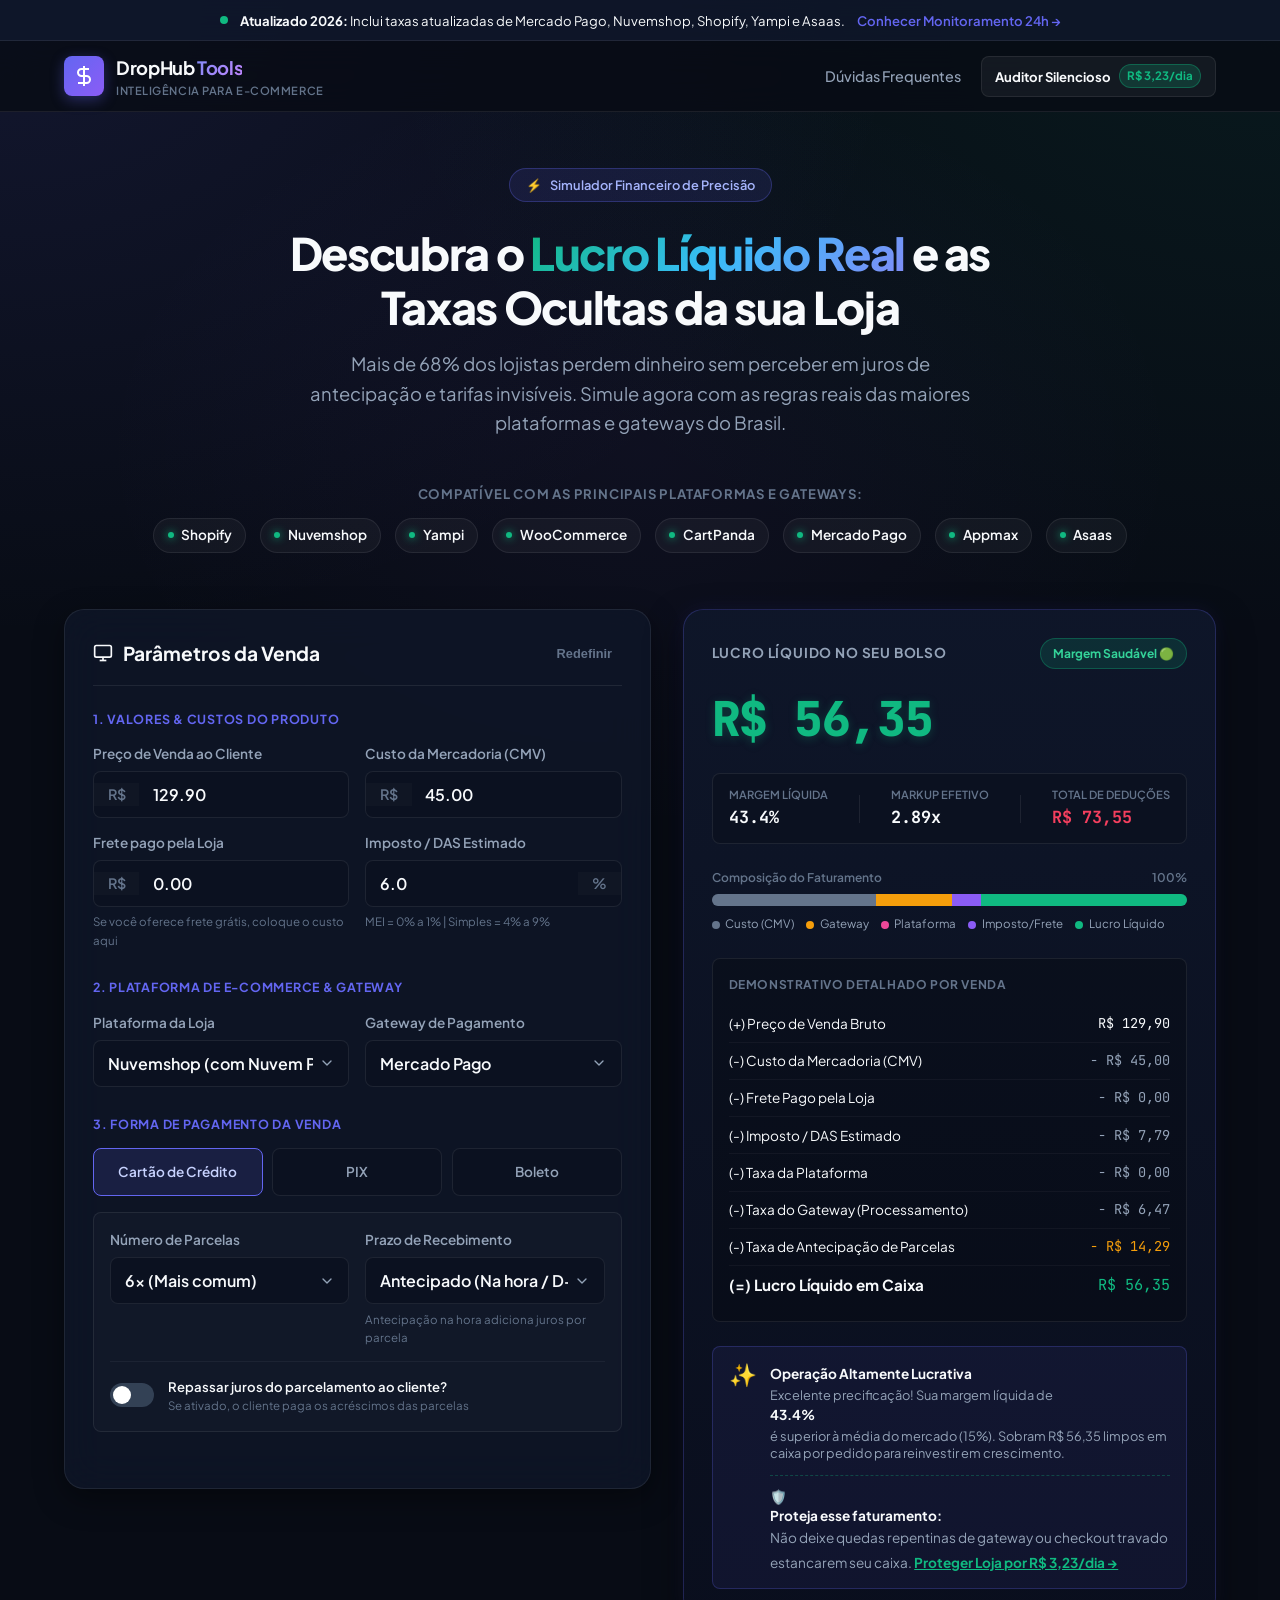
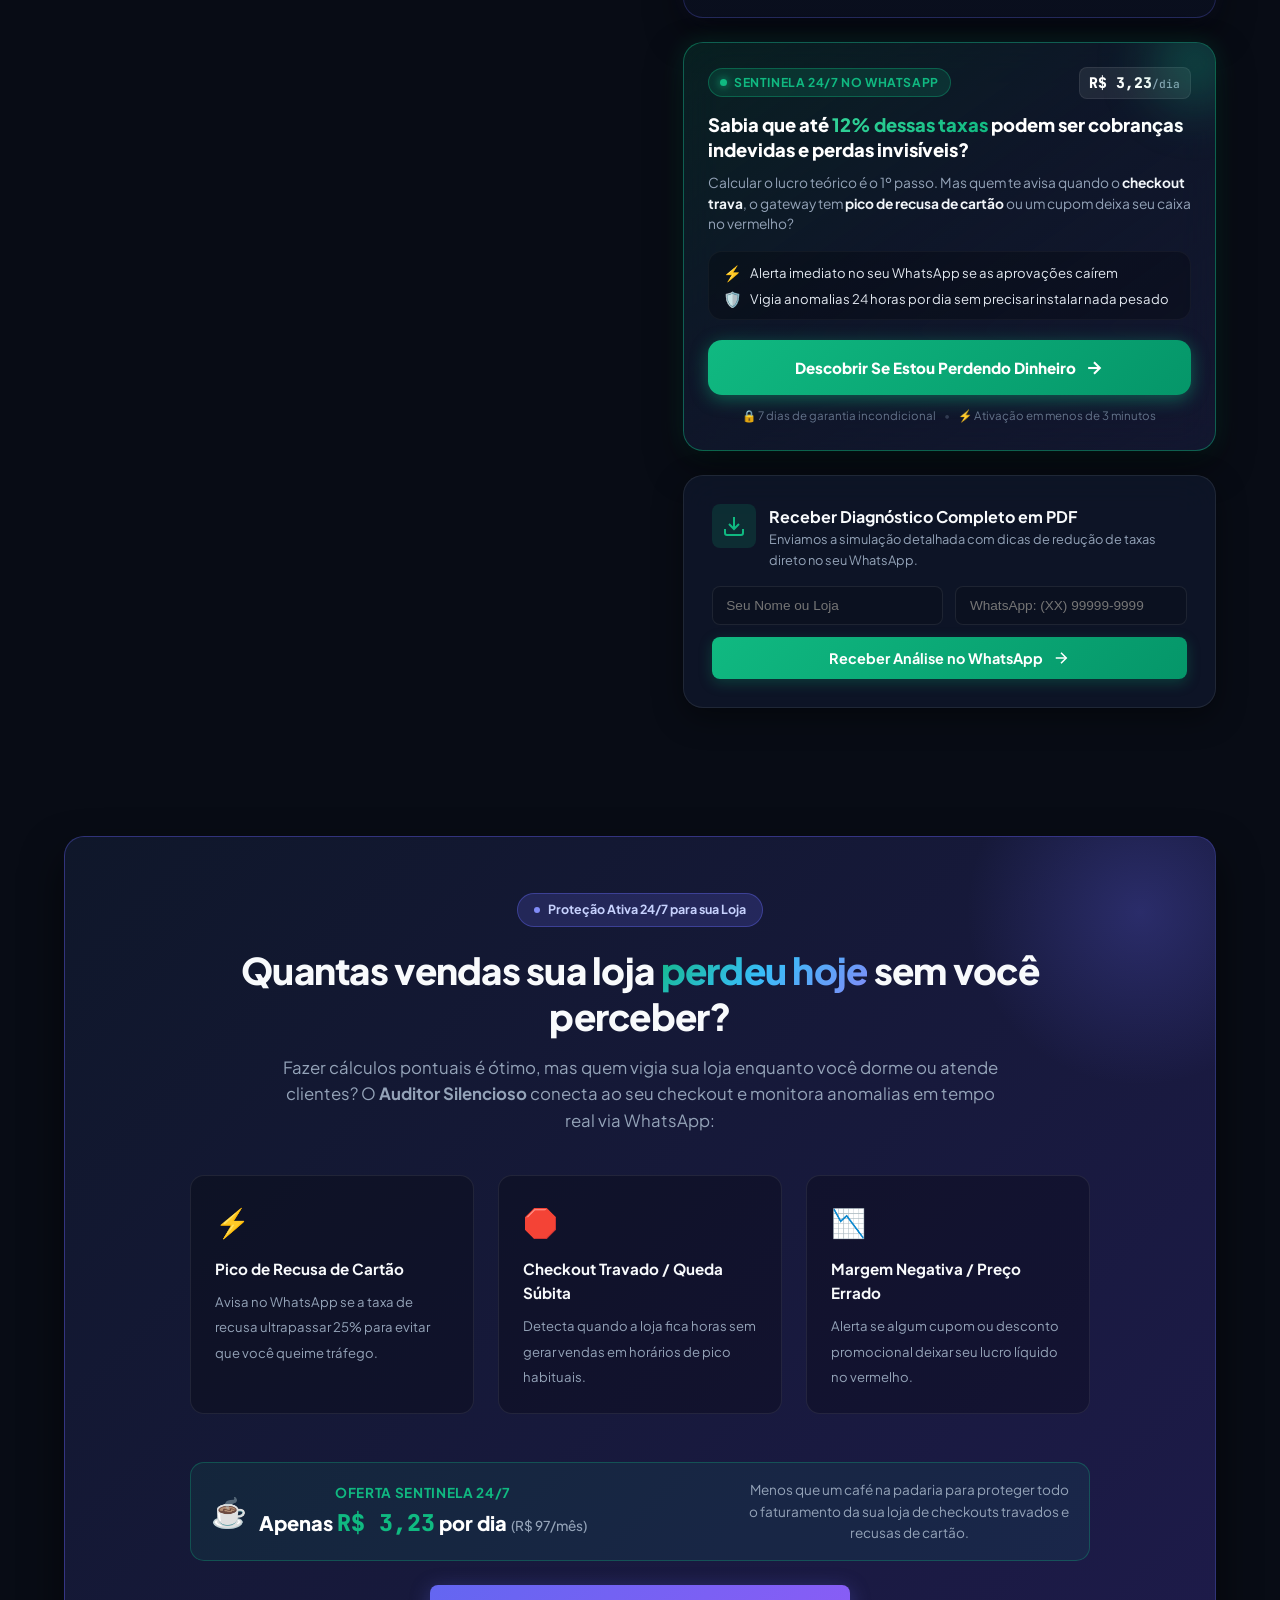
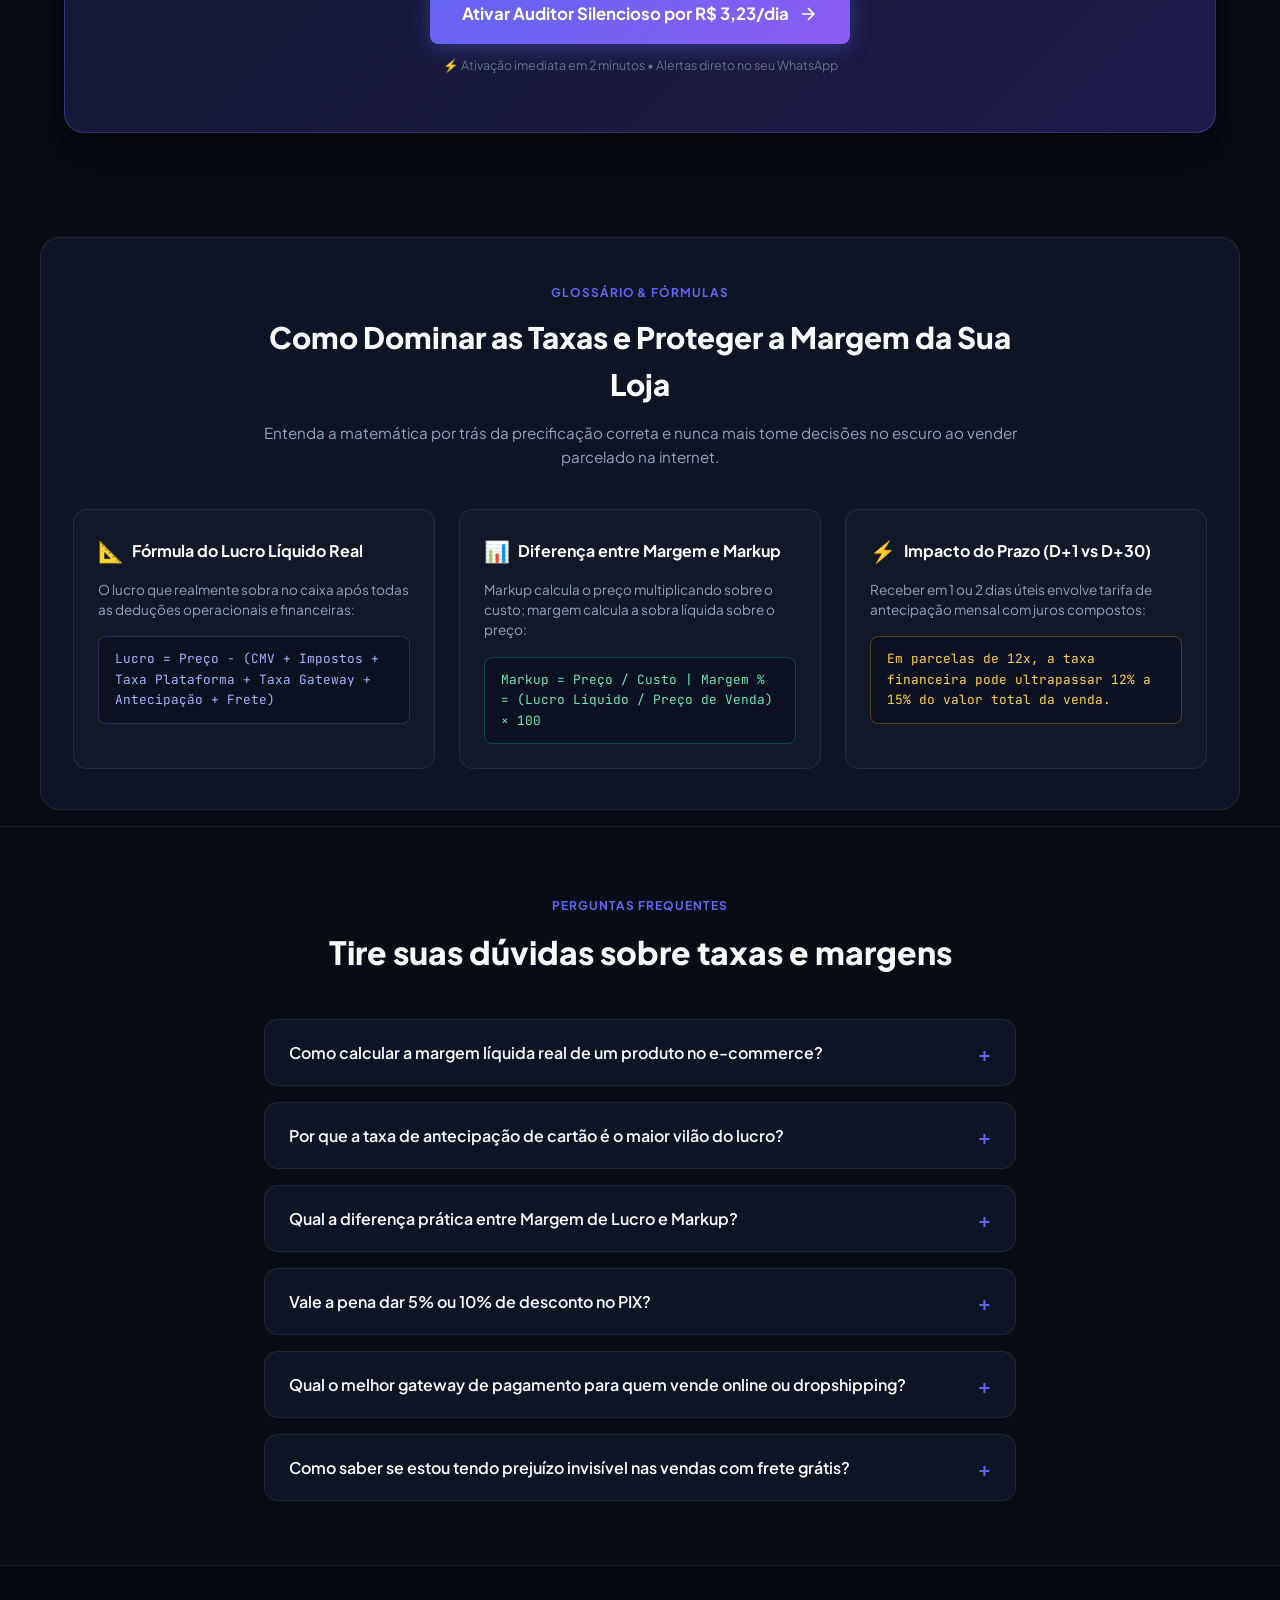
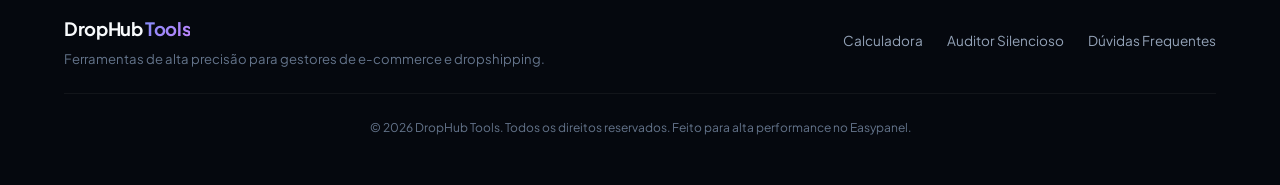
==== index.html @ 80610947 "feat: adicionar banner de alta conversao do Auditor Silencioso no topo do resultado" ====
<!DOCTYPE html>
<html lang="pt-BR">
<head>
  <meta charset="UTF-8">
  <meta name="viewport" content="width=device-width, initial-scale=1.0">
  <title>Calculadora de Taxas e Lucro Real para E-commerce [2026] | Simule Margem e Gateways</title>
  
  <!-- Google tag (gtag.js) - Google Analytics 4 -->
  <script async src="https://www.googletagmanager.com/gtag/js?id=G-RHNFNPCZ0M"></script>
  <script>
    window.dataLayer = window.dataLayer || [];
    function gtag(){dataLayer.push(arguments);}
    gtag('js', new Date());

    gtag('config', 'G-RHNFNPCZ0M');
  </script>

  <!-- Google Search Console Verification -->
  <meta name="google-site-verification" content="As9i-SUUAczBejpxFo6v6ZCIyw4HGQlBgKbOpw79XMA" />
  
  <!-- SEO Meta Tags -->
  <meta name="description" content="Simule taxas de gateways (Mercado Pago, Appmax, Asaas) e plataformas (Nuvemshop, Shopify, Yampi). Calcule o lucro líquido real e antecipação sem cadastro. 100% gratuito!">
  <meta name="keywords" content="calculadora taxa mercado pago, simulador margem ecommerce, taxa nuvemshop, taxa shopify, calcular lucro dropshipping, taxas de antecipacao cartao, markup ecommerce">
  <meta name="robots" content="index, follow">
  <link rel="canonical" href="https://calculadoradoecommerce.com.br/">

  <!-- Open Graph / Redes Sociais / WhatsApp -->
  <meta property="og:type" content="website">
  <meta property="og:url" content="https://calculadoradoecommerce.com.br/">
  <meta property="og:title" content="Calculadora de Taxas e Lucro Líquido Real para E-commerce [2026]">
  <meta property="og:description" content="Você sabe quanto realmente sobra no seu bolso por venda? Simule taxas ocultas, antecipação e descubra sua margem real agora.">
  <meta property="og:image" content="https://images.unsplash.com/photo-1551288049-bebda4e38f71?auto=format&fit=crop&w=1200&h=630&q=80">

  <!-- Twitter Cards -->
  <meta name="twitter:card" content="summary_large_image">
  <meta name="twitter:title" content="Calculadora de Taxas & Lucro Real para Lojas Virtuais [2026]">
  <meta name="twitter:description" content="Simule taxas de gateways, antecipação de cartão e margem líquida com precisão em segundos. Grátis!">

  <!-- Google Fonts -->
  <link rel="preconnect" href="https://fonts.googleapis.com">
  <link rel="preconnect" href="https://fonts.gstatic.com" crossorigin>
  <link href="https://fonts.googleapis.com/css2?family=JetBrains+Mono:wght@400;500;600;700&family=Plus+Jakarta+Sans:wght@300;400;500;600;700;800&display=swap" rel="stylesheet">
  
  <!-- CSS com Cache-Busting -->
  <link rel="stylesheet" href="style.css?v=20260930">

  <!-- Schema.org Markup para Google Rich Snippets e FAQ -->
  <script type="application/ld+json">
  {
    "@context": "https://schema.org",
    "@graph": [
      {
        "@type": "SoftwareApplication",
        "name": "Simulador de Lucro Líquido & Taxas de E-commerce",
        "operatingSystem": "All",
        "applicationCategory": "BusinessApplication",
        "offers": {
          "@type": "Offer",
          "price": "0",
          "priceCurrency": "BRL"
        },
        "aggregateRating": {
          "@type": "AggregateRating",
          "ratingValue": "4.9",
          "ratingCount": "142",
          "bestRating": "5",
          "worstRating": "1"
        },
        "description": "Calculadora gratuita de margem líquida, taxas de gateways de pagamento e antecipação para lojas virtuais e dropshipping."
      },
      {
        "@type": "FAQPage",
        "mainEntity": [
          {
            "@type": "Question",
            "name": "Como calcular a margem de lucro líquida de um produto?",
            "acceptedAnswer": {
              "@type": "Answer",
              "text": "A margem líquida é calculada subtraindo do preço de venda todos os custos operacionais (custo da mercadoria, frete pago pela loja, impostos, taxa da plataforma e taxa de processamento/antecipação do cartão), dividindo esse lucro pelo preço de venda e multiplicando por 100."
            }
          },
          {
            "@type": "Question",
            "name": "Por que a taxa de antecipação de cartão é o maior vilão do lucro?",
            "acceptedAnswer": {
              "@type": "Answer",
              "text": "Quando você vende parcelado em 3x, 6x ou 12x, o dinheiro normalmente cairia mês a mês. Para receber em 1 ou 2 dias, os gateways cobram uma taxa de antecipação que pode consumir de 2% a 15% do valor total da venda, diminuindo drasticamente a margem de quem não repassa esse custo."
            }
          },
          {
            "@type": "Question",
            "name": "Qual a diferença entre margem de lucro e markup?",
            "acceptedAnswer": {
              "@type": "Answer",
              "text": "A margem de lucro representa a porcentagem do preço final de venda que fica como lucro líquido. O markup é o multiplicador ou porcentagem aplicada sobre o custo do produto para atingir o preço de venda desejado."
            }
          },
          {
            "@type": "Question",
            "name": "Vale a pena dar 5% ou 10% de desconto no PIX?",
            "acceptedAnswer": {
              "@type": "Answer",
              "text": "Sim! Como a taxa do PIX na maioria dos gateways é fixa (cerca de R$ 0,99 a 0,99%) e você não paga taxa de antecipação, muitas vezes dar 5% de desconto no PIX dá mais lucro líquido no bolso do que vender parcelado em 6x sem juros no cartão."
            }
          },
          {
            "@type": "Question",
            "name": "Qual o melhor gateway de pagamento para quem vende online ou dropshipping?",
            "acceptedAnswer": {
              "@type": "Answer",
              "text": "Depende do modelo de negócio: Mercado Pago e Asaas oferecem excelente liquidez e taxas de PIX atrativas, enquanto Appmax é reconhecida por alta taxa de aprovação no cartão e antifraude nativo. O simulador permite comparar a retenção de cada um sobre o seu ticket médio."
            }
          },
          {
            "@type": "Question",
            "name": "Como saber se estou tendo prejuízo invisível nas vendas com frete grátis?",
            "acceptedAnswer": {
              "@type": "Answer",
              "text": "O frete grátis deve ser considerado custo direto. Se o preço do item é R$ 120 e o frete custa R$ 25, somado a taxas e impostos, a margem real pode ser negativa ou insuficiente para cobrir o tráfego pago."
            }
          }
        ]
      }
    ]
  }
  </script>
</head>
<body>

  <!-- Top Announcement Bar -->
  <aside class="announcement-bar">
    <div class="container announcement-content">
      <span class="badge-pulse"></span>
      <span><strong>Atualizado 2026:</strong> Inclui taxas atualizadas de Mercado Pago, Nuvemshop, Shopify, Yampi e Asaas.</span>
      <a href="auditor.html" class="announcement-link">Conhecer Monitoramento 24h &rarr;</a>
    </div>
  </aside>

  <!-- Header -->
  <header class="main-header">
    <div class="container header-content">
      <div class="brand">
        <div class="brand-icon">
          <svg width="24" height="24" viewBox="0 0 24 24" fill="none" stroke="currentColor" stroke-width="2">
            <path d="M12 2v20M17 5H9.5a3.5 3.5 0 0 0 0 7h5a3.5 3.5 0 0 1 0 7H6"/>
          </svg>
        </div>
        <div class="brand-text">
          <span class="brand-title">DropHub <span class="highlight">Tools</span></span>
          <span class="brand-sub">Inteligência para E-commerce</span>
        </div>
      </div>

      <nav class="header-nav">
        <a href="#faq" class="nav-link">Dúvidas Frequentes</a>
        <a href="auditor.html#checkout-area" class="btn btn-secondary-sm" style="display:inline-flex; align-items:center; gap:0.5rem;">
          <span>Auditor Silencioso</span>
          <span style="font-size:0.72rem; background:rgba(16, 185, 129, 0.2); color:#10B981; padding:2px 7px; border-radius:999px; font-weight:700; border:1px solid rgba(16, 185, 129, 0.35);">R$ 3,23/dia</span>
        </a>
        <button id="btn-config-webhook" class="btn-icon" title="Configurar Webhook do n8n" aria-label="Configurações" style="display: none;">
          <svg width="18" height="18" viewBox="0 0 24 24" fill="none" stroke="currentColor" stroke-width="2">
            <circle cx="12" cy="12" r="3"></circle>
            <path d="M19.4 15a1.65 1.65 0 0 0 .33 1.82l.06.06a2 2 0 0 1 0 2.83 2 2 0 0 1-2.83 0l-.06-.06a1.65 1.65 0 0 0-1.82-.33 1.65 1.65 0 0 0-1 1.51V21a2 2 0 0 1-2 2 2 2 0 0 1-2-2v-.09A1.65 1.65 0 0 0 9 19.4a1.65 1.65 0 0 0-1.82.33l-.06.06a2 2 0 0 1-2.83 0 2 2 0 0 1 0-2.83l.06-.06a1.65 1.65 0 0 0 .33-1.82 1.65 1.65 0 0 0-1.51-1H3a2 2 0 0 1-2-2 2 2 0 0 1 2-2h.09A1.65 1.65 0 0 0 4.6 9a1.65 1.65 0 0 0-.33-1.82l-.06-.06a2 2 0 0 1 0-2.83 2 2 0 0 1 2.83 0l.06.06a1.65 1.65 0 0 0 1.82.33H9a1.65 1.65 0 0 0 1-1.51V3a2 2 0 0 1 2-2 2 2 0 0 1 2 2v.09a1.65 1.65 0 0 0 1 1.51 1.65 1.65 0 0 0 1.82-.33l.06-.06a2 2 0 0 1 2.83 0 2 2 0 0 1 0 2.83l-.06.06a1.65 1.65 0 0 0-.33 1.82V9a1.65 1.65 0 0 0 1.51 1H21a2 2 0 0 1 2 2 2 2 0 0 1-2 2h-.09a1.65 1.65 0 0 0-1.51 1z"></path>
          </svg>
        </button>
      </nav>
    </div>
  </header>

  <!-- Hero Section -->
  <main>
    <section class="hero-section">
      <div class="container hero-container">
        <div class="hero-tag">
          <span class="tag-icon">⚡</span>
          <span>Simulador Financeiro de Precisão</span>
        </div>
        <h1 class="hero-title">
          Descubra o <span class="gradient-text">Lucro Líquido Real</span> e as Taxas Ocultas da sua Loja
        </h1>
        <p class="hero-description">
          Mais de 68% dos lojistas perdem dinheiro sem perceber em juros de antecipação e tarifas invisíveis. 
          Simule agora com as regras reais das maiores plataformas e gateways do Brasil.
        </p>
      </div>
    </section>

    <!-- Trust Strip / Ecossistema Compatível -->
    <section class="trust-strip">
      <div class="container trust-container">
        <span class="trust-label">Compatível com as principais plataformas e gateways:</span>
        <div class="trust-badges">
          <span class="trust-badge"><span class="badge-dot-green"></span> Shopify</span>
          <span class="trust-badge"><span class="badge-dot-green"></span> Nuvemshop</span>
          <span class="trust-badge"><span class="badge-dot-green"></span> Yampi</span>
          <span class="trust-badge"><span class="badge-dot-green"></span> WooCommerce</span>
          <span class="trust-badge"><span class="badge-dot-green"></span> CartPanda</span>
          <span class="trust-badge"><span class="badge-dot-green"></span> Mercado Pago</span>
          <span class="trust-badge"><span class="badge-dot-green"></span> Appmax</span>
          <span class="trust-badge"><span class="badge-dot-green"></span> Asaas</span>
        </div>
      </div>
    </section>

    <!-- Main Calculator App Section -->
    <section class="calculator-section" id="simulador">
      <div class="container app-grid">

        <!-- Form Column (Left) -->
        <div class="card form-card">
          <div class="card-header">
            <h2 class="card-title">
              <svg width="20" height="20" viewBox="0 0 24 24" fill="none" stroke="currentColor" stroke-width="2">
                <rect x="2" y="3" width="20" height="14" rx="2" ry="2"></rect>
                <line x1="8" y1="21" x2="16" y2="21"></line>
                <line x1="12" y1="17" x2="12" y2="21"></line>
              </svg>
              Parâmetros da Venda
            </h2>
            <button id="btn-reset-form" class="btn-ghost-sm" title="Restaurar padrão">Redefinir</button>
          </div>

          <form id="calc-form" onsubmit="return false;">
            
            <!-- Grupo 1: Valores do Produto -->
            <div class="form-group-section">
              <span class="group-title">1. Valores & Custos do Produto</span>
              
              <div class="input-grid-2">
                <div class="input-field">
                  <label for="price">Preço de Venda ao Cliente</label>
                  <div class="input-prefix-wrapper">
                    <span class="prefix">R$</span>
                    <input type="number" id="price" value="129.90" step="0.01" min="1" required>
                  </div>
                </div>

                <div class="input-field">
                  <label for="cost">Custo da Mercadoria (CMV)</label>
                  <div class="input-prefix-wrapper">
                    <span class="prefix">R$</span>
                    <input type="number" id="cost" value="45.00" step="0.01" min="0" required>
                  </div>
                </div>
              </div>

              <div class="input-grid-2">
                <div class="input-field">
                  <label for="shipping">Frete pago pela Loja</label>
                  <div class="input-prefix-wrapper">
                    <span class="prefix">R$</span>
                    <input type="number" id="shipping" value="0.00" step="0.01" min="0">
                  </div>
                  <small class="field-hint">Se você oferece frete grátis, coloque o custo aqui</small>
                </div>

                <div class="input-field">
                  <label for="taxRate">Imposto / DAS Estimado</label>
                  <div class="input-suffix-wrapper">
                    <input type="number" id="taxRate" value="6.0" step="0.1" min="0" max="40">
                    <span class="suffix">%</span>
                  </div>
                  <small class="field-hint">MEI = 0% a 1% | Simples = 4% a 9%</small>
                </div>
              </div>
            </div>

            <!-- Grupo 2: Plataforma & Gateway -->
            <div class="form-group-section">
              <span class="group-title">2. Plataforma de E-commerce & Gateway</span>

              <div class="input-grid-2">
                <div class="input-field">
                  <label for="platform">Plataforma da Loja</label>
                  <select id="platform">
                    <option value="nuvemshop_nuvempago" selected>Nuvemshop (com Nuvem Pago - 0%)</option>
                    <option value="nuvemshop_outros">Nuvemshop (outro gateway - 2.0%)</option>
                    <option value="shopify_basic">Shopify Basic (2.0% taxa ext.)</option>
                    <option value="shopify_plan">Shopify Padrão (1.0% taxa ext.)</option>
                    <option value="yampi">Yampi (2.5% no plano básico)</option>
                    <option value="woocommerce">WooCommerce / Loja Própria (0.0%)</option>
                    <option value="cartpanda">CartPanda (2.0%)</option>
                  </select>
                </div>

                <div class="input-field">
                  <label for="gateway">Gateway de Pagamento</label>
                  <select id="gateway">
                    <option value="mercadopago" selected>Mercado Pago</option>
                    <option value="appmax">Appmax</option>
                    <option value="asaas">Asaas</option>
                    <option value="pagarme">Pagar.me / Stone</option>
                    <option value="pagbank">PagBank (PagSeguro)</option>
                    <option value="stripe">Stripe Brasil</option>
                  </select>
                </div>
              </div>
            </div>

            <!-- Grupo 3: Meio de Pagamento e Parcelas -->
            <div class="form-group-section">
              <span class="group-title">3. Forma de Pagamento da Venda</span>

              <div class="payment-method-selector">
                <label class="radio-card active" data-method="credit">
                  <input type="radio" name="paymentMethod" value="credit" checked>
                  <span class="radio-label">Cartão de Crédito</span>
                </label>
                <label class="radio-card" data-method="pix">
                  <input type="radio" name="paymentMethod" value="pix">
                  <span class="radio-label">PIX</span>
                </label>
                <label class="radio-card" data-method="boleto">
                  <input type="radio" name="paymentMethod" value="boleto">
                  <span class="radio-label">Boleto</span>
                </label>
              </div>

              <!-- Opções específicas de Cartão -->
              <div id="credit-options-container" class="conditional-options">
                <div class="input-grid-2">
                  <div class="input-field">
                    <label for="installments">Número de Parcelas</label>
                    <select id="installments">
                      <option value="1">1x (À vista no cartão)</option>
                      <option value="2">2x</option>
                      <option value="3">3x</option>
                      <option value="4">4x</option>
                      <option value="5">5x</option>
                      <option value="6" selected>6x (Mais comum)</option>
                      <option value="10">10x</option>
                      <option value="12">12x</option>
                    </select>
                  </div>

                  <div class="input-field">
                    <label for="anticipation">Prazo de Recebimento</label>
                    <select id="anticipation">
                      <option value="instant" selected>Antecipado (Na hora / D+1 / D+2)</option>
                      <option value="flow">No Fluxo (Receber mês a mês D+30)</option>
                    </select>
                    <small class="field-hint">Antecipação na hora adiciona juros por parcela</small>
                  </div>
                </div>

                <div class="toggle-field">
                  <label class="switch">
                    <input type="checkbox" id="passFees">
                    <span class="slider round"></span>
                  </label>
                  <div class="toggle-text">
                    <span class="toggle-title">Repassar juros do parcelamento ao cliente?</span>
                    <span class="toggle-sub">Se ativado, o cliente paga os acréscimos das parcelas</span>
                  </div>
                </div>
              </div>

            </div>

          </form>
        </div>

        <!-- Result Column (Right) -->
        <div class="result-column">
          
          <!-- Card de Lucro Principal -->
          <div class="card result-card" id="result-box">
            <div class="result-header">
              <span class="result-label">Lucro Líquido no seu Bolso</span>
              <span class="badge-status badge-healthy" id="badge-status">Margem Saudável</span>
            </div>

            <div class="result-highlight">
              <div class="big-profit" id="val-net-profit">R$ 0,00</div>
              <div class="profit-submetrics">
                <div class="submetric">
                  <span class="sub-label">Margem Líquida</span>
                  <span class="sub-value" id="val-net-margin">0.0%</span>
                </div>
                <div class="submetric-divider"></div>
                <div class="submetric">
                  <span class="sub-label">Markup Efetivo</span>
                  <span class="sub-value" id="val-markup">0.0x</span>
                </div>
                <div class="submetric-divider"></div>
                <div class="submetric">
                  <span class="sub-label">Total de Deduções</span>
                  <span class="sub-value text-danger" id="val-total-fees">R$ 0,00</span>
                </div>
              </div>
            </div>

            <!-- Visual Breakdown Bar -->
            <div class="breakdown-wrapper">
              <div class="breakdown-labels">
                <span>Composição do Faturamento</span>
                <span id="breakdown-total-label">100%</span>
              </div>
              <div class="breakdown-bar">
                <div class="bar-segment seg-cost" id="bar-cost" style="width: 35%;" title="Custo do Produto"></div>
                <div class="bar-segment seg-gateway" id="bar-gateway" style="width: 15%;" title="Taxas Gateway e Antecipação"></div>
                <div class="bar-segment seg-platform" id="bar-platform" style="width: 5%;" title="Taxa Plataforma"></div>
                <div class="bar-segment seg-tax" id="bar-tax" style="width: 6%;" title="Imposto e Frete"></div>
                <div class="bar-segment seg-profit" id="bar-profit" style="width: 39%;" title="Lucro Líquido"></div>
              </div>
              <div class="breakdown-legend">
                <span class="legend-item"><i class="dot dot-cost"></i> Custo (CMV)</span>
                <span class="legend-item"><i class="dot dot-gateway"></i> Gateway</span>
                <span class="legend-item"><i class="dot dot-platform"></i> Plataforma</span>
                <span class="legend-item"><i class="dot dot-tax"></i> Imposto/Frete</span>
                <span class="legend-item"><i class="dot dot-profit"></i> Lucro Líquido</span>
              </div>
            </div>

            <!-- DRE Detalhado do Pedido -->
            <div class="dre-table-container">
              <span class="dre-title">Demonstrativo Detalhado por Venda</span>
              <table class="dre-table">
                <tbody>
                  <tr>
                    <td>(+) Preço de Venda Bruto</td>
                    <td class="text-right" id="dre-price">R$ 0,00</td>
                  </tr>
                  <tr>
                    <td>(-) Custo da Mercadoria (CMV)</td>
                    <td class="text-right text-muted" id="dre-cost">- R$ 0,00</td>
                  </tr>
                  <tr id="dre-row-shipping">
                    <td>(-) Frete Pago pela Loja</td>
                    <td class="text-right text-muted" id="dre-shipping">- R$ 0,00</td>
                  </tr>
                  <tr>
                    <td>(-) Imposto / DAS Estimado</td>
                    <td class="text-right text-muted" id="dre-tax">- R$ 0,00</td>
                  </tr>
                  <tr>
                    <td>(-) Taxa da Plataforma</td>
                    <td class="text-right text-muted" id="dre-platform">- R$ 0,00</td>
                  </tr>
                  <tr>
                    <td>(-) Taxa do Gateway (Processamento)</td>
                    <td class="text-right text-muted" id="dre-gateway-mdr">- R$ 0,00</td>
                  </tr>
                  <tr id="dre-row-anticipation">
                    <td>(-) Taxa de Antecipação de Parcelas</td>
                    <td class="text-right text-warning" id="dre-anticipation">- R$ 0,00</td>
                  </tr>
                  <tr class="dre-row-total">
                    <td><strong>(=) Lucro Líquido em Caixa</strong></td>
                    <td class="text-right text-success" id="dre-final-profit"><strong>R$ 0,00</strong></td>
                  </tr>
                </tbody>
              </table>
            </div>

            <!-- Alerta & Diagnóstico com IA/Algoritmo -->
            <div class="diagnostic-box" id="diagnostic-box">
              <div class="diag-icon" id="diag-icon">💡</div>
              <div class="diag-text">
                <strong id="diag-title">Diagnóstico Financeiro</strong>
                <p id="diag-desc">Carregando análise...</p>
              </div>
            </div>

          </div>

          <!-- Banner de Alta Conversão: Auditor Silencioso -->
          <div class="card auditor-banner-card" id="banner-auditor-silencioso">
            <div class="auditor-banner-glow"></div>
            
            <div class="auditor-banner-top">
              <span class="auditor-badge-pill">
                <span class="pulse-dot"></span>
                Sentinela 24/7 no WhatsApp
              </span>
              <span class="auditor-price-tag">
                R$ 3,23<small>/dia</small>
              </span>
            </div>

            <h3 class="auditor-banner-title">
              Sabia que até <span class="gradient-emerald">12% dessas taxas</span> podem ser cobranças indevidas e perdas invisíveis?
            </h3>

            <p class="auditor-banner-text">
              Calcular o lucro teórico é o 1º passo. Mas quem te avisa quando o <strong>checkout trava</strong>, o gateway tem <strong>pico de recusa de cartão</strong> ou um cupom deixa seu caixa no vermelho?
            </p>

            <div class="auditor-banner-perks">
              <div class="perk-item">
                <span class="perk-icon">⚡</span>
                <span>Alerta imediato no seu WhatsApp se as aprovações caírem</span>
              </div>
              <div class="perk-item">
                <span class="perk-icon">🛡️</span>
                <span>Vigia anomalias 24 horas por dia sem precisar instalar nada pesado</span>
              </div>
            </div>

            <a href="auditor.html#checkout-area" class="btn-auditor-banner" id="cta-banner-auditor">
              <span>Descobrir Se Estou Perdendo Dinheiro</span>
              <svg width="20" height="20" viewBox="0 0 24 24" fill="none" stroke="currentColor" stroke-width="2.5">
                <line x1="5" y1="12" x2="19" y2="12"></line>
                <polyline points="12 5 19 12 12 19"></polyline>
              </svg>
            </a>

            <div class="auditor-banner-trust">
              <span>🔒 7 dias de garantia incondicional</span>
              <span class="sep">•</span>
              <span>⚡ Ativação em menos de 3 minutos</span>
            </div>
          </div>

          <!-- Card de Conversão & Envio do Relatório no WhatsApp (Ponte para o n8n) -->
          <div class="card lead-card">
            <div class="lead-header">
              <div class="lead-icon">
                <svg width="24" height="24" viewBox="0 0 24 24" fill="none" stroke="currentColor" stroke-width="2">
                  <path d="M21 15v4a2 2 0 0 1-2 2H5a2 2 0 0 1-2-2v-4"></path>
                  <polyline points="7 10 12 15 17 10"></polyline>
                  <line x1="12" y1="15" x2="12" y2="3"></line>
                </svg>
              </div>
              <div>
                <h3 class="lead-title">Receber Diagnóstico Completo em PDF</h3>
                <p class="lead-subtitle">Enviamos a simulação detalhada com dicas de redução de taxas direto no seu WhatsApp.</p>
              </div>
            </div>

            <form id="lead-form" class="lead-form">
              <div class="lead-inputs">
                <input type="text" id="lead-name" placeholder="Seu Nome ou Loja" required>
                <input type="tel" id="lead-whatsapp" placeholder="WhatsApp: (XX) 99999-9999" required>
              </div>
              <button type="submit" class="btn btn-primary" id="btn-submit-lead">
                <span>Receber Análise no WhatsApp</span>
                <svg width="18" height="18" viewBox="0 0 24 24" fill="none" stroke="currentColor" stroke-width="2">
                  <line x1="5" y1="12" x2="19" y2="12"></line>
                  <polyline points="12 5 19 12 12 19"></polyline>
                </svg>
              </button>
            </form>
            <div id="lead-feedback" class="lead-feedback hidden"></div>
          </div>

        </div>

      </div>
    </section>

    <!-- Seção de Transição: Apresentação do Auditor Silencioso (Ideia 3) -->
    <section class="auditor-section" id="auditor-section">
      <div class="container">
        <div class="auditor-card">
          <div class="auditor-glow"></div>
          <div class="auditor-content">
            <div class="auditor-badge">
              <span class="badge-dot"></span>
              <span>Proteção Ativa 24/7 para sua Loja</span>
            </div>
            <h2 class="auditor-title">
              Quantas vendas sua loja <span class="gradient-text">perdeu hoje</span> sem você perceber?
            </h2>
            <p class="auditor-text">
              Fazer cálculos pontuais é ótimo, mas quem vigia sua loja enquanto você dorme ou atende clientes? 
              O <strong>Auditor Silencioso</strong> conecta ao seu checkout e monitora anomalias em tempo real via WhatsApp:
            </p>

            <div class="auditor-features-grid">
              <div class="auditor-feature">
                <div class="feat-icon">⚡</div>
                <div class="feat-text">
                  <strong>Pico de Recusa de Cartão</strong>
                  <span>Avisa no WhatsApp se a taxa de recusa ultrapassar 25% para evitar que você queime tráfego.</span>
                </div>
              </div>

              <div class="auditor-feature">
                <div class="feat-icon">🛑</div>
                <div class="feat-text">
                  <strong>Checkout Travado / Queda Súbita</strong>
                  <span>Detecta quando a loja fica horas sem gerar vendas em horários de pico habituais.</span>
                </div>
              </div>

              <div class="auditor-feature">
                <div class="feat-icon">📉</div>
                <div class="feat-text">
                  <strong>Margem Negativa / Preço Errado</strong>
                  <span>Alerta se algum cupom ou desconto promocional deixar seu lucro líquido no vermelho.</span>
                </div>
              </div>
            </div>

            <!-- Destaque de Preço Imperdível -->
            <div style="margin: 1.5rem 0; padding: 1rem 1.25rem; background: rgba(16, 185, 129, 0.08); border: 1px solid rgba(16, 185, 129, 0.3); border-radius: var(--radius-md); display: flex; flex-wrap: wrap; align-items: center; justify-content: space-between; gap: 1rem;">
              <div style="display: flex; align-items: center; gap: 0.75rem;">
                <span style="font-size: 1.8rem;">☕</span>
                <div>
                  <div style="font-size: 0.85rem; color: #10B981; font-weight: 700; text-transform: uppercase; letter-spacing: 0.05em;">Oferta Sentinela 24/7</div>
                  <div style="font-size: 1.25rem; font-weight: 800; color: #FFFFFF;">
                    Apenas <span style="color: #10B981; font-family: var(--font-mono); font-size: 1.45rem;">R$ 3,23</span> por dia
                    <span style="font-size: 0.85rem; font-weight: 500; color: var(--text-muted);">(R$ 97/mês)</span>
                  </div>
                </div>
              </div>
              <div style="font-size: 0.85rem; color: var(--text-muted); max-width: 320px;">
                Menos que um café na padaria para proteger todo o faturamento da sua loja de checkouts travados e recusas de cartão.
              </div>
            </div>

            <div class="auditor-cta-box">
              <a href="auditor.html#checkout-area" class="btn btn-glow">
                <span>Ativar Auditor Silencioso por R$ 3,23/dia</span>
                <svg width="20" height="20" viewBox="0 0 24 24" fill="none" stroke="currentColor" stroke-width="2">
                  <path d="M5 12h14M12 5l7 7-7 7"/>
                </svg>
              </a>
              <span class="auditor-note">⚡ Ativação imediata em 2 minutos • Alertas direto no seu WhatsApp</span>
            </div>

          </div>
        </div>
      </div>
    </section>

    <!-- Guia Rápido de Fórmulas & Gestão Financeira para E-commerce (SEO Conteúdo Rico) -->
    <section class="container" style="padding: 2.5rem 0 1rem;" id="guia-financeiro">
      <div style="background: var(--bg-card); border: 1px solid var(--border-subtle); border-radius: var(--radius-lg); padding: 2.5rem 2rem;">
        <div style="text-align: center; max-width: 760px; margin: 0 auto 2.5rem;">
          <span class="section-badge">Glossário & Fórmulas</span>
          <h2 style="font-size: 1.85rem; font-weight: 800; color: var(--text-main); margin-bottom: 0.75rem;">
            Como Dominar as Taxas e Proteger a Margem da Sua Loja
          </h2>
          <p style="color: var(--text-muted); font-size: 0.95rem; line-height: 1.6;">
            Entenda a matemática por trás da precificação correta e nunca mais tome decisões no escuro ao vender parcelado na internet.
          </p>
        </div>

        <div style="display: grid; grid-template-columns: repeat(auto-fit, minmax(280px, 1fr)); gap: 1.5rem;">
          
          <div style="background: rgba(255, 255, 255, 0.02); border: 1px solid var(--border-subtle); border-radius: var(--radius-md); padding: 1.5rem;">
            <div style="display: flex; align-items: center; gap: 0.5rem; margin-bottom: 0.75rem;">
              <span style="font-size: 1.3rem;">📐</span>
              <strong style="font-size: 1rem; color: #FFFFFF;">Fórmula do Lucro Líquido Real</strong>
            </div>
            <p style="font-size: 0.85rem; color: var(--text-muted); line-height: 1.5; margin-bottom: 1rem;">
              O lucro que realmente sobra no caixa após todas as deduções operacionais e financeiras:
            </p>
            <div style="background: #0B1120; border: 1px solid rgba(99, 102, 241, 0.3); border-radius: var(--radius-sm); padding: 0.75rem 1rem; font-family: var(--font-mono); font-size: 0.8rem; color: #A5B4FC;">
              Lucro = Preço - (CMV + Impostos + Taxa Plataforma + Taxa Gateway + Antecipação + Frete)
            </div>
          </div>

          <div style="background: rgba(255, 255, 255, 0.02); border: 1px solid var(--border-subtle); border-radius: var(--radius-md); padding: 1.5rem;">
            <div style="display: flex; align-items: center; gap: 0.5rem; margin-bottom: 0.75rem;">
              <span style="font-size: 1.3rem;">📊</span>
              <strong style="font-size: 1rem; color: #FFFFFF;">Diferença entre Margem e Markup</strong>
            </div>
            <p style="font-size: 0.85rem; color: var(--text-muted); line-height: 1.5; margin-bottom: 1rem;">
              Markup calcula o preço multiplicando sobre o custo; margem calcula a sobra líquida sobre o preço:
            </p>
            <div style="background: #0B1120; border: 1px solid rgba(16, 185, 129, 0.3); border-radius: var(--radius-sm); padding: 0.75rem 1rem; font-family: var(--font-mono); font-size: 0.8rem; color: #6EE7B7;">
              Markup = Preço / Custo | Margem % = (Lucro Líquido / Preço de Venda) × 100
            </div>
          </div>

          <div style="background: rgba(255, 255, 255, 0.02); border: 1px solid var(--border-subtle); border-radius: var(--radius-md); padding: 1.5rem;">
            <div style="display: flex; align-items: center; gap: 0.5rem; margin-bottom: 0.75rem;">
              <span style="font-size: 1.3rem;">⚡</span>
              <strong style="font-size: 1rem; color: #FFFFFF;">Impacto do Prazo (D+1 vs D+30)</strong>
            </div>
            <p style="font-size: 0.85rem; color: var(--text-muted); line-height: 1.5; margin-bottom: 1rem;">
              Receber em 1 ou 2 dias úteis envolve tarifa de antecipação mensal com juros compostos:
            </p>
            <div style="background: #0B1120; border: 1px solid rgba(245, 158, 11, 0.3); border-radius: var(--radius-sm); padding: 0.75rem 1rem; font-family: var(--font-mono); font-size: 0.8rem; color: #FCD34D;">
              Em parcelas de 12x, a taxa financeira pode ultrapassar 12% a 15% do valor total da venda.
            </div>
          </div>

        </div>
      </div>
    </section>

    <!-- FAQ Section (SEO Otimizado) -->
    <section class="faq-section" id="faq">
      <div class="container faq-container">
        <div class="section-badge">Perguntas Frequentes</div>
        <h2 class="section-title">Tire suas dúvidas sobre taxas e margens</h2>

        <div class="accordion">
          
          <div class="accordion-item">
            <button class="accordion-header">
              <span>Como calcular a margem líquida real de um produto no e-commerce?</span>
              <span class="acc-icon">+</span>
            </button>
            <div class="accordion-body">
              <p>A margem líquida real é calculada pegando o <strong>Preço de Venda</strong> e subtraindo <strong>todos os custos operacionais diretos</strong>: CMV (custo da mercadoria), frete subsidiado, alíquota de impostos (DAS/Simples), taxa da plataforma (ex: 2% da Nuvemshop ou Shopify) e todas as taxas do gateway (tarifa fixa + taxa MDR + taxa de antecipação do parcelamento). Divida o resultado pelo preço de venda e multiplique por 100 para ter a porcentagem exata.</p>
            </div>
          </div>

          <div class="accordion-item">
            <button class="accordion-header">
              <span>Por que a taxa de antecipação de cartão é o maior vilão do lucro?</span>
              <span class="acc-icon">+</span>
            </button>
            <div class="accordion-body">
              <p>Ao vender em 6x ou 12x com recebimento imediato (D+1 ou D+2), a maioria dos gateways aplica juros que variam de 2% a 15% sobre o valor total. Se você trabalha com margem bruta de 25% e o gateway consome 12% em taxas e antecipação, praticamente <strong>metade do seu lucro real desaparece</strong> na taxa financeira.</p>
            </div>
          </div>

          <div class="accordion-item">
            <button class="accordion-header">
              <span>Qual a diferença prática entre Margem de Lucro e Markup?</span>
              <span class="acc-icon">+</span>
            </button>
            <div class="accordion-body">
              <p><strong>Margem</strong> é a fatia do preço final que sobra para você (nunca pode passar de 100%). Já o <strong>Markup</strong> é o multiplicador aplicado sobre o custo para formar o preço de venda. Exemplo: um produto que custa R$ 50 vendido por R$ 100 tem um markup de 100% (2.0x), mas uma margem bruta de 50%.</p>
            </div>
          </div>

          <div class="accordion-item">
            <button class="accordion-header">
              <span>Vale a pena dar 5% ou 10% de desconto no PIX?</span>
              <span class="acc-icon">+</span>
            </button>
            <div class="accordion-body">
              <p>Sim! Como a taxa do PIX na maioria dos gateways é fixa (cerca de R$ 0,99 a 0,99%) e você não paga taxa de antecipação, muitas vezes dar 5% de desconto no PIX dá <strong>mais lucro líquido no bolso</strong> do que vender parcelado em 6x sem juros no cartão.</p>
            </div>
          </div>

          <div class="accordion-item">
            <button class="accordion-header">
              <span>Qual o melhor gateway de pagamento para quem vende online ou dropshipping?</span>
              <span class="acc-icon">+</span>
            </button>
            <div class="accordion-body">
              <p>Depende do seu modelo de negócio e prazo de recebimento. Gateways como <strong>Mercado Pago</strong> e <strong>Asaas</strong> são excelentes para taxas de PIX e liquidez rápida, enquanto soluções como <strong>Appmax</strong> possuem taxas competitivas para cartão de crédito com alto índice de aprovação e antifraude nativo. O ideal é usar nosso simulador acima para comparar quanto cada um retém sobre o seu ticket médio.</p>
            </div>
          </div>

          <div class="accordion-item">
            <button class="accordion-header">
              <span>Como saber se estou tendo prejuízo invisível nas vendas com frete grátis?</span>
              <span class="acc-icon">+</span>
            </button>
            <div class="accordion-body">
              <p>O frete grátis oferecido ao cliente precisa ser somado diretamente ao Custo de Mercadoria Vendida (CMV). Se você vende um item por R$ 120 com frete de R$ 25 pago pela loja, e ainda sofre taxas de gateway (R$ 15), impostos (R$ 8) e custo do produto (R$ 60), sobram apenas R$ 12 de lucro (10% de margem). Nossa calculadora permite simular o custo exato do frete pago pela loja para evitar essa armadilha.</p>
            </div>
          </div>

        </div>
      </div>
    </section>

  </main>

  <!-- Footer -->
  <footer class="main-footer">
    <div class="container footer-content">
      <div class="footer-brand">
        <span class="brand-title">DropHub <span class="highlight">Tools</span></span>
        <p class="footer-desc">Ferramentas de alta precisão para gestores de e-commerce e dropshipping.</p>
      </div>
      <div class="footer-links">
        <a href="#simulador">Calculadora</a>
        <a href="#auditor-section">Auditor Silencioso</a>
        <a href="#faq">Dúvidas Frequentes</a>
      </div>
      <div class="footer-copy">
        <p>© 2026 DropHub Tools. Todos os direitos reservados. Feito para alta performance no Easypanel.</p>
      </div>
    </div>
  </footer>

  <!-- Modal de Configuração do Webhook do n8n -->
  <div class="modal-overlay" id="modal-config">
    <div class="modal-card">
      <div class="modal-header">
        <h3>Configuração do Webhook do n8n</h3>
        <button class="btn-close-modal" id="btn-close-modal">&times;</button>
      </div>
      <div class="modal-body">
        <p class="modal-tip">Insira a URL do Webhook do seu n8n. Quando um lojista solicitar o relatório no WhatsApp, os dados do lead e da simulação serão enviados diretamente para essa URL.</p>
        <div class="input-field">
          <label for="webhook-url-input">URL do Webhook do n8n (POST)</label>
          <input type="url" id="webhook-url-input" placeholder="https://drophub-n8n.seu-host/webhook/lead-calculadora">
        </div>
      </div>
      <div class="modal-footer">
        <button class="btn btn-secondary-sm" id="btn-cancel-modal">Cancelar</button>
        <button class="btn btn-primary-sm" id="btn-save-webhook">Salvar Configuração</button>
      </div>
    </div>
  </div>

  <!-- Toast Notification -->
  <div class="toast" id="toast"></div>

  <!-- Scripts com Cache-Busting -->
  <script src="app.js?v=20260925b"></script>
</body>
</html>
---- style.css ----
/* ==========================================================================
   Design System: DropHub Tools - Calculadora de Taxas & Lucro Real
   Theme: Modern Dark Mode, Glassmorphism, High-Precision Financial Dashboard
   ========================================================================== */

:root {
  --font-sans: 'Plus Jakarta Sans', -apple-system, BlinkMacSystemFont, 'Segoe UI', Roboto, sans-serif;
  --font-mono: 'JetBrains Mono', monospace;

  /* Color Palette */
  --bg-body: #080C15;
  --bg-card: rgba(15, 23, 42, 0.75);
  --bg-card-hover: rgba(30, 41, 59, 0.85);
  --bg-input: #0B1120;
  --bg-glass: rgba(255, 255, 255, 0.03);

  --border-subtle: rgba(255, 255, 255, 0.08);
  --border-glow: rgba(99, 102, 241, 0.3);
  --border-focus: #6366F1;

  --text-main: #F8FAFC;
  --text-muted: #94A3B8;
  --text-dim: #64748B;

  /* Accent & Functional Colors */
  --primary: #6366F1;
  --primary-hover: #4F46E5;
  --primary-glow: rgba(99, 102, 241, 0.35);

  --success: #10B981;
  --success-glow: rgba(16, 185, 129, 0.25);
  --warning: #F59E0B;
  --danger: #F43F5E;
  --danger-glow: rgba(244, 63, 94, 0.25);

  /* Breakdown Segments */
  --color-cmv: #64748B;
  --color-gateway: #F59E0B;
  --color-platform: #EC4899;
  --color-tax: #8B5CF6;
  --color-profit: #10B981;

  /* Layout & Spacing */
  --radius-sm: 8px;
  --radius-md: 14px;
  --radius-lg: 20px;
  --radius-full: 9999px;
  --transition: all 0.2s cubic-bezier(0.4, 0, 0.2, 1);
}

/* Reset & Base */
*, *::before, *::after {
  box-sizing: border-box;
  margin: 0;
  padding: 0;
}

html {
  scroll-behavior: smooth;
  color-scheme: dark;
}

body {
  font-family: var(--font-sans);
  background-color: var(--bg-body);
  color: var(--text-main);
  line-height: 1.6;
  background-image: 
    radial-gradient(at 0% 0%, rgba(99, 102, 241, 0.12) 0px, transparent 50%),
    radial-gradient(at 100% 0%, rgba(16, 185, 129, 0.08) 0px, transparent 50%),
    radial-gradient(at 50% 50%, rgba(139, 92, 246, 0.05) 0px, transparent 60%);
  background-attachment: fixed;
  min-height: 100vh;
  -webkit-font-smoothing: antialiased;
}

.container {
  max-width: 1200px;
  margin: 0 auto;
  padding: 0 1.5rem;
}

/* Announcement Bar */
.announcement-bar {
  background: rgba(15, 23, 42, 0.9);
  border-bottom: 1px solid var(--border-subtle);
  padding: 0.6rem 0;
  font-size: 0.82rem;
  backdrop-filter: blur(10px);
}

.announcement-content {
  display: flex;
  align-items: center;
  justify-content: center;
  gap: 0.75rem;
  flex-wrap: wrap;
  text-align: center;
}

.badge-pulse {
  width: 8px;
  height: 8px;
  background-color: var(--success);
  border-radius: 50%;
  box-shadow: 0 0 0 0 rgba(16, 185, 129, 0.7);
  animation: pulse 2s infinite;
}

@keyframes pulse {
  0% { transform: scale(0.95); box-shadow: 0 0 0 0 rgba(16, 185, 129, 0.7); }
  70% { transform: scale(1); box-shadow: 0 0 0 6px rgba(16, 185, 129, 0); }
  100% { transform: scale(0.95); box-shadow: 0 0 0 0 rgba(16, 185, 129, 0); }
}

.announcement-link {
  color: var(--primary);
  text-decoration: none;
  font-weight: 600;
  transition: var(--transition);
}

.announcement-link:hover {
  text-decoration: underline;
  color: #818CF8;
}

/* Main Header */
.main-header {
  border-bottom: 1px solid var(--border-subtle);
  background: rgba(8, 12, 21, 0.8);
  backdrop-filter: blur(16px);
  position: sticky;
  top: 0;
  z-index: 100;
}

.header-content {
  display: flex;
  align-items: center;
  justify-content: space-between;
  height: 70px;
}

.brand {
  display: flex;
  align-items: center;
  gap: 0.75rem;
  text-decoration: none;
}

.brand-icon {
  width: 40px;
  height: 40px;
  background: linear-gradient(135deg, var(--primary), #8B5CF6);
  border-radius: var(--radius-sm);
  display: flex;
  align-items: center;
  justify-content: center;
  color: white;
  box-shadow: 0 4px 14px var(--primary-glow);
}

.brand-title {
  font-size: 1.15rem;
  font-weight: 700;
  color: var(--text-main);
  letter-spacing: -0.02em;
}

.highlight {
  background: linear-gradient(135deg, #818CF8, #C084FC);
  -webkit-background-clip: text;
  -webkit-text-fill-color: transparent;
}

.brand-sub {
  display: block;
  font-size: 0.7rem;
  color: var(--text-dim);
  text-transform: uppercase;
  letter-spacing: 0.05em;
  font-weight: 600;
}

.header-nav {
  display: flex;
  align-items: center;
  gap: 1.25rem;
}

.nav-link {
  color: var(--text-muted);
  text-decoration: none;
  font-size: 0.9rem;
  font-weight: 500;
  transition: var(--transition);
}

.nav-link:hover {
  color: var(--text-main);
}

.btn-icon {
  background: var(--bg-glass);
  border: 1px solid var(--border-subtle);
  color: var(--text-muted);
  width: 38px;
  height: 38px;
  border-radius: var(--radius-sm);
  display: flex;
  align-items: center;
  justify-content: center;
  cursor: pointer;
  transition: var(--transition);
}

.btn-icon:hover {
  color: var(--text-main);
  border-color: var(--primary);
  background: rgba(99, 102, 241, 0.1);
}

/* Hero Section */
.hero-section {
  padding: 3.5rem 0 2rem;
  text-align: center;
}

.hero-container {
  max-width: 820px;
}

.hero-tag {
  display: inline-flex;
  align-items: center;
  gap: 0.5rem;
  background: rgba(99, 102, 241, 0.12);
  border: 1px solid rgba(99, 102, 241, 0.3);
  padding: 0.35rem 1rem;
  border-radius: var(--radius-full);
  font-size: 0.8rem;
  font-weight: 600;
  color: #A5B4FC;
  margin-bottom: 1.5rem;
}

.hero-title {
  font-size: 2.8rem;
  font-weight: 800;
  line-height: 1.2;
  letter-spacing: -0.03em;
  margin-bottom: 1rem;
}

.gradient-text {
  background: linear-gradient(135deg, #10B981 0%, #38BDF8 50%, #818CF8 100%);
  -webkit-background-clip: text;
  -webkit-text-fill-color: transparent;
}

.hero-description {
  font-size: 1.15rem;
  color: var(--text-muted);
  max-width: 680px;
  margin: 0 auto;
}

/* App Grid Layout */
.calculator-section {
  padding: 1.5rem 0 4rem;
}

.app-grid {
  display: grid;
  grid-template-columns: 1.1fr 1fr;
  gap: 2rem;
  align-items: start;
}

/* Cards */
.card {
  background: var(--bg-card);
  border: 1px solid var(--border-subtle);
  border-radius: var(--radius-lg);
  padding: 1.75rem;
  backdrop-filter: blur(20px);
  box-shadow: 0 10px 30px rgba(0, 0, 0, 0.4);
  transition: var(--transition);
}

.card:hover {
  border-color: rgba(255, 255, 255, 0.12);
}

.card-header {
  display: flex;
  align-items: center;
  justify-content: space-between;
  margin-bottom: 1.5rem;
  padding-bottom: 1rem;
  border-bottom: 1px solid var(--border-subtle);
}

.card-title {
  font-size: 1.2rem;
  font-weight: 700;
  display: flex;
  align-items: center;
  gap: 0.6rem;
  color: var(--text-main);
}

.btn-ghost-sm {
  background: transparent;
  border: none;
  color: var(--text-dim);
  font-size: 0.8rem;
  font-weight: 600;
  cursor: pointer;
  padding: 0.3rem 0.6rem;
  border-radius: var(--radius-sm);
  transition: var(--transition);
}

.btn-ghost-sm:hover {
  color: var(--text-main);
  background: var(--bg-glass);
}

/* Forms */
.form-group-section {
  margin-bottom: 1.75rem;
}

.group-title {
  display: block;
  font-size: 0.78rem;
  font-weight: 700;
  text-transform: uppercase;
  letter-spacing: 0.06em;
  color: var(--primary);
  margin-bottom: 0.85rem;
}

.input-grid-2 {
  display: grid;
  grid-template-columns: 1fr 1fr;
  gap: 1rem;
  margin-bottom: 0.85rem;
}

.input-field {
  display: flex;
  flex-direction: column;
  gap: 0.4rem;
}

.input-field label {
  font-size: 0.85rem;
  font-weight: 600;
  color: var(--text-muted);
}

.input-prefix-wrapper,
.input-suffix-wrapper {
  display: flex;
  align-items: center;
  background: var(--bg-input);
  border: 1px solid var(--border-subtle);
  border-radius: var(--radius-sm);
  overflow: hidden;
  transition: var(--transition);
}

.input-prefix-wrapper:focus-within,
.input-suffix-wrapper:focus-within,
select:focus {
  border-color: var(--border-focus);
  box-shadow: 0 0 0 3px var(--primary-glow);
}

.prefix, .suffix {
  padding: 0 0.85rem;
  color: var(--text-dim);
  font-weight: 600;
  font-size: 0.9rem;
  background: rgba(255, 255, 255, 0.02);
}

.input-prefix-wrapper input,
.input-suffix-wrapper input,
select {
  width: 100%;
  padding: 0.75rem 0.85rem;
  background: transparent;
  border: none;
  color: var(--text-main);
  font-family: var(--font-sans);
  font-size: 1rem;
  font-weight: 600;
  outline: none;
}

select {
  background: var(--bg-input);
  border: 1px solid var(--border-subtle);
  border-radius: var(--radius-sm);
  cursor: pointer;
  appearance: none;
  background-image: url("data:image/svg+xml,%3Csvg xmlns='http://www.w3.org/2000/svg' width='16' height='16' viewBox='0 0 24 24' fill='none' stroke='%2394A3B8' stroke-width='2' stroke-linecap='round' stroke-linejoin='round'%3E%3Cpath d='m6 9 6 6 6-6'/%3E%3C/svg%3E");
  background-repeat: no-repeat;
  background-position: right 0.85rem center;
  padding-right: 2.2rem;
}

select option {
  background: #0F172A;
  color: var(--text-main);
}

.field-hint {
  font-size: 0.72rem;
  color: var(--text-dim);
}

/* Payment Method Radio Selector */
.payment-method-selector {
  display: grid;
  grid-template-columns: repeat(3, 1fr);
  gap: 0.6rem;
  margin-bottom: 1rem;
}

.radio-card {
  background: var(--bg-input);
  border: 1px solid var(--border-subtle);
  border-radius: var(--radius-sm);
  padding: 0.75rem 0.5rem;
  text-align: center;
  cursor: pointer;
  transition: var(--transition);
  display: flex;
  align-items: center;
  justify-content: center;
}

.radio-card input {
  display: none;
}

.radio-label {
  font-size: 0.85rem;
  font-weight: 600;
  color: var(--text-muted);
}

.radio-card.active {
  background: rgba(99, 102, 241, 0.15);
  border-color: var(--primary);
}

.radio-card.active .radio-label {
  color: #C7D2FE;
}

/* Conditional Options Container */
.conditional-options {
  background: rgba(255, 255, 255, 0.02);
  border: 1px solid var(--border-subtle);
  border-radius: var(--radius-sm);
  padding: 1rem;
}

/* Toggle Switch */
.toggle-field {
  display: flex;
  align-items: center;
  gap: 0.85rem;
  margin-top: 0.85rem;
  padding-top: 0.85rem;
  border-top: 1px solid rgba(255, 255, 255, 0.05);
}

.switch {
  position: relative;
  display: inline-block;
  width: 44px;
  height: 24px;
  flex-shrink: 0;
}

.switch input {
  opacity: 0;
  width: 0;
  height: 0;
}

.slider {
  position: absolute;
  cursor: pointer;
  top: 0; left: 0; right: 0; bottom: 0;
  background-color: #334155;
  transition: .3s;
  border-radius: 34px;
}

.slider:before {
  position: absolute;
  content: "";
  height: 18px;
  width: 18px;
  left: 3px;
  bottom: 3px;
  background-color: white;
  transition: .3s;
  border-radius: 50%;
}

input:checked + .slider {
  background-color: var(--primary);
}

input:checked + .slider:before {
  transform: translateX(20px);
}

.toggle-text {
  display: flex;
  flex-direction: column;
}

.toggle-title {
  font-size: 0.82rem;
  font-weight: 600;
  color: var(--text-main);
}

.toggle-sub {
  font-size: 0.72rem;
  color: var(--text-dim);
}

/* Result Column & Result Card */
.result-column {
  display: flex;
  flex-direction: column;
  gap: 1.5rem;
  position: sticky;
  top: 90px;
}

.result-card {
  background: linear-gradient(180deg, rgba(15, 23, 42, 0.95) 0%, rgba(10, 15, 30, 0.95) 100%);
  border: 1px solid rgba(99, 102, 241, 0.25);
  box-shadow: 0 15px 35px rgba(0, 0, 0, 0.5), 0 0 20px rgba(99, 102, 241, 0.1);
}

.result-header {
  display: flex;
  align-items: center;
  justify-content: space-between;
  margin-bottom: 0.75rem;
}

.result-label {
  font-size: 0.85rem;
  font-weight: 700;
  text-transform: uppercase;
  letter-spacing: 0.06em;
  color: var(--text-muted);
}

.badge-status {
  padding: 0.3rem 0.75rem;
  border-radius: var(--radius-full);
  font-size: 0.75rem;
  font-weight: 700;
}

.badge-healthy {
  background: rgba(16, 185, 129, 0.15);
  color: #34D399;
  border: 1px solid rgba(16, 185, 129, 0.3);
}

.badge-warning {
  background: rgba(245, 158, 11, 0.15);
  color: #FBBF24;
  border: 1px solid rgba(245, 158, 11, 0.3);
}

.badge-danger {
  background: rgba(244, 63, 94, 0.15);
  color: #FB7185;
  border: 1px solid rgba(244, 63, 94, 0.3);
}

.big-profit {
  font-family: var(--font-mono);
  font-size: 3rem;
  font-weight: 800;
  color: var(--success);
  letter-spacing: -0.03em;
  margin-bottom: 1rem;
  text-shadow: 0 2px 10px var(--success-glow);
}

.big-profit.text-danger {
  color: var(--danger);
  text-shadow: 0 2px 10px var(--danger-glow);
}

.profit-submetrics {
  display: flex;
  align-items: center;
  justify-content: space-between;
  background: var(--bg-input);
  border: 1px solid var(--border-subtle);
  border-radius: var(--radius-sm);
  padding: 0.75rem 1rem;
  margin-bottom: 1.5rem;
}

.submetric {
  display: flex;
  flex-direction: column;
}

.sub-label {
  font-size: 0.7rem;
  color: var(--text-dim);
  font-weight: 600;
  text-transform: uppercase;
}

.sub-value {
  font-family: var(--font-mono);
  font-size: 1.05rem;
  font-weight: 700;
  color: var(--text-main);
}

.submetric-divider {
  width: 1px;
  height: 28px;
  background: var(--border-subtle);
}

.text-danger { color: var(--danger); }
.text-warning { color: var(--warning); }
.text-success { color: var(--success); }
.text-muted { color: var(--text-muted); }
.text-right { text-align: right; }

/* Visual Breakdown Bar */
.breakdown-wrapper {
  margin-bottom: 1.5rem;
}

.breakdown-labels {
  display: flex;
  justify-content: space-between;
  font-size: 0.75rem;
  font-weight: 600;
  color: var(--text-dim);
  margin-bottom: 0.4rem;
}

.breakdown-bar {
  display: flex;
  height: 12px;
  border-radius: var(--radius-full);
  overflow: hidden;
  background: #1E293B;
  margin-bottom: 0.6rem;
}

.bar-segment {
  height: 100%;
  transition: width 0.3s ease;
}

.seg-cost { background-color: var(--color-cmv); }
.seg-gateway { background-color: var(--color-gateway); }
.seg-platform { background-color: var(--color-platform); }
.seg-tax { background-color: var(--color-tax); }
.seg-profit { background-color: var(--color-profit); }

.breakdown-legend {
  display: flex;
  flex-wrap: wrap;
  gap: 0.75rem;
  font-size: 0.72rem;
  color: var(--text-muted);
}

.legend-item {
  display: flex;
  align-items: center;
  gap: 0.35rem;
}

.dot {
  width: 8px;
  height: 8px;
  border-radius: 50%;
  display: inline-block;
}

.dot-cost { background-color: var(--color-cmv); }
.dot-gateway { background-color: var(--color-gateway); }
.dot-platform { background-color: var(--color-platform); }
.dot-tax { background-color: var(--color-tax); }
.dot-profit { background-color: var(--color-profit); }

/* DRE Table */
.dre-table-container {
  margin-bottom: 1.5rem;
  background: rgba(0, 0, 0, 0.2);
  border: 1px solid var(--border-subtle);
  border-radius: var(--radius-sm);
  padding: 1rem;
}

.dre-title {
  display: block;
  font-size: 0.75rem;
  font-weight: 700;
  text-transform: uppercase;
  letter-spacing: 0.05em;
  color: var(--text-dim);
  margin-bottom: 0.75rem;
}

.dre-table {
  width: 100%;
  border-collapse: collapse;
  font-size: 0.85rem;
}

.dre-table tr {
  border-bottom: 1px solid rgba(255, 255, 255, 0.04);
}

.dre-table tr:last-child {
  border-bottom: none;
}

.dre-table td {
  padding: 0.45rem 0;
  font-family: var(--font-sans);
}

.dre-table td.text-right {
  font-family: var(--font-mono);
}

.dre-row-total {
  border-top: 1px solid var(--border-subtle) !important;
  font-size: 0.95rem;
}

/* Diagnostic Box */
.diagnostic-box {
  display: flex;
  align-items: flex-start;
  gap: 0.85rem;
  background: rgba(99, 102, 241, 0.08);
  border: 1px solid rgba(99, 102, 241, 0.25);
  border-radius: var(--radius-sm);
  padding: 1rem;
  transition: var(--transition);
}

.diagnostic-box.warning {
  background: rgba(245, 158, 11, 0.08);
  border-color: rgba(245, 158, 11, 0.25);
}

.diagnostic-box.danger {
  background: rgba(244, 63, 94, 0.08);
  border-color: rgba(244, 63, 94, 0.25);
}

.diag-icon {
  font-size: 1.4rem;
  line-height: 1;
}

.diag-text strong {
  display: block;
  font-size: 0.85rem;
  color: var(--text-main);
  margin-bottom: 0.2rem;
}

.diag-text p {
  font-size: 0.8rem;
  color: var(--text-muted);
  line-height: 1.4;
}

/* Lead Card (PDF no WhatsApp - Ponte n8n) */
.lead-card {
  background: rgba(15, 23, 42, 0.85);
  border: 1px solid var(--border-subtle);
}

.lead-header {
  display: flex;
  gap: 0.85rem;
  margin-bottom: 1rem;
}

.lead-icon {
  width: 44px;
  height: 44px;
  border-radius: var(--radius-sm);
  background: rgba(16, 185, 129, 0.15);
  color: var(--success);
  display: flex;
  align-items: center;
  justify-content: center;
  flex-shrink: 0;
}

.lead-title {
  font-size: 1rem;
  font-weight: 700;
  color: var(--text-main);
}

.lead-subtitle {
  font-size: 0.8rem;
  color: var(--text-muted);
}

.lead-inputs {
  display: grid;
  grid-template-columns: 1fr 1fr;
  gap: 0.75rem;
  margin-bottom: 0.75rem;
}

.lead-inputs input {
  width: 100%;
  padding: 0.7rem 0.85rem;
  background: var(--bg-input);
  border: 1px solid var(--border-subtle);
  border-radius: var(--radius-sm);
  color: var(--text-main);
  font-size: 0.85rem;
  outline: none;
  transition: var(--transition);
}

.lead-inputs input:focus {
  border-color: var(--success);
  box-shadow: 0 0 0 3px var(--success-glow);
}

.btn {
  display: inline-flex;
  align-items: center;
  justify-content: center;
  gap: 0.6rem;
  font-family: var(--font-sans);
  font-size: 0.9rem;
  font-weight: 700;
  border-radius: var(--radius-sm);
  padding: 0.75rem 1.25rem;
  cursor: pointer;
  border: none;
  transition: var(--transition);
  text-decoration: none;
}

.btn-primary {
  width: 100%;
  background: linear-gradient(135deg, var(--success), #059669);
  color: white;
  box-shadow: 0 4px 14px var(--success-glow);
}

.btn-primary:hover {
  filter: brightness(1.1);
  transform: translateY(-1px);
}

.btn-secondary-sm {
  background: rgba(255, 255, 255, 0.05);
  border: 1px solid var(--border-subtle);
  color: var(--text-main);
  padding: 0.45rem 0.85rem;
  font-size: 0.82rem;
  border-radius: var(--radius-sm);
}

.btn-secondary-sm:hover {
  background: rgba(255, 255, 255, 0.1);
}

.lead-feedback {
  margin-top: 0.75rem;
  padding: 0.75rem;
  border-radius: var(--radius-sm);
  font-size: 0.8rem;
  text-align: center;
}

.lead-feedback.success {
  background: rgba(16, 185, 129, 0.15);
  color: #34D399;
  border: 1px solid rgba(16, 185, 129, 0.3);
}

.lead-feedback.error {
  background: rgba(244, 63, 94, 0.15);
  color: #FB7185;
  border: 1px solid rgba(244, 63, 94, 0.3);
}

.hidden { display: none !important; }

/* Auditor Section (Conversão para Ideia 3) */
.auditor-section {
  padding: 4rem 0;
}

.auditor-card {
  position: relative;
  background: linear-gradient(135deg, #0F172A 0%, #1E1B4B 100%);
  border: 1px solid rgba(99, 102, 241, 0.35);
  border-radius: var(--radius-lg);
  padding: 3.5rem 2.5rem;
  overflow: hidden;
  box-shadow: 0 20px 40px rgba(0, 0, 0, 0.6);
}

.auditor-glow {
  position: absolute;
  top: -100px;
  right: -100px;
  width: 350px;
  height: 350px;
  background: radial-gradient(circle, rgba(99, 102, 241, 0.25) 0%, transparent 70%);
  pointer-events: none;
}

.auditor-content {
  position: relative;
  z-index: 1;
  max-width: 900px;
  margin: 0 auto;
  text-align: center;
}

.auditor-badge {
  display: inline-flex;
  align-items: center;
  gap: 0.5rem;
  background: rgba(99, 102, 241, 0.2);
  border: 1px solid rgba(99, 102, 241, 0.4);
  padding: 0.35rem 1rem;
  border-radius: var(--radius-full);
  font-size: 0.78rem;
  font-weight: 700;
  color: #C7D2FE;
  margin-bottom: 1.25rem;
}

.badge-dot {
  width: 6px;
  height: 6px;
  border-radius: 50%;
  background: #818CF8;
}

.auditor-title {
  font-size: 2.3rem;
  font-weight: 800;
  letter-spacing: -0.02em;
  margin-bottom: 1rem;
  line-height: 1.25;
}

.auditor-text {
  font-size: 1.05rem;
  color: var(--text-muted);
  max-width: 720px;
  margin: 0 auto 2.5rem;
}

.auditor-features-grid {
  display: grid;
  grid-template-columns: repeat(3, 1fr);
  gap: 1.5rem;
  text-align: left;
  margin-bottom: 3rem;
}

.auditor-feature {
  background: rgba(0, 0, 0, 0.25);
  border: 1px solid rgba(255, 255, 255, 0.08);
  border-radius: var(--radius-md);
  padding: 1.5rem;
}

.feat-icon {
  font-size: 1.75rem;
  margin-bottom: 0.75rem;
}

.feat-text strong {
  display: block;
  font-size: 0.95rem;
  color: var(--text-main);
  margin-bottom: 0.4rem;
}

.feat-text span {
  font-size: 0.82rem;
  color: var(--text-muted);
  line-height: 1.5;
}

.auditor-cta-box {
  display: flex;
  flex-direction: column;
  align-items: center;
  gap: 0.75rem;
}

.btn-glow {
  background: linear-gradient(135deg, var(--primary), #8B5CF6);
  color: white;
  padding: 1rem 2rem;
  font-size: 1.05rem;
  border-radius: var(--radius-sm);
  box-shadow: 0 4px 20px var(--primary-glow);
  transition: var(--transition);
}

.btn-glow:hover {
  transform: translateY(-2px);
  box-shadow: 0 8px 30px rgba(99, 102, 241, 0.5);
  filter: brightness(1.1);
}

.auditor-note {
  font-size: 0.78rem;
  color: var(--text-dim);
}

/* FAQ Section */
.faq-section {
  padding: 4rem 0;
  border-top: 1px solid var(--border-subtle);
}

.faq-container {
  max-width: 800px;
  text-align: center;
}

.section-badge {
  display: inline-block;
  font-size: 0.75rem;
  font-weight: 700;
  text-transform: uppercase;
  letter-spacing: 0.08em;
  color: var(--primary);
  margin-bottom: 0.75rem;
}

.section-title {
  font-size: 2rem;
  font-weight: 800;
  margin-bottom: 2.5rem;
}

.accordion {
  text-align: left;
  display: flex;
  flex-direction: column;
  gap: 1rem;
}

.accordion-item {
  background: var(--bg-card);
  border: 1px solid var(--border-subtle);
  border-radius: var(--radius-md);
  overflow: hidden;
  transition: var(--transition);
}

.accordion-item:hover {
  border-color: rgba(255, 255, 255, 0.15);
}

.accordion-header {
  width: 100%;
  padding: 1.25rem 1.5rem;
  background: transparent;
  border: none;
  color: var(--text-main);
  font-family: var(--font-sans);
  font-size: 1rem;
  font-weight: 600;
  display: flex;
  justify-content: space-between;
  align-items: center;
  cursor: pointer;
  text-align: left;
}

.acc-icon {
  font-size: 1.25rem;
  color: var(--primary);
  transition: var(--transition);
}

.accordion-item.active .acc-icon {
  transform: rotate(45deg);
}

.accordion-body {
  max-height: 0;
  overflow: hidden;
  transition: max-height 0.3s ease, padding 0.3s ease;
  padding: 0 1.5rem;
  color: var(--text-muted);
  font-size: 0.9rem;
  line-height: 1.6;
}

.accordion-item.active .accordion-body {
  padding-bottom: 1.25rem;
}

/* Footer */
.main-footer {
  border-top: 1px solid var(--border-subtle);
  padding: 3rem 0;
  background: #05080E;
}

.footer-content {
  display: flex;
  justify-content: space-between;
  align-items: center;
  flex-wrap: wrap;
  gap: 1.5rem;
}

.footer-desc {
  font-size: 0.82rem;
  color: var(--text-dim);
  margin-top: 0.3rem;
}

.footer-links {
  display: flex;
  gap: 1.5rem;
}

.footer-links a {
  color: var(--text-muted);
  text-decoration: none;
  font-size: 0.85rem;
  transition: var(--transition);
}

.footer-links a:hover {
  color: var(--text-main);
}

.footer-copy {
  width: 100%;
  border-top: 1px solid rgba(255, 255, 255, 0.05);
  padding-top: 1.5rem;
  text-align: center;
  font-size: 0.75rem;
  color: var(--text-dim);
}

/* Modal Config Webhook */
.modal-overlay {
  position: fixed;
  top: 0; left: 0; right: 0; bottom: 0;
  background: rgba(0, 0, 0, 0.7);
  backdrop-filter: blur(8px);
  display: flex;
  align-items: center;
  justify-content: center;
  z-index: 999;
  opacity: 0;
  pointer-events: none;
  transition: opacity 0.25s ease;
}

.modal-overlay.open {
  opacity: 1;
  pointer-events: auto;
}

.modal-card {
  background: #0F172A;
  border: 1px solid var(--border-subtle);
  border-radius: var(--radius-md);
  width: 100%;
  max-width: 520px;
  padding: 1.75rem;
  box-shadow: 0 20px 40px rgba(0, 0, 0, 0.8);
}

.modal-header {
  display: flex;
  justify-content: space-between;
  align-items: center;
  margin-bottom: 1rem;
}

.modal-header h3 {
  font-size: 1.1rem;
  font-weight: 700;
}

.btn-close-modal {
  background: transparent;
  border: none;
  font-size: 1.5rem;
  color: var(--text-dim);
  cursor: pointer;
}

.modal-tip {
  font-size: 0.85rem;
  color: var(--text-muted);
  margin-bottom: 1.25rem;
  line-height: 1.5;
}

.modal-footer {
  display: flex;
  justify-content: flex-end;
  gap: 0.75rem;
  margin-top: 1.5rem;
}

.btn-primary-sm {
  background: var(--primary);
  color: white;
  border: none;
  padding: 0.5rem 1rem;
  border-radius: var(--radius-sm);
  font-weight: 600;
  cursor: pointer;
}

/* Toast */
.toast {
  position: fixed;
  bottom: 2rem;
  right: 2rem;
  background: #1E293B;
  color: white;
  padding: 0.85rem 1.25rem;
  border-radius: var(--radius-sm);
  border-left: 4px solid var(--success);
  box-shadow: 0 10px 25px rgba(0, 0, 0, 0.5);
  font-size: 0.85rem;
  font-weight: 600;
  z-index: 1000;
  transform: translateY(100px);
  opacity: 0;
  transition: all 0.3s ease;
}

.toast.show {
  transform: translateY(0);
  opacity: 1;
}

/* Responsive Media Queries */
@media (max-width: 960px) {
  .app-grid {
    grid-template-columns: 1fr;
  }

  .result-column {
    position: static;
  }

  .auditor-features-grid {
    grid-template-columns: 1fr;
  }

  .hero-title {
    font-size: 2.2rem;
  }
}

@media (max-width: 600px) {
  .input-grid-2, .lead-inputs {
    grid-template-columns: 1fr;
  }

  .payment-method-selector {
    grid-template-columns: 1fr;
  }

  .hero-title {
    font-size: 1.8rem;
  }

  .big-profit {
    font-size: 2.3rem;
  }

  .header-content {
    height: auto;
    padding: 1rem 0;
    flex-wrap: wrap;
    gap: 1rem;
  }

  .header-nav {
    width: 100%;
    justify-content: space-between;
  }
}

/* ==========================================================================
   Trust Strip / Compatibility Badges
   ========================================================================== */
.trust-strip {
  padding: 0.85rem 0 2rem 0;
}

.trust-container {
  display: flex;
  flex-direction: column;
  align-items: center;
  gap: 0.85rem;
  text-align: center;
}

.trust-label {
  font-size: 0.82rem;
  text-transform: uppercase;
  letter-spacing: 0.06em;
  font-weight: 700;
  color: var(--text-dim);
}

.trust-badges {
  display: flex;
  flex-wrap: wrap;
  justify-content: center;
  align-items: center;
  gap: 0.6rem 0.85rem;
}

.trust-badge {
  display: inline-flex;
  align-items: center;
  gap: 0.45rem;
  font-size: 0.85rem;
  font-weight: 600;
  color: var(--text-main);
  background: rgba(255, 255, 255, 0.04);
  border: 1px solid var(--border-subtle);
  border-radius: var(--radius-full);
  padding: 0.35rem 0.85rem;
  transition: var(--transition);
}

.trust-badge:hover {
  background: rgba(255, 255, 255, 0.08);
  border-color: rgba(99, 102, 241, 0.4);
  transform: translateY(-1px);
}

.badge-dot-green {
  width: 6px;
  height: 6px;
  border-radius: 50%;
  background: var(--success);
  box-shadow: 0 0 8px var(--success);
}

@media (max-width: 600px) {
  .trust-strip {
    padding: 0.5rem 0 1.5rem 0;
  }
  .trust-badge {
    font-size: 0.78rem;
    padding: 0.3rem 0.7rem;
  }
}

/* ==========================================================================
   Banner de Alta Conversão - Auditor Silencioso
   ========================================================================== */

.auditor-banner-card {
  position: relative;
  background: linear-gradient(145deg, rgba(16, 185, 129, 0.12) 0%, rgba(15, 23, 42, 0.95) 45%, rgba(99, 102, 241, 0.12) 100%);
  border: 1px solid rgba(16, 185, 129, 0.45);
  box-shadow: 0 15px 35px rgba(0, 0, 0, 0.5), 0 0 25px rgba(16, 185, 129, 0.18);
  border-radius: var(--radius-lg);
  padding: 1.5rem;
  overflow: hidden;
  transition: transform 0.25s ease, border-color 0.25s ease, box-shadow 0.25s ease;
}

.auditor-banner-card:hover {
  transform: translateY(-2px);
  border-color: rgba(16, 185, 129, 0.7);
  box-shadow: 0 20px 40px rgba(0, 0, 0, 0.6), 0 0 35px rgba(16, 185, 129, 0.3);
}

.auditor-banner-glow {
  position: absolute;
  top: -50px;
  right: -50px;
  width: 140px;
  height: 140px;
  background: radial-gradient(circle, rgba(16, 185, 129, 0.35) 0%, transparent 70%);
  pointer-events: none;
  filter: blur(20px);
}

.auditor-banner-top {
  display: flex;
  align-items: center;
  justify-content: space-between;
  gap: 0.75rem;
  margin-bottom: 0.9rem;
  flex-wrap: wrap;
}

.auditor-badge-pill {
  display: inline-flex;
  align-items: center;
  gap: 0.45rem;
  font-size: 0.76rem;
  font-weight: 700;
  color: #10B981;
  background: rgba(16, 185, 129, 0.15);
  border: 1px solid rgba(16, 185, 129, 0.35);
  padding: 0.25rem 0.7rem;
  border-radius: var(--radius-full);
  text-transform: uppercase;
  letter-spacing: 0.05em;
}

.pulse-dot {
  width: 7px;
  height: 7px;
  background: #10B981;
  border-radius: 50%;
  box-shadow: 0 0 8px #10B981;
  animation: pulseAura 1.8s infinite;
}

@keyframes pulseAura {
  0% { transform: scale(0.95); opacity: 0.8; }
  50% { transform: scale(1.3); opacity: 1; box-shadow: 0 0 12px #10B981; }
  100% { transform: scale(0.95); opacity: 0.8; }
}

.auditor-price-tag {
  font-family: var(--font-mono);
  font-size: 0.92rem;
  font-weight: 800;
  color: #FFFFFF;
  background: rgba(255, 255, 255, 0.08);
  border: 1px solid var(--border-subtle);
  padding: 0.2rem 0.6rem;
  border-radius: var(--radius-sm);
}

.auditor-price-tag small {
  font-size: 0.7rem;
  color: var(--text-muted);
  font-weight: 500;
}

.auditor-banner-title {
  font-size: 1.15rem;
  font-weight: 800;
  line-height: 1.35;
  color: #FFFFFF;
  margin-bottom: 0.65rem;
}

.gradient-emerald {
  background: linear-gradient(135deg, #34D399 0%, #10B981 100%);
  -webkit-background-clip: text;
  -webkit-text-fill-color: transparent;
  display: inline;
}

.auditor-banner-text {
  font-size: 0.86rem;
  line-height: 1.5;
  color: var(--text-muted);
  margin-bottom: 1rem;
}

.auditor-banner-text strong {
  color: #F1F5F9;
}

.auditor-banner-perks {
  display: flex;
  flex-direction: column;
  gap: 0.5rem;
  margin-bottom: 1.25rem;
  background: rgba(0, 0, 0, 0.25);
  padding: 0.75rem 0.9rem;
  border-radius: var(--radius-md);
  border: 1px solid rgba(255, 255, 255, 0.04);
}

.perk-item {
  display: flex;
  align-items: flex-start;
  gap: 0.5rem;
  font-size: 0.82rem;
  line-height: 1.35;
  color: #E2E8F0;
}

.perk-icon {
  font-size: 0.95rem;
  line-height: 1;
  flex-shrink: 0;
  margin-top: 1px;
}

.btn-auditor-banner {
  display: flex;
  align-items: center;
  justify-content: center;
  gap: 0.5rem;
  width: 100%;
  padding: 0.95rem 1.2rem;
  background: linear-gradient(135deg, #10B981 0%, #059669 100%);
  color: #FFFFFF !important;
  font-size: 0.95rem;
  font-weight: 800;
  text-decoration: none;
  border-radius: var(--radius-md);
  box-shadow: 0 4px 18px rgba(16, 185, 129, 0.45);
  transition: transform 0.2s ease, box-shadow 0.2s ease, filter 0.2s ease;
  text-align: center;
}

.btn-auditor-banner:hover {
  transform: translateY(-2px);
  box-shadow: 0 6px 24px rgba(16, 185, 129, 0.6);
  filter: brightness(1.08);
}

.btn-auditor-banner svg {
  transition: transform 0.2s ease;
}

.btn-auditor-banner:hover svg {
  transform: translateX(3px);
}

.auditor-banner-trust {
  display: flex;
  align-items: center;
  justify-content: center;
  gap: 0.5rem;
  font-size: 0.72rem;
  color: var(--text-dim);
  margin-top: 0.75rem;
  text-align: center;
  flex-wrap: wrap;
}

.auditor-banner-trust .sep {
  opacity: 0.4;
}

@media (max-width: 600px) {
  .auditor-banner-card {
    padding: 1.25rem 1rem;
  }
  .auditor-banner-title {
    font-size: 1.05rem;
  }
  .btn-auditor-banner {
    font-size: 0.88rem;
    padding: 0.85rem 1rem;
  }
}
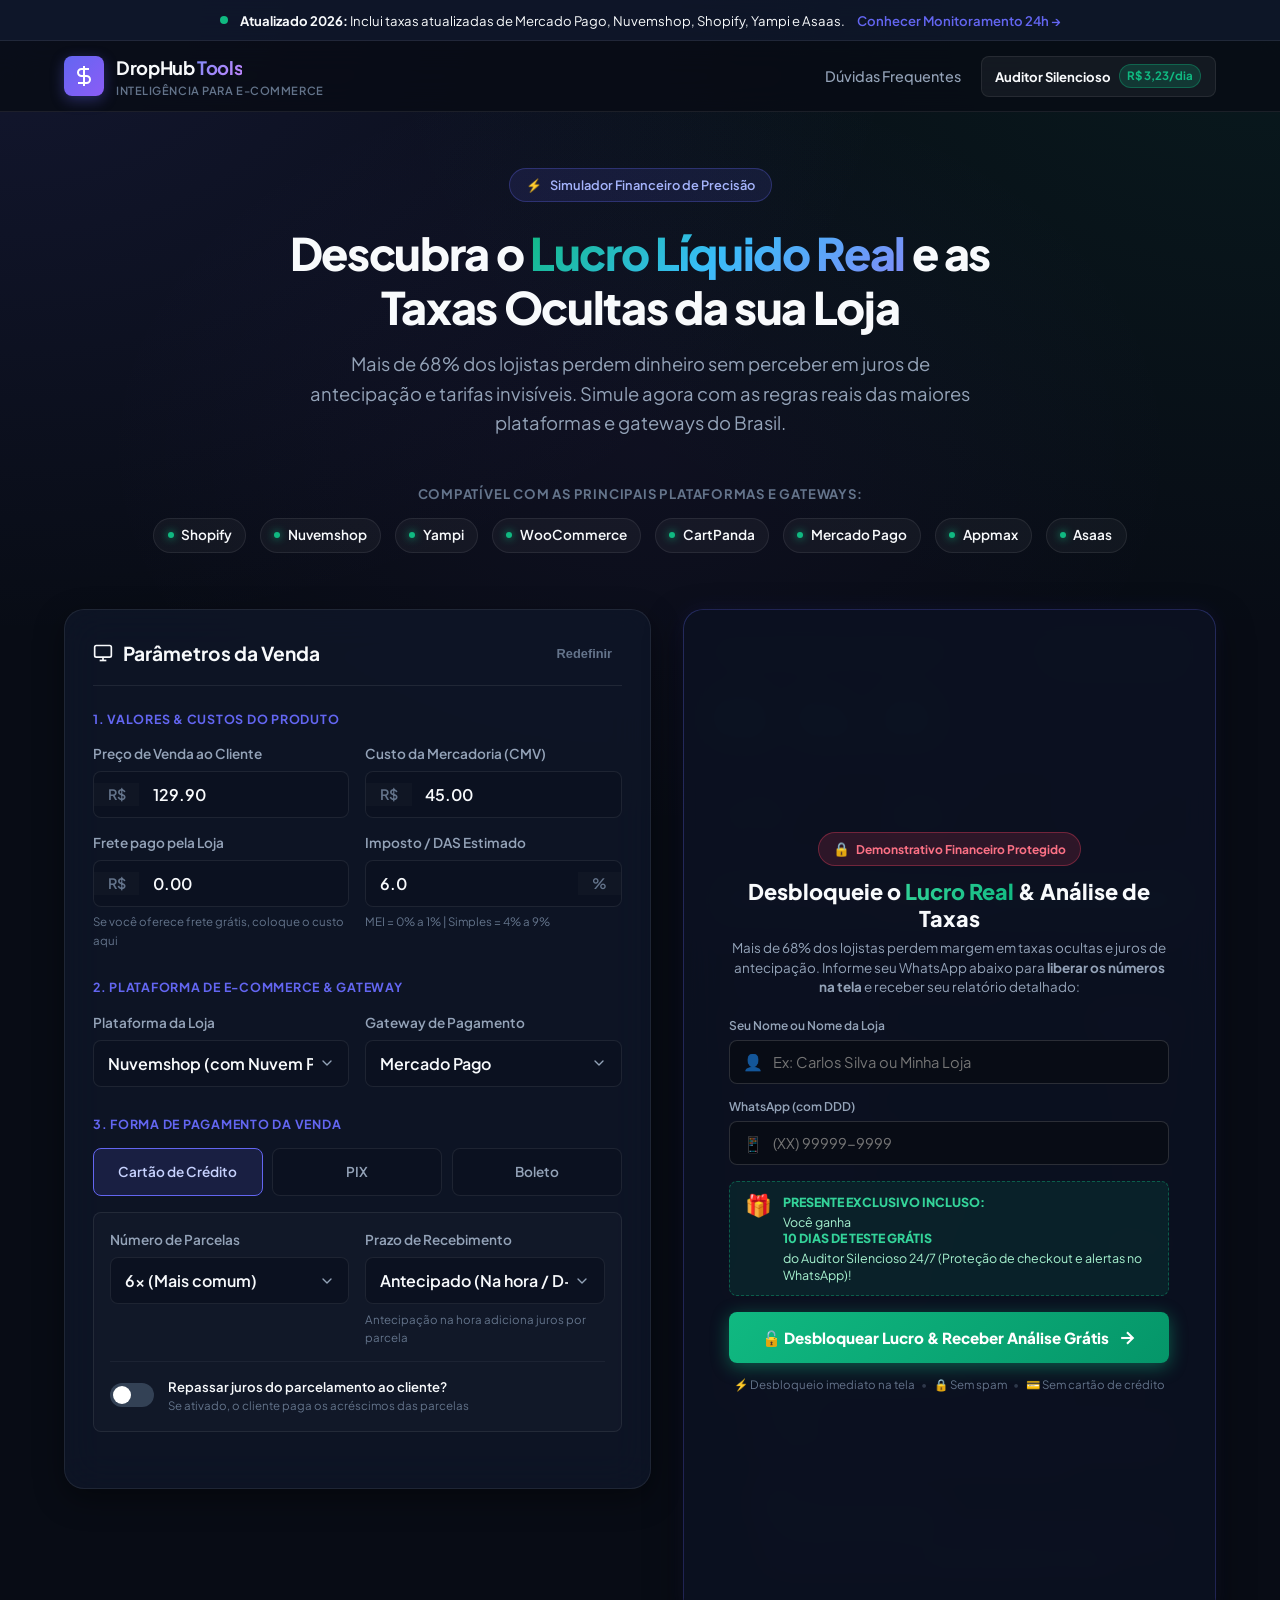
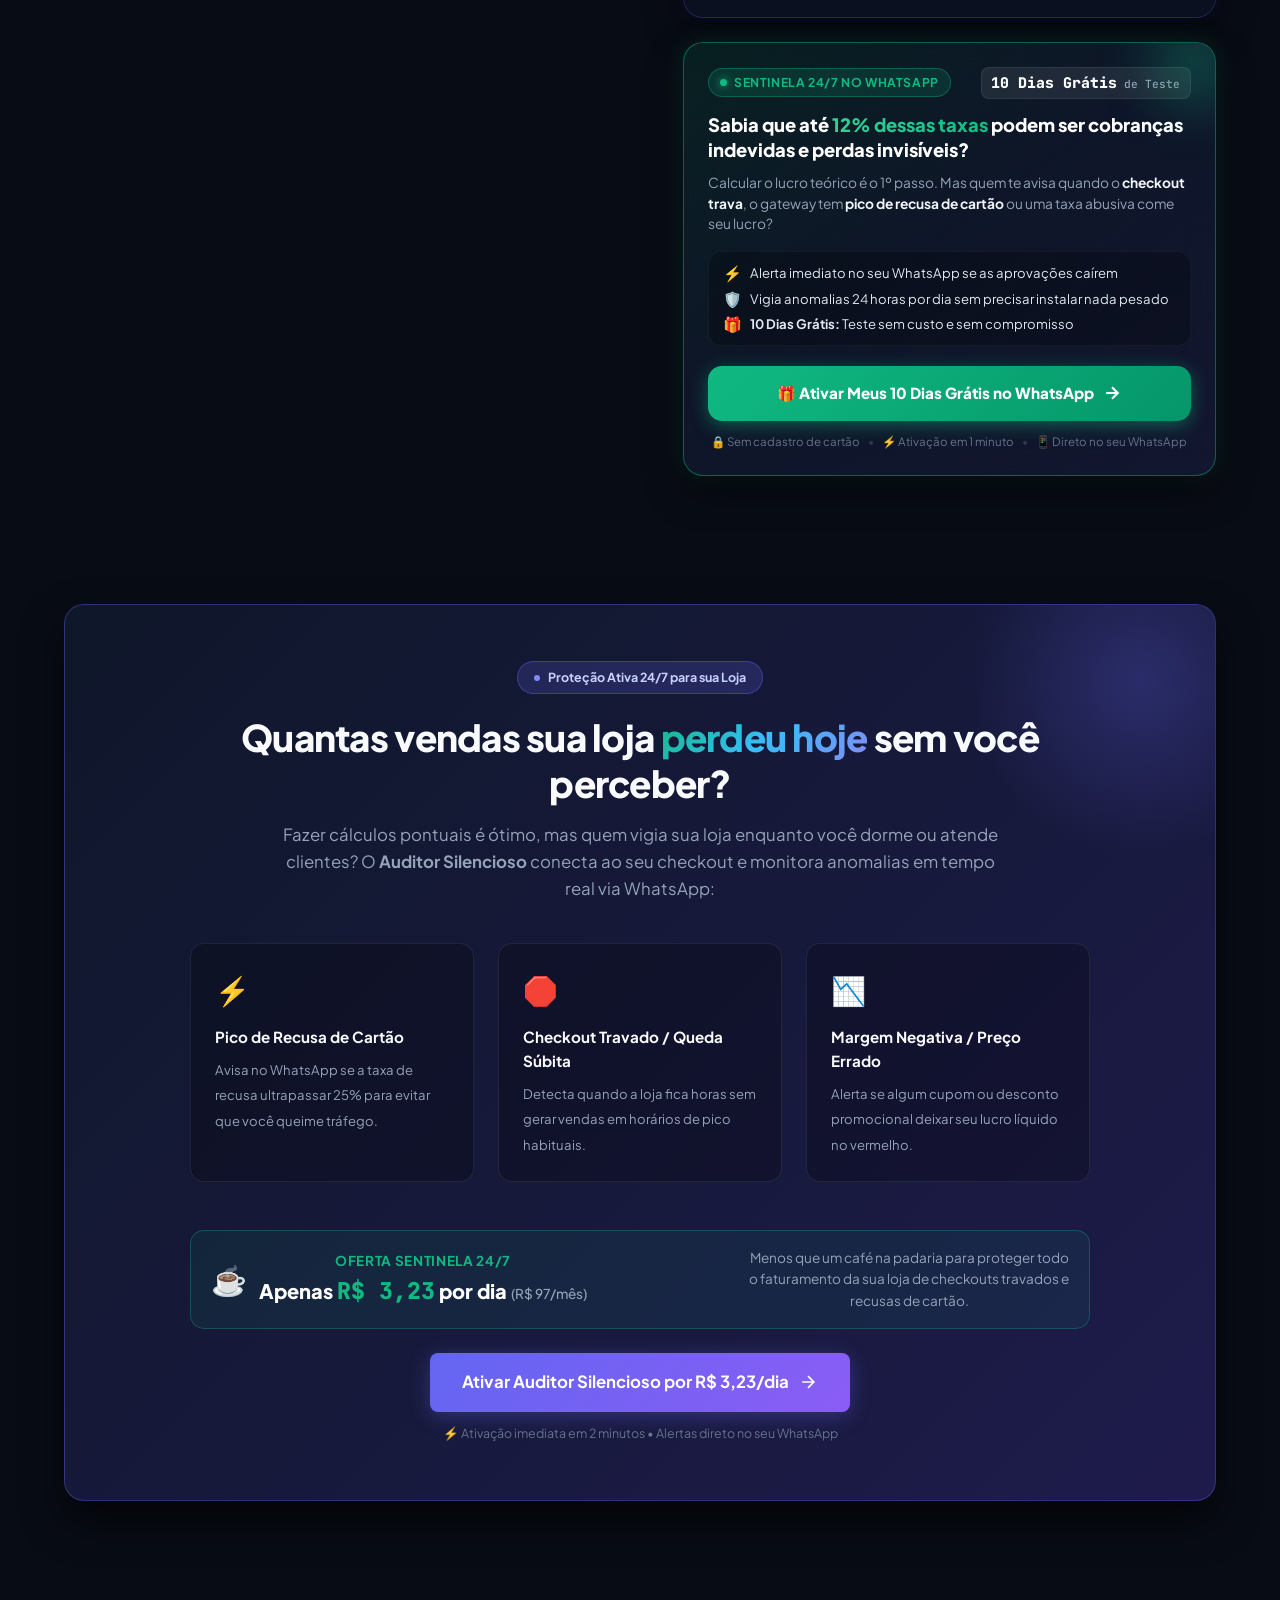
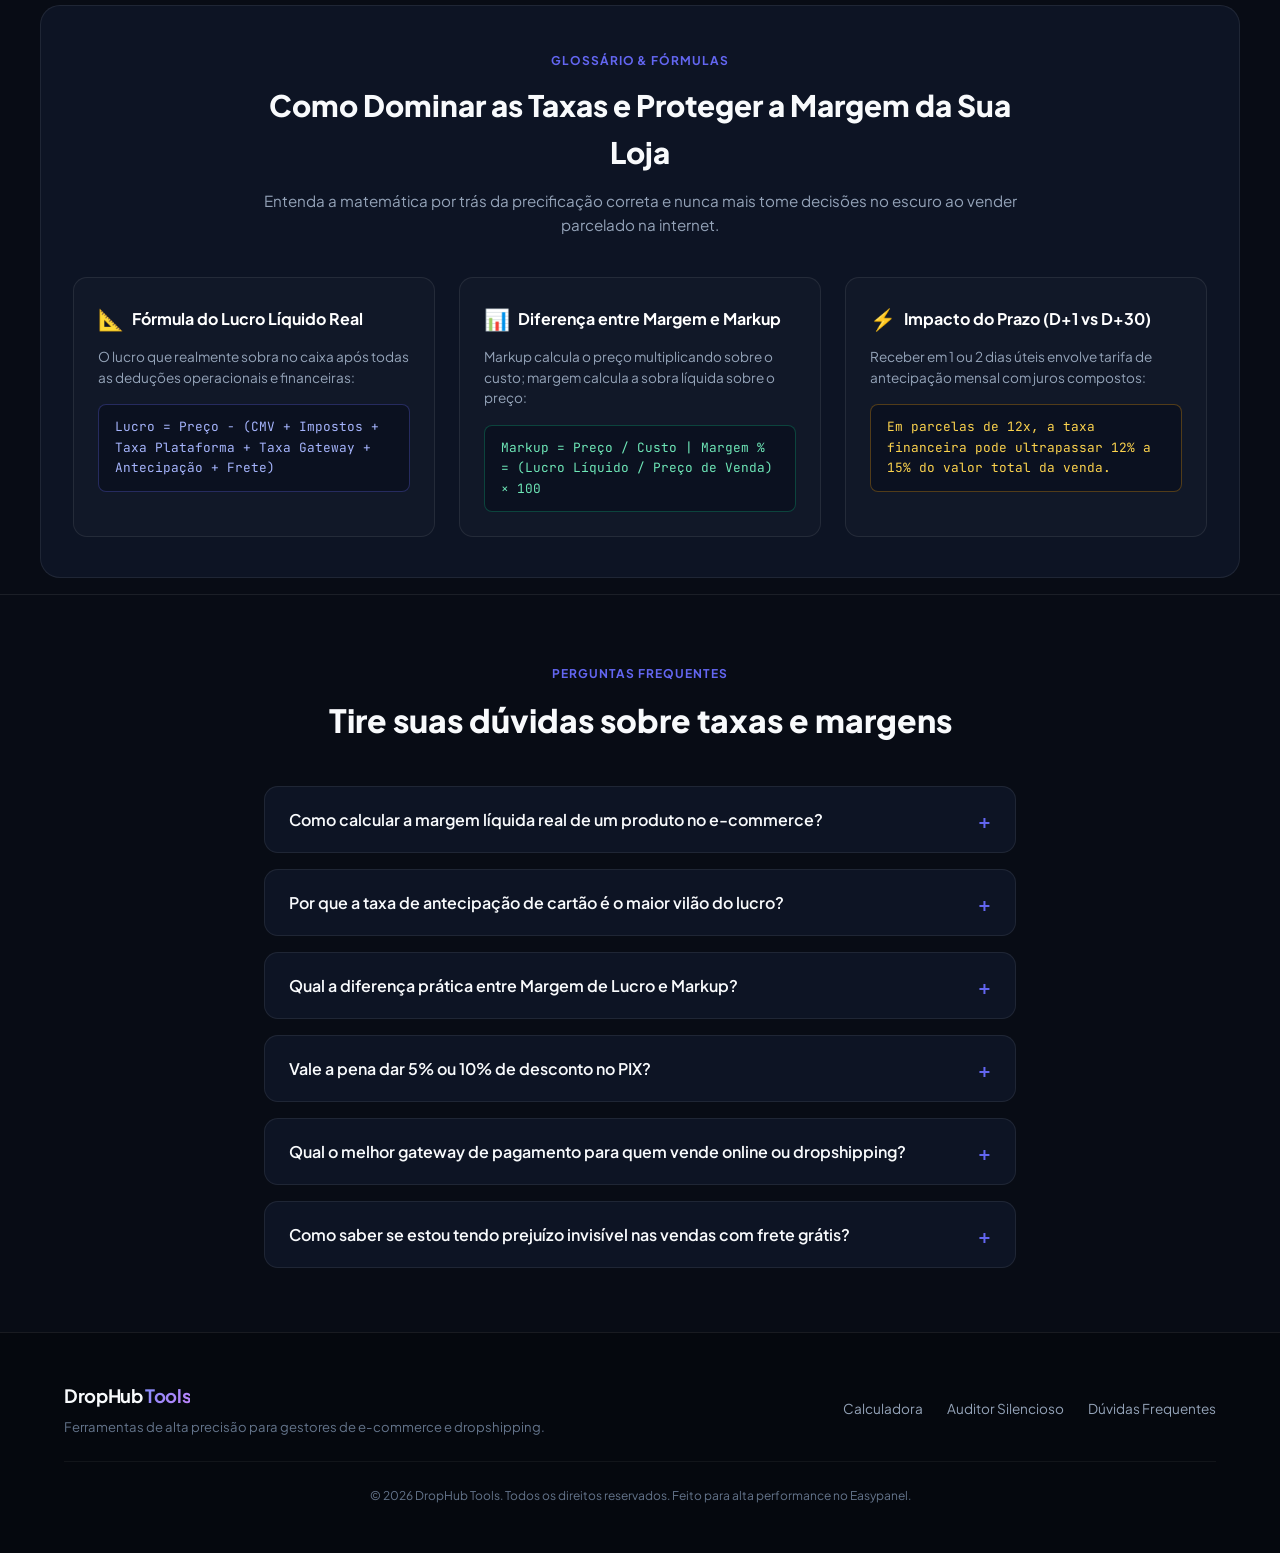
==== commit 30fec923: "feat: gate calculadora whatsapp, 10 dias gratis auditor, bloqueio automatico e webhook asaas" ====
--- a/index.html
+++ b/index.html
@@ -363,108 +363,185 @@
         <!-- Result Column (Right) -->
         <div class="result-column">
           
-          <!-- Card de Lucro Principal -->
+          <!-- Notificação de Desbloqueio e Cópia Enviada ao WhatsApp -->
+          <div id="unlocked-notification-bar" class="unlocked-alert-box hidden">
+            <div class="unlocked-alert-icon">✅</div>
+            <div class="unlocked-alert-text">
+              <strong id="unlocked-user-greeting">Demonstrativo liberado com sucesso!</strong>
+              <p id="unlocked-user-desc">Enviamos o resumo deste cálculo com o <strong>Voucher de 10 Dias Grátis do Auditor Silencioso</strong> para o seu WhatsApp.</p>
+            </div>
+            <button type="button" id="btn-resend-whatsapp" class="btn-resend-sm" title="Reenviar cálculo atualizado para o WhatsApp">
+              <span>📲 Reenviar Atualizado</span>
+            </button>
+          </div>
+
+          <!-- Card de Lucro Principal com Proteção de Gate -->
           <div class="card result-card" id="result-box">
-            <div class="result-header">
-              <span class="result-label">Lucro Líquido no seu Bolso</span>
-              <span class="badge-status badge-healthy" id="badge-status">Margem Saudável</span>
-            </div>
-
-            <div class="result-highlight">
-              <div class="big-profit" id="val-net-profit">R$ 0,00</div>
-              <div class="profit-submetrics">
-                <div class="submetric">
-                  <span class="sub-label">Margem Líquida</span>
-                  <span class="sub-value" id="val-net-margin">0.0%</span>
-                </div>
-                <div class="submetric-divider"></div>
-                <div class="submetric">
-                  <span class="sub-label">Markup Efetivo</span>
-                  <span class="sub-value" id="val-markup">0.0x</span>
-                </div>
-                <div class="submetric-divider"></div>
-                <div class="submetric">
-                  <span class="sub-label">Total de Deduções</span>
-                  <span class="sub-value text-danger" id="val-total-fees">R$ 0,00</span>
-                </div>
-              </div>
-            </div>
-
-            <!-- Visual Breakdown Bar -->
-            <div class="breakdown-wrapper">
-              <div class="breakdown-labels">
-                <span>Composição do Faturamento</span>
-                <span id="breakdown-total-label">100%</span>
-              </div>
-              <div class="breakdown-bar">
-                <div class="bar-segment seg-cost" id="bar-cost" style="width: 35%;" title="Custo do Produto"></div>
-                <div class="bar-segment seg-gateway" id="bar-gateway" style="width: 15%;" title="Taxas Gateway e Antecipação"></div>
-                <div class="bar-segment seg-platform" id="bar-platform" style="width: 5%;" title="Taxa Plataforma"></div>
-                <div class="bar-segment seg-tax" id="bar-tax" style="width: 6%;" title="Imposto e Frete"></div>
-                <div class="bar-segment seg-profit" id="bar-profit" style="width: 39%;" title="Lucro Líquido"></div>
-              </div>
-              <div class="breakdown-legend">
-                <span class="legend-item"><i class="dot dot-cost"></i> Custo (CMV)</span>
-                <span class="legend-item"><i class="dot dot-gateway"></i> Gateway</span>
-                <span class="legend-item"><i class="dot dot-platform"></i> Plataforma</span>
-                <span class="legend-item"><i class="dot dot-tax"></i> Imposto/Frete</span>
-                <span class="legend-item"><i class="dot dot-profit"></i> Lucro Líquido</span>
-              </div>
-            </div>
-
-            <!-- DRE Detalhado do Pedido -->
-            <div class="dre-table-container">
-              <span class="dre-title">Demonstrativo Detalhado por Venda</span>
-              <table class="dre-table">
-                <tbody>
-                  <tr>
-                    <td>(+) Preço de Venda Bruto</td>
-                    <td class="text-right" id="dre-price">R$ 0,00</td>
-                  </tr>
-                  <tr>
-                    <td>(-) Custo da Mercadoria (CMV)</td>
-                    <td class="text-right text-muted" id="dre-cost">- R$ 0,00</td>
-                  </tr>
-                  <tr id="dre-row-shipping">
-                    <td>(-) Frete Pago pela Loja</td>
-                    <td class="text-right text-muted" id="dre-shipping">- R$ 0,00</td>
-                  </tr>
-                  <tr>
-                    <td>(-) Imposto / DAS Estimado</td>
-                    <td class="text-right text-muted" id="dre-tax">- R$ 0,00</td>
-                  </tr>
-                  <tr>
-                    <td>(-) Taxa da Plataforma</td>
-                    <td class="text-right text-muted" id="dre-platform">- R$ 0,00</td>
-                  </tr>
-                  <tr>
-                    <td>(-) Taxa do Gateway (Processamento)</td>
-                    <td class="text-right text-muted" id="dre-gateway-mdr">- R$ 0,00</td>
-                  </tr>
-                  <tr id="dre-row-anticipation">
-                    <td>(-) Taxa de Antecipação de Parcelas</td>
-                    <td class="text-right text-warning" id="dre-anticipation">- R$ 0,00</td>
-                  </tr>
-                  <tr class="dre-row-total">
-                    <td><strong>(=) Lucro Líquido em Caixa</strong></td>
-                    <td class="text-right text-success" id="dre-final-profit"><strong>R$ 0,00</strong></td>
-                  </tr>
-                </tbody>
-              </table>
-            </div>
-
-            <!-- Alerta & Diagnóstico com IA/Algoritmo -->
-            <div class="diagnostic-box" id="diagnostic-box">
-              <div class="diag-icon" id="diag-icon">💡</div>
-              <div class="diag-text">
-                <strong id="diag-title">Diagnóstico Financeiro</strong>
-                <p id="diag-desc">Carregando análise...</p>
-              </div>
-            </div>
-
-          </div>
-
-          <!-- Banner de Alta Conversão: Auditor Silencioso -->
+
+            <!-- GATE OBRIGATÓRIO: Desbloqueio por WhatsApp -->
+            <div id="calculator-gate" class="calculator-gate-overlay">
+              <div class="gate-card-inner">
+                <div class="gate-top-badge">
+                  <span class="gate-lock-icon">🔒</span>
+                  <span>Demonstrativo Financeiro Protegido</span>
+                </div>
+
+                <h3 class="gate-title">
+                  Desbloqueie o <span class="gradient-emerald">Lucro Real</span> & Análise de Taxas
+                </h3>
+
+                <p class="gate-desc">
+                  Mais de 68% dos lojistas perdem margem em taxas ocultas e juros de antecipação. Informe seu WhatsApp abaixo para <strong>liberar os números na tela</strong> e receber seu relatório detalhado:
+                </p>
+
+                <form id="gate-form" class="gate-form" onsubmit="return false;">
+                  <div class="gate-input-group">
+                    <label for="gate-name">Seu Nome ou Nome da Loja</label>
+                    <div class="gate-input-wrapper">
+                      <span class="gate-input-icon">👤</span>
+                      <input type="text" id="gate-name" placeholder="Ex: Carlos Silva ou Minha Loja" required>
+                    </div>
+                  </div>
+
+                  <div class="gate-input-group">
+                    <label for="gate-whatsapp">WhatsApp (com DDD)</label>
+                    <div class="gate-input-wrapper">
+                      <span class="gate-input-icon">📱</span>
+                      <input type="tel" id="gate-whatsapp" placeholder="(XX) 99999-9999" required maxlength="15">
+                    </div>
+                  </div>
+
+                  <!-- Bônus 10 Dias Grátis -->
+                  <div class="gate-bonus-box">
+                    <div class="gate-bonus-icon">🎁</div>
+                    <div class="gate-bonus-info">
+                      <strong>PRESENTE EXCLUSIVO INCLUSO:</strong>
+                      <span>Você ganha <strong>10 DIAS DE TESTE GRÁTIS</strong> do Auditor Silencioso 24/7 (Proteção de checkout e alertas no WhatsApp)!</span>
+                    </div>
+                  </div>
+
+                  <button type="submit" id="btn-unlock-calculator" class="btn-unlock-cta">
+                    <span>🔓 Desbloquear Lucro & Receber Análise Grátis</span>
+                    <svg width="20" height="20" viewBox="0 0 24 24" fill="none" stroke="currentColor" stroke-width="2.5">
+                      <line x1="5" y1="12" x2="19" y2="12"></line>
+                      <polyline points="12 5 19 12 12 19"></polyline>
+                    </svg>
+                  </button>
+
+                  <div class="gate-trust-footer">
+                    <span>⚡ Desbloqueio imediato na tela</span>
+                    <span class="gate-sep">•</span>
+                    <span>🔒 Sem spam</span>
+                    <span class="gate-sep">•</span>
+                    <span>💳 Sem cartão de crédito</span>
+                  </div>
+                </form>
+              </div>
+            </div>
+
+            <!-- Conteúdo Interno dos Resultados (Fica borrado antes de preencher o Gate) -->
+            <div id="result-inner-content" class="result-content-wrap is-locked-blurred">
+              <div class="result-header">
+                <span class="result-label">Lucro Líquido no seu Bolso</span>
+                <span class="badge-status badge-healthy" id="badge-status">Margem Saudável</span>
+              </div>
+
+              <div class="result-highlight">
+                <div class="big-profit" id="val-net-profit">R$ 0,00</div>
+                <div class="profit-submetrics">
+                  <div class="submetric">
+                    <span class="sub-label">Margem Líquida</span>
+                    <span class="sub-value" id="val-net-margin">0.0%</span>
+                  </div>
+                  <div class="submetric-divider"></div>
+                  <div class="submetric">
+                    <span class="sub-label">Markup Efetivo</span>
+                    <span class="sub-value" id="val-markup">0.0x</span>
+                  </div>
+                  <div class="submetric-divider"></div>
+                  <div class="submetric">
+                    <span class="sub-label">Total de Deduções</span>
+                    <span class="sub-value text-danger" id="val-total-fees">R$ 0,00</span>
+                  </div>
+                </div>
+              </div>
+
+              <!-- Visual Breakdown Bar -->
+              <div class="breakdown-wrapper">
+                <div class="breakdown-labels">
+                  <span>Composição do Faturamento</span>
+                  <span id="breakdown-total-label">100%</span>
+                </div>
+                <div class="breakdown-bar">
+                  <div class="bar-segment seg-cost" id="bar-cost" style="width: 35%;" title="Custo do Produto"></div>
+                  <div class="bar-segment seg-gateway" id="bar-gateway" style="width: 15%;" title="Taxas Gateway e Antecipação"></div>
+                  <div class="bar-segment seg-platform" id="bar-platform" style="width: 5%;" title="Taxa Plataforma"></div>
+                  <div class="bar-segment seg-tax" id="bar-tax" style="width: 6%;" title="Imposto e Frete"></div>
+                  <div class="bar-segment seg-profit" id="bar-profit" style="width: 39%;" title="Lucro Líquido"></div>
+                </div>
+                <div class="breakdown-legend">
+                  <span class="legend-item"><i class="dot dot-cost"></i> Custo (CMV)</span>
+                  <span class="legend-item"><i class="dot dot-gateway"></i> Gateway</span>
+                  <span class="legend-item"><i class="dot dot-platform"></i> Plataforma</span>
+                  <span class="legend-item"><i class="dot dot-tax"></i> Imposto/Frete</span>
+                  <span class="legend-item"><i class="dot dot-profit"></i> Lucro Líquido</span>
+                </div>
+              </div>
+
+              <!-- DRE Detalhado do Pedido -->
+              <div class="dre-table-container">
+                <span class="dre-title">Demonstrativo Detalhado por Venda</span>
+                <table class="dre-table">
+                  <tbody>
+                    <tr>
+                      <td>(+) Preço de Venda Bruto</td>
+                      <td class="text-right" id="dre-price">R$ 0,00</td>
+                    </tr>
+                    <tr>
+                      <td>(-) Custo da Mercadoria (CMV)</td>
+                      <td class="text-right text-muted" id="dre-cost">- R$ 0,00</td>
+                    </tr>
+                    <tr id="dre-row-shipping">
+                      <td>(-) Frete Pago pela Loja</td>
+                      <td class="text-right text-muted" id="dre-shipping">- R$ 0,00</td>
+                    </tr>
+                    <tr>
+                      <td>(-) Imposto / DAS Estimado</td>
+                      <td class="text-right text-muted" id="dre-tax">- R$ 0,00</td>
+                    </tr>
+                    <tr>
+                      <td>(-) Taxa da Plataforma</td>
+                      <td class="text-right text-muted" id="dre-platform">- R$ 0,00</td>
+                    </tr>
+                    <tr>
+                      <td>(-) Taxa do Gateway (Processamento)</td>
+                      <td class="text-right text-muted" id="dre-gateway-mdr">- R$ 0,00</td>
+                    </tr>
+                    <tr id="dre-row-anticipation">
+                      <td>(-) Taxa de Antecipação de Parcelas</td>
+                      <td class="text-right text-warning" id="dre-anticipation">- R$ 0,00</td>
+                    </tr>
+                    <tr class="dre-row-total">
+                      <td><strong>(=) Lucro Líquido em Caixa</strong></td>
+                      <td class="text-right text-success" id="dre-final-profit"><strong>R$ 0,00</strong></td>
+                    </tr>
+                  </tbody>
+                </table>
+              </div>
+
+              <!-- Alerta & Diagnóstico com IA/Algoritmo -->
+              <div class="diagnostic-box" id="diagnostic-box">
+                <div class="diag-icon" id="diag-icon">💡</div>
+                <div class="diag-text">
+                  <strong id="diag-title">Diagnóstico Financeiro</strong>
+                  <p id="diag-desc">Carregando análise...</p>
+                </div>
+              </div>
+
+            </div>
+          </div>
+
+          <!-- Banner de Alta Conversão: Auditor Silencioso & Bônus de 10 Dias -->
           <div class="card auditor-banner-card" id="banner-auditor-silencioso">
             <div class="auditor-banner-glow"></div>
             
@@ -473,8 +550,8 @@
                 <span class="pulse-dot"></span>
                 Sentinela 24/7 no WhatsApp
               </span>
-              <span class="auditor-price-tag">
-                R$ 3,23<small>/dia</small>
+              <span class="auditor-price-tag" id="auditor-badge-trial-tag">
+                10 Dias Grátis<small> de Teste</small>
               </span>
             </div>
 
@@ -483,7 +560,7 @@
             </h3>
 
             <p class="auditor-banner-text">
-              Calcular o lucro teórico é o 1º passo. Mas quem te avisa quando o <strong>checkout trava</strong>, o gateway tem <strong>pico de recusa de cartão</strong> ou um cupom deixa seu caixa no vermelho?
+              Calcular o lucro teórico é o 1º passo. Mas quem te avisa quando o <strong>checkout trava</strong>, o gateway tem <strong>pico de recusa de cartão</strong> ou uma taxa abusiva come seu lucro?
             </p>
 
             <div class="auditor-banner-perks">
@@ -495,10 +572,14 @@
                 <span class="perk-icon">🛡️</span>
                 <span>Vigia anomalias 24 horas por dia sem precisar instalar nada pesado</span>
               </div>
-            </div>
-
-            <a href="auditor.html#checkout-area" class="btn-auditor-banner" id="cta-banner-auditor">
-              <span>Descobrir Se Estou Perdendo Dinheiro</span>
+              <div class="perk-item">
+                <span class="perk-icon">🎁</span>
+                <span><strong>10 Dias Grátis:</strong> Teste sem custo e sem compromisso</span>
+              </div>
+            </div>
+
+            <a href="https://wa.me/5512992310222?text=Ol%C3%A1%2C%20fiz%20o%20c%C3%A1lculo%20na%20calculadora%20e%20quero%20ativar%20meus%2010%20dias%20gr%C3%A1tis%20do%20Auditor%20Silencioso!" target="_blank" class="btn-auditor-banner" id="cta-banner-auditor">
+              <span>🎁 Ativar Meus 10 Dias Grátis no WhatsApp</span>
               <svg width="20" height="20" viewBox="0 0 24 24" fill="none" stroke="currentColor" stroke-width="2.5">
                 <line x1="5" y1="12" x2="19" y2="12"></line>
                 <polyline points="12 5 19 12 12 19"></polyline>
@@ -506,43 +587,15 @@
             </a>
 
             <div class="auditor-banner-trust">
-              <span>🔒 7 dias de garantia incondicional</span>
+              <span>🔒 Sem cadastro de cartão</span>
               <span class="sep">•</span>
-              <span>⚡ Ativação em menos de 3 minutos</span>
-            </div>
-          </div>
-
-          <!-- Card de Conversão & Envio do Relatório no WhatsApp (Ponte para o n8n) -->
-          <div class="card lead-card">
-            <div class="lead-header">
-              <div class="lead-icon">
-                <svg width="24" height="24" viewBox="0 0 24 24" fill="none" stroke="currentColor" stroke-width="2">
-                  <path d="M21 15v4a2 2 0 0 1-2 2H5a2 2 0 0 1-2-2v-4"></path>
-                  <polyline points="7 10 12 15 17 10"></polyline>
-                  <line x1="12" y1="15" x2="12" y2="3"></line>
-                </svg>
-              </div>
-              <div>
-                <h3 class="lead-title">Receber Diagnóstico Completo em PDF</h3>
-                <p class="lead-subtitle">Enviamos a simulação detalhada com dicas de redução de taxas direto no seu WhatsApp.</p>
-              </div>
-            </div>
-
-            <form id="lead-form" class="lead-form">
-              <div class="lead-inputs">
-                <input type="text" id="lead-name" placeholder="Seu Nome ou Loja" required>
-                <input type="tel" id="lead-whatsapp" placeholder="WhatsApp: (XX) 99999-9999" required>
-              </div>
-              <button type="submit" class="btn btn-primary" id="btn-submit-lead">
-                <span>Receber Análise no WhatsApp</span>
-                <svg width="18" height="18" viewBox="0 0 24 24" fill="none" stroke="currentColor" stroke-width="2">
-                  <line x1="5" y1="12" x2="19" y2="12"></line>
-                  <polyline points="12 5 19 12 12 19"></polyline>
-                </svg>
-              </button>
-            </form>
-            <div id="lead-feedback" class="lead-feedback hidden"></div>
-          </div>
+              <span>⚡ Ativação em 1 minuto</span>
+              <span class="sep">•</span>
+              <span>📱 Direto no seu WhatsApp</span>
+            </div>
+          </div>
+
+        </div>
 
         </div>
 
--- a/style.css
+++ b/style.css
@@ -1603,5 +1603,266 @@
   }
 }
 
-
-
+/* ==========================================================================
+   Calculator Lead Gate (Proteção Obrigatória por WhatsApp)
+   ========================================================================== */
+.result-card {
+  position: relative;
+  overflow: hidden;
+}
+
+.result-content-wrap {
+  transition: filter 0.4s cubic-bezier(0.4, 0, 0.2, 1), opacity 0.4s ease;
+}
+
+.result-content-wrap.is-locked-blurred {
+  filter: blur(8px) saturate(0.7);
+  opacity: 0.35;
+  pointer-events: none;
+  user-select: none;
+}
+
+.calculator-gate-overlay {
+  position: absolute;
+  top: 0;
+  left: 0;
+  right: 0;
+  bottom: 0;
+  background: rgba(11, 17, 32, 0.92);
+  backdrop-filter: blur(14px);
+  -webkit-backdrop-filter: blur(14px);
+  border-radius: var(--radius-lg);
+  z-index: 25;
+  display: flex;
+  align-items: center;
+  justify-content: center;
+  padding: 1.5rem;
+  transition: opacity 0.4s ease, visibility 0.4s ease;
+}
+
+.calculator-gate-overlay.hidden {
+  opacity: 0;
+  visibility: hidden;
+  pointer-events: none;
+}
+
+.gate-card-inner {
+  max-width: 440px;
+  width: 100%;
+  text-align: center;
+}
+
+.gate-top-badge {
+  display: inline-flex;
+  align-items: center;
+  gap: 0.4rem;
+  background: rgba(244, 63, 94, 0.15);
+  color: #FB7185;
+  border: 1px solid rgba(244, 63, 94, 0.35);
+  padding: 0.3rem 0.85rem;
+  border-radius: var(--radius-full);
+  font-size: 0.75rem;
+  font-weight: 700;
+  margin-bottom: 0.75rem;
+}
+
+.gate-lock-icon {
+  font-size: 0.85rem;
+}
+
+.gate-title {
+  font-size: 1.35rem;
+  font-weight: 800;
+  margin-bottom: 0.4rem;
+  color: var(--text-main);
+  line-height: 1.25;
+}
+
+.gate-desc {
+  font-size: 0.84rem;
+  color: var(--text-muted);
+  line-height: 1.45;
+  margin-bottom: 1.2rem;
+}
+
+.gate-input-group {
+  text-align: left;
+  margin-bottom: 0.85rem;
+}
+
+.gate-input-group label {
+  font-size: 0.75rem;
+  font-weight: 600;
+  color: var(--text-muted);
+  display: block;
+  margin-bottom: 0.3rem;
+}
+
+.gate-input-wrapper {
+  display: flex;
+  align-items: center;
+  background: #080C15;
+  border: 1px solid rgba(255, 255, 255, 0.14);
+  border-radius: var(--radius-sm);
+  padding: 0 0.8rem;
+  transition: border-color 0.2s, box-shadow 0.2s;
+}
+
+.gate-input-wrapper:focus-within {
+  border-color: #10B981;
+  box-shadow: 0 0 0 2px rgba(16, 185, 129, 0.25);
+}
+
+.gate-input-icon {
+  font-size: 1rem;
+  opacity: 0.7;
+}
+
+.gate-input-wrapper input {
+  width: 100%;
+  background: transparent;
+  border: none;
+  outline: none;
+  color: var(--text-main);
+  font-size: 0.92rem;
+  padding: 0.75rem 0.6rem;
+  font-family: inherit;
+}
+
+.gate-bonus-box {
+  display: flex;
+  align-items: flex-start;
+  gap: 0.7rem;
+  background: rgba(16, 185, 129, 0.1);
+  border: 1px dashed rgba(16, 185, 129, 0.4);
+  border-radius: var(--radius-sm);
+  padding: 0.75rem 0.9rem;
+  text-align: left;
+  margin: 1rem 0;
+}
+
+.gate-bonus-icon {
+  font-size: 1.35rem;
+  line-height: 1;
+}
+
+.gate-bonus-info {
+  font-size: 0.78rem;
+  color: #A7F3D0;
+  line-height: 1.35;
+}
+
+.gate-bonus-info strong {
+  display: block;
+  color: #34D399;
+  font-weight: 800;
+  margin-bottom: 0.15rem;
+}
+
+.btn-unlock-cta {
+  width: 100%;
+  padding: 0.95rem 1rem;
+  background: linear-gradient(135deg, #10B981 0%, #059669 100%);
+  border: none;
+  color: #FFFFFF;
+  font-size: 0.95rem;
+  font-weight: 800;
+  border-radius: var(--radius-sm);
+  cursor: pointer;
+  display: inline-flex;
+  align-items: center;
+  justify-content: center;
+  gap: 0.5rem;
+  box-shadow: 0 4px 18px rgba(16, 185, 129, 0.45);
+  transition: transform 0.2s, box-shadow 0.2s, filter 0.2s;
+  font-family: inherit;
+}
+
+.btn-unlock-cta:hover {
+  transform: translateY(-2px);
+  filter: brightness(1.08);
+  box-shadow: 0 6px 24px rgba(16, 185, 129, 0.6);
+}
+
+.btn-unlock-cta:disabled {
+  opacity: 0.6;
+  cursor: not-allowed;
+  transform: none;
+}
+
+.gate-trust-footer {
+  display: flex;
+  align-items: center;
+  justify-content: center;
+  gap: 0.4rem;
+  font-size: 0.72rem;
+  color: var(--text-dim);
+  margin-top: 0.8rem;
+  flex-wrap: wrap;
+}
+
+.gate-sep {
+  opacity: 0.4;
+}
+
+/* Notificação Unlocked Bar */
+.unlocked-alert-box {
+  background: rgba(16, 185, 129, 0.12);
+  border: 1px solid rgba(16, 185, 129, 0.35);
+  border-radius: var(--radius-md);
+  padding: 0.85rem 1.1rem;
+  display: flex;
+  align-items: center;
+  justify-content: space-between;
+  gap: 0.8rem;
+  margin-bottom: 1.25rem;
+  animation: fadeInDown 0.4s ease;
+}
+
+.unlocked-alert-box.hidden {
+  display: none;
+}
+
+.unlocked-alert-icon {
+  font-size: 1.3rem;
+  flex-shrink: 0;
+}
+
+.unlocked-alert-text {
+  flex-grow: 1;
+  font-size: 0.82rem;
+  line-height: 1.35;
+  color: #E2E8F0;
+}
+
+.unlocked-alert-text strong {
+  color: #34D399;
+}
+
+.btn-resend-sm {
+  background: rgba(16, 185, 129, 0.2);
+  border: 1px solid rgba(16, 185, 129, 0.4);
+  color: #A7F3D0;
+  border-radius: var(--radius-sm);
+  padding: 0.45rem 0.8rem;
+  font-size: 0.78rem;
+  font-weight: 700;
+  cursor: pointer;
+  white-space: nowrap;
+  transition: all 0.2s;
+  font-family: inherit;
+}
+
+.btn-resend-sm:hover {
+  background: rgba(16, 185, 129, 0.3);
+  color: #FFFFFF;
+}
+
+@keyframes fadeInDown {
+  from { opacity: 0; transform: translateY(-8px); }
+  to { opacity: 1; transform: translateY(0); }
+}
+
+
+
+
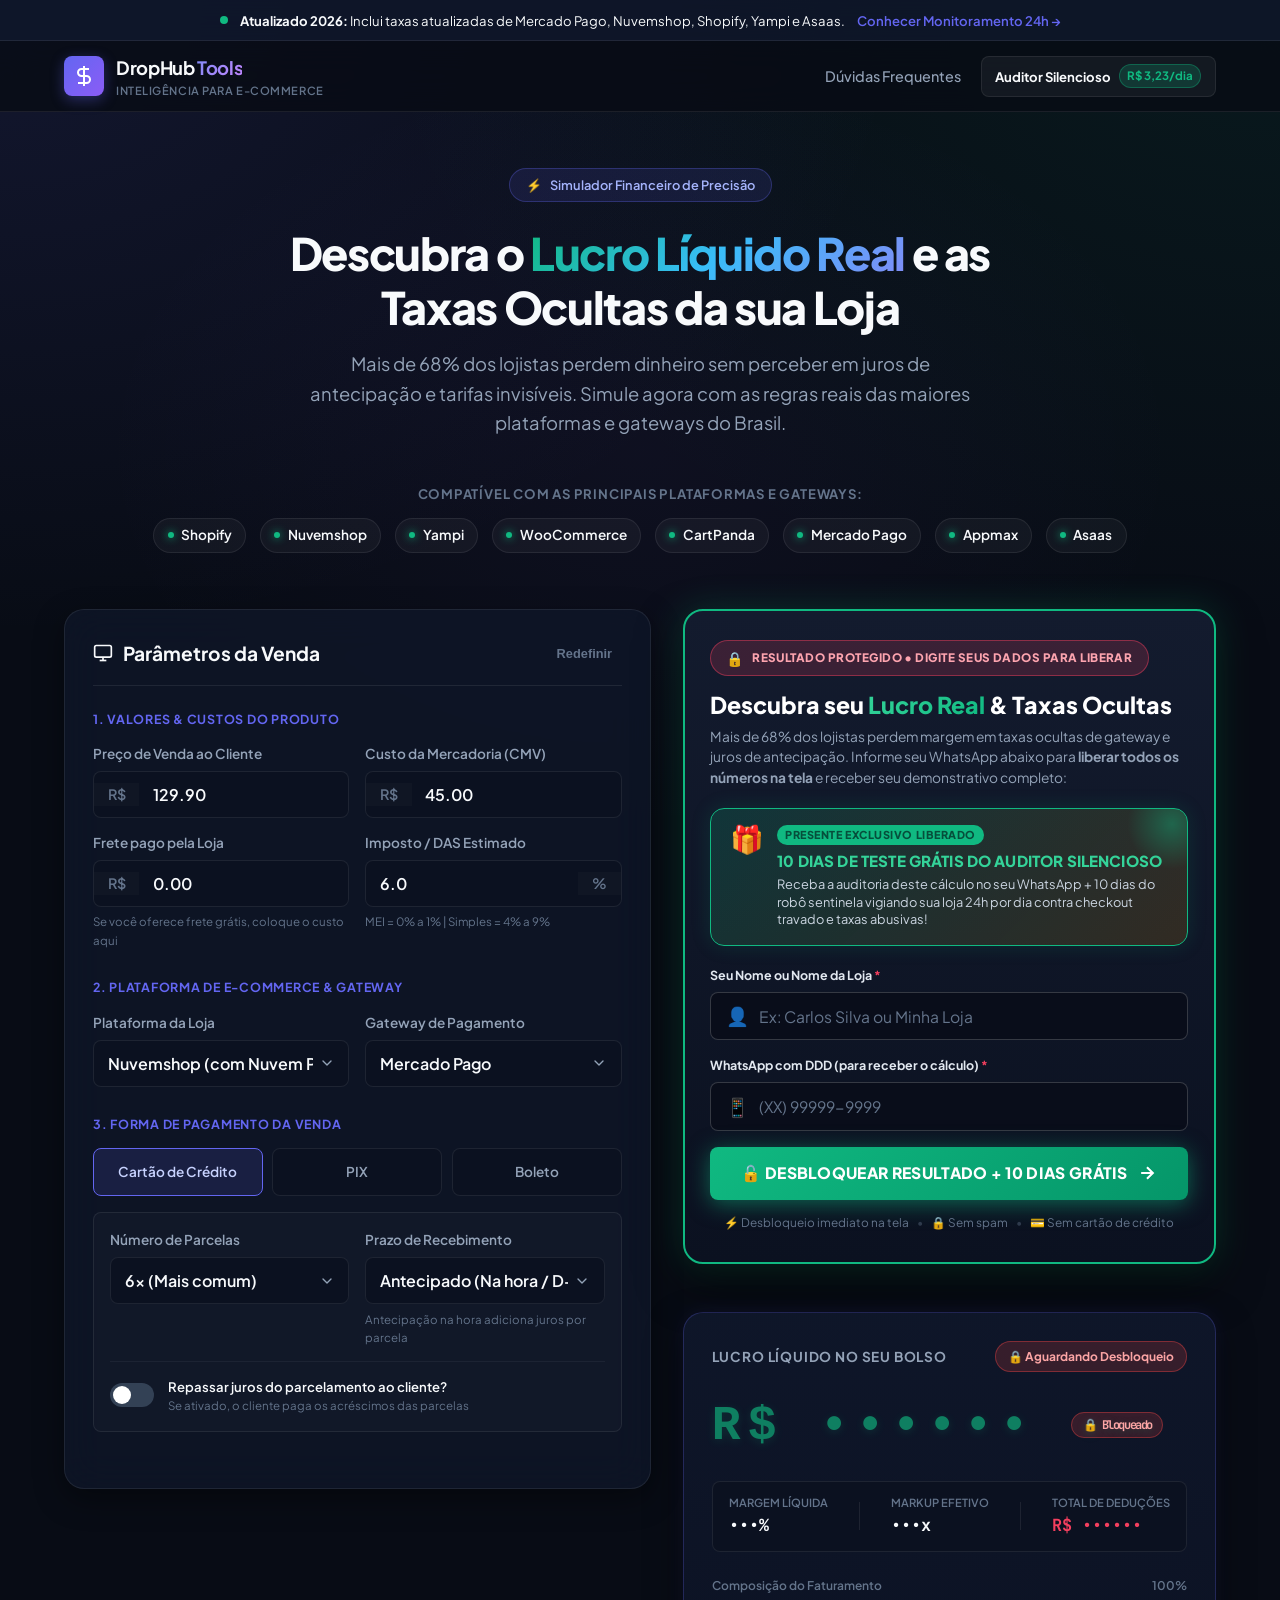
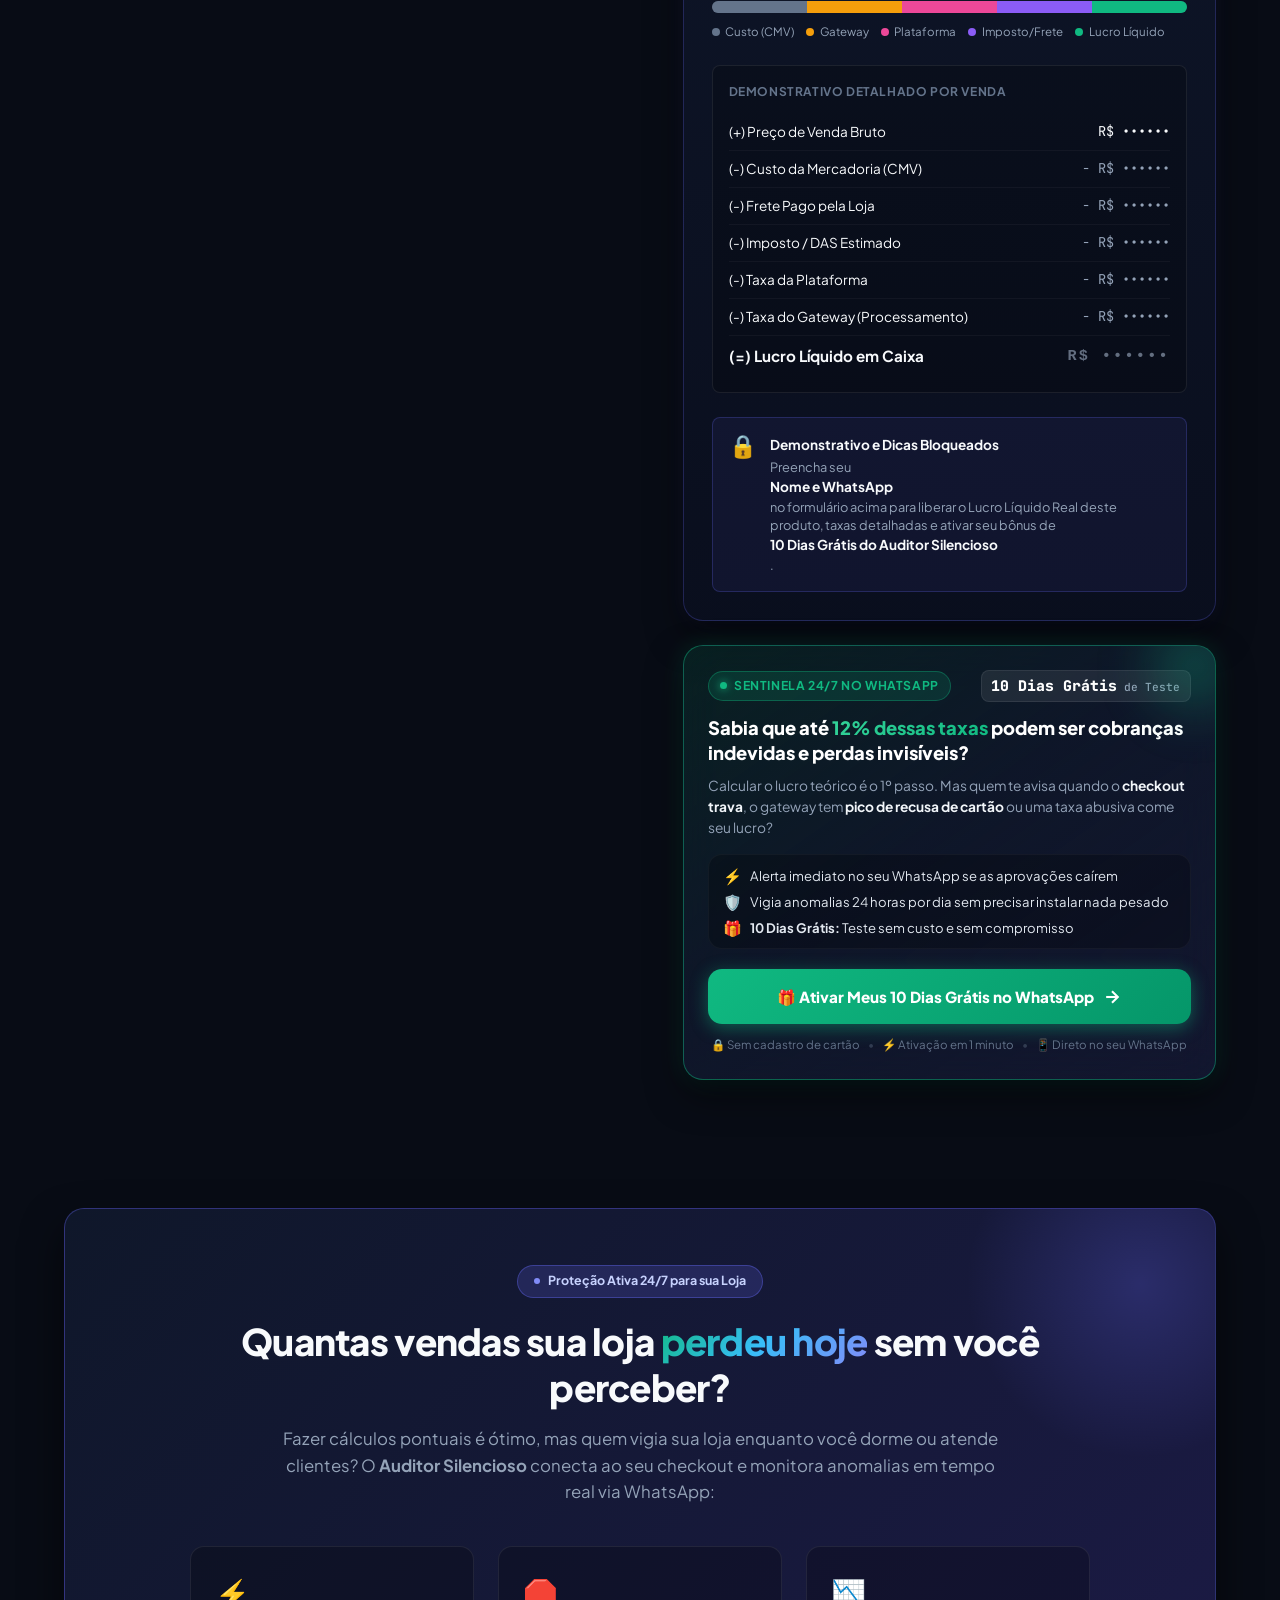
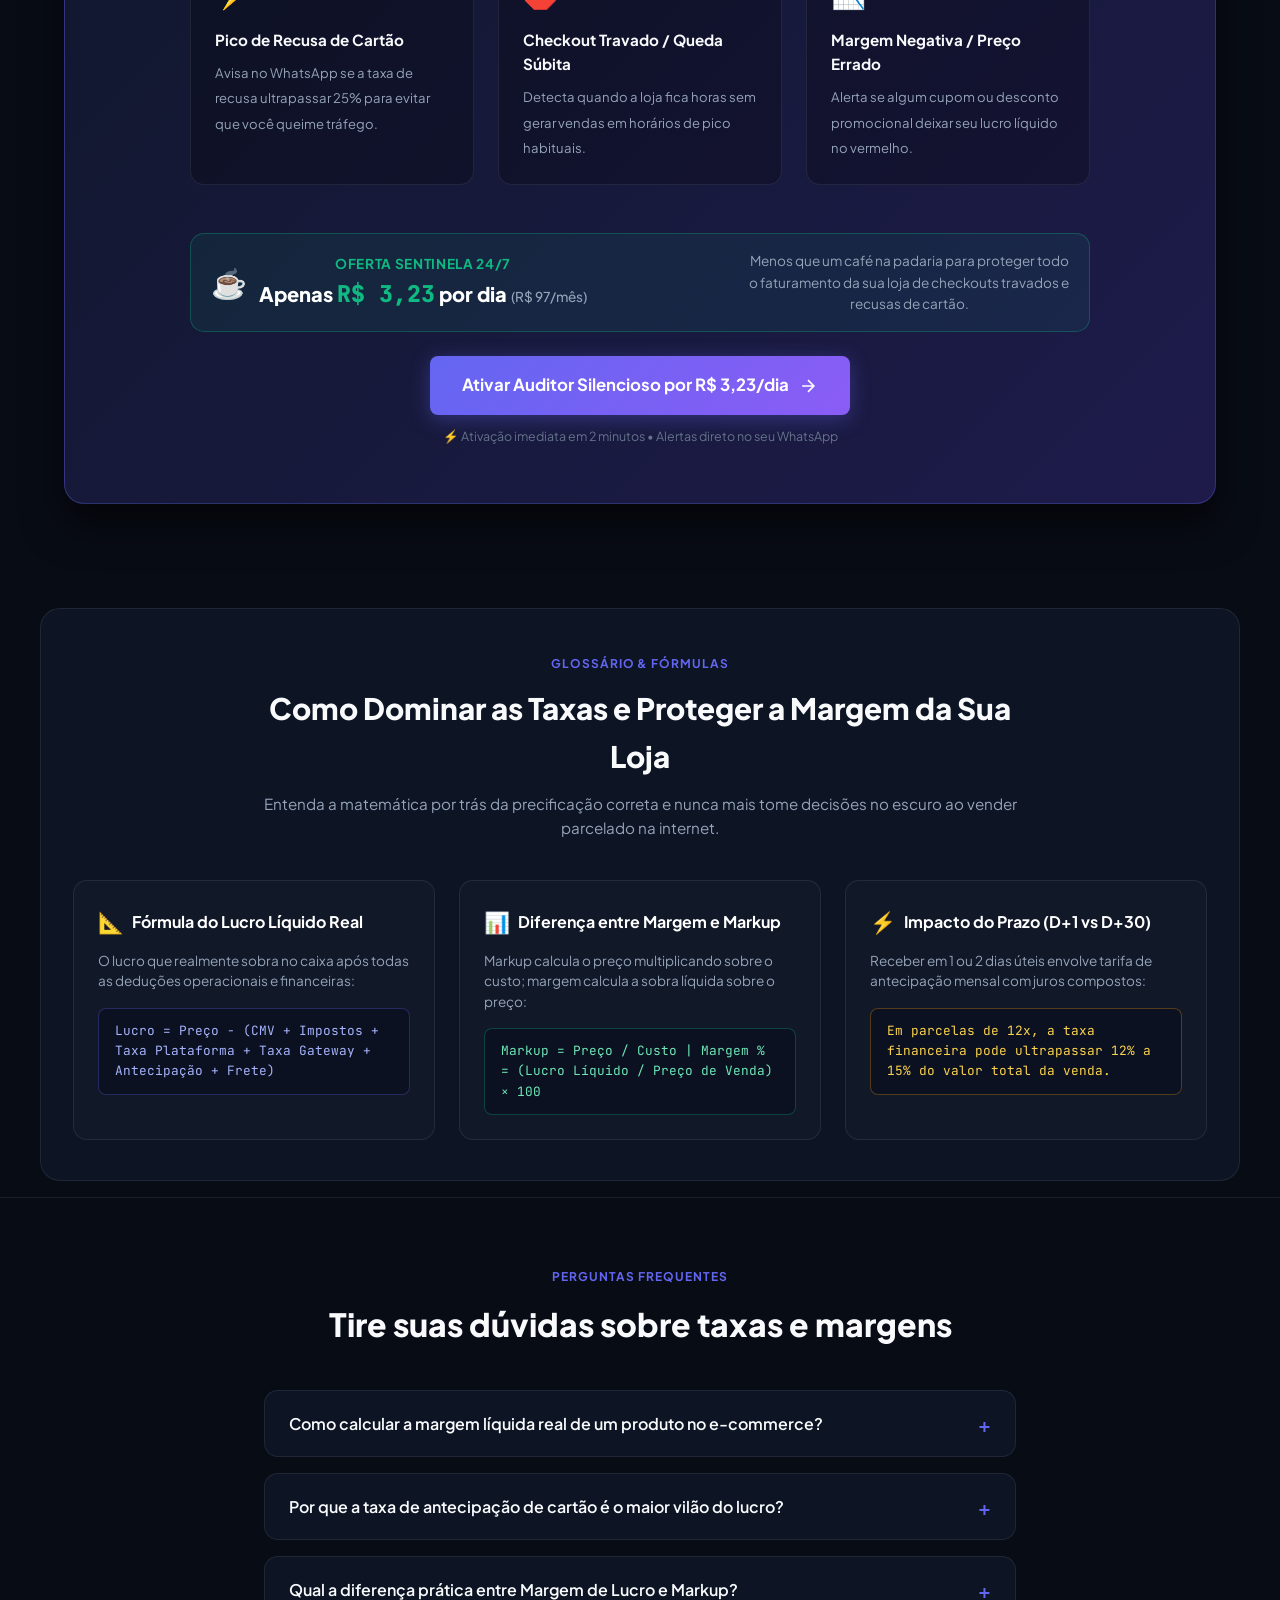
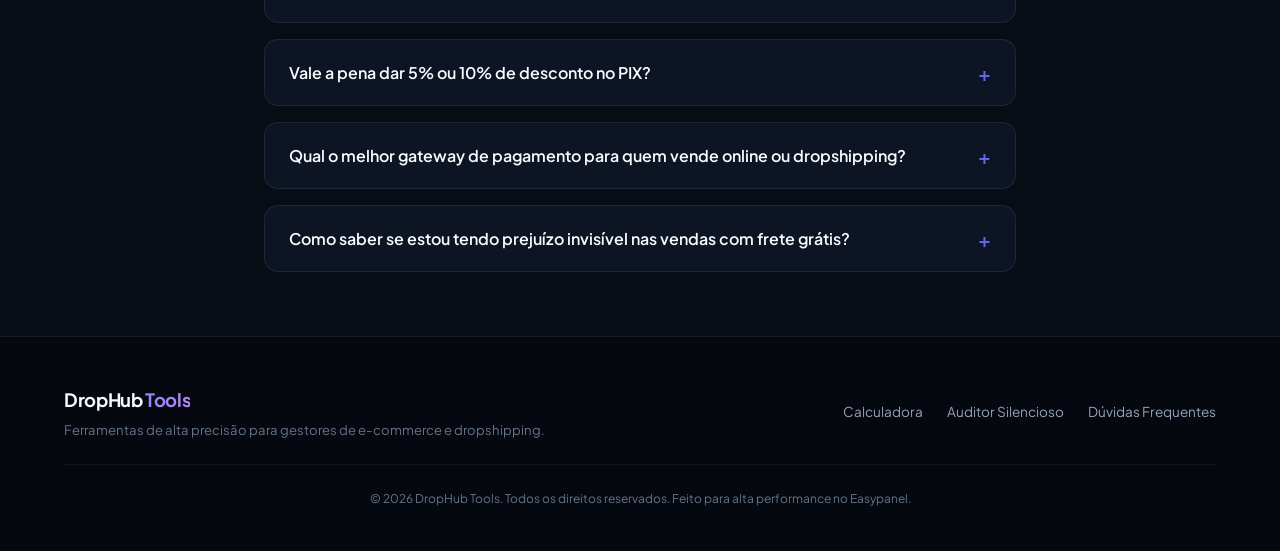
==== commit e58a9ccd: "feat: gate de whatsapp ultra visivel, destaque 10 dias gratis e bloqueio estrito de resultados" ====
--- a/index.html
+++ b/index.html
@@ -363,105 +363,112 @@
         <!-- Result Column (Right) -->
         <div class="result-column">
           
-          <!-- Notificação de Desbloqueio e Cópia Enviada ao WhatsApp -->
+          <!-- Notificação de Desbloqueio e Cópia Enviada ao WhatsApp (Aparece somente após liberar) -->
           <div id="unlocked-notification-bar" class="unlocked-alert-box hidden">
             <div class="unlocked-alert-icon">✅</div>
             <div class="unlocked-alert-text">
               <strong id="unlocked-user-greeting">Demonstrativo liberado com sucesso!</strong>
               <p id="unlocked-user-desc">Enviamos o resumo deste cálculo com o <strong>Voucher de 10 Dias Grátis do Auditor Silencioso</strong> para o seu WhatsApp.</p>
             </div>
-            <button type="button" id="btn-resend-whatsapp" class="btn-resend-sm" title="Reenviar cálculo atualizado para o WhatsApp">
-              <span>📲 Reenviar Atualizado</span>
-            </button>
-          </div>
-
-          <!-- Card de Lucro Principal com Proteção de Gate -->
+            <div class="unlocked-alert-actions">
+              <button type="button" id="btn-resend-whatsapp" class="btn-resend-sm" title="Reenviar cálculo atualizado para o WhatsApp">
+                <span>📲 Reenviar WhatsApp</span>
+              </button>
+              <button type="button" id="btn-relock-calculator" class="btn-relock-sm" title="Bloquear novamente para testar">
+                <span>🔒 Bloquear</span>
+              </button>
+            </div>
+          </div>
+
+          <!-- GATE OBRIGATÓRIO: Desbloqueio por WhatsApp (Card em Destaque Máximo) -->
+          <div id="calculator-gate" class="card calculator-gate-card">
+            <div class="gate-top-badge">
+              <span class="gate-lock-icon">🔒</span>
+              <span>RESULTADO PROTEGIDO • DIGITE SEUS DADOS PARA LIBERAR</span>
+            </div>
+
+            <h3 class="gate-title">
+              Descubra seu <span class="gradient-emerald">Lucro Real</span> & Taxas Ocultas
+            </h3>
+
+            <p class="gate-desc">
+              Mais de 68% dos lojistas perdem margem em taxas ocultas de gateway e juros de antecipação. Informe seu WhatsApp abaixo para <strong>liberar todos os números na tela</strong> e receber seu demonstrativo completo:
+            </p>
+
+            <!-- Box Destaque Máximo: 10 Dias Grátis -->
+            <div class="gate-bonus-box">
+              <div class="gate-bonus-glow"></div>
+              <div class="gate-bonus-icon">🎁</div>
+              <div class="gate-bonus-info">
+                <span class="gate-bonus-tag">PRESENTE EXCLUSIVO LIBERADO</span>
+                <strong>10 DIAS DE TESTE GRÁTIS DO AUDITOR SILENCIOSO</strong>
+                <p>Receba a auditoria deste cálculo no seu WhatsApp + 10 dias do robô sentinela vigiando sua loja 24h por dia contra checkout travado e taxas abusivas!</p>
+              </div>
+            </div>
+
+            <form id="gate-form" class="gate-form" onsubmit="return false;">
+              <div class="gate-input-group">
+                <label for="gate-name">Seu Nome ou Nome da Loja <span class="text-danger">*</span></label>
+                <div class="gate-input-wrapper">
+                  <span class="gate-input-icon">👤</span>
+                  <input type="text" id="gate-name" placeholder="Ex: Carlos Silva ou Minha Loja" required autocomplete="name">
+                </div>
+              </div>
+
+              <div class="gate-input-group">
+                <label for="gate-whatsapp">WhatsApp com DDD (para receber o cálculo) <span class="text-danger">*</span></label>
+                <div class="gate-input-wrapper">
+                  <span class="gate-input-icon">📱</span>
+                  <input type="tel" id="gate-whatsapp" placeholder="(XX) 99999-9999" required maxlength="15" autocomplete="tel">
+                </div>
+              </div>
+
+              <button type="submit" id="btn-unlock-calculator" class="btn-unlock-cta">
+                <span>🔓 DESBLOQUEAR RESULTADO + 10 DIAS GRÁTIS</span>
+                <svg width="20" height="20" viewBox="0 0 24 24" fill="none" stroke="currentColor" stroke-width="2.5">
+                  <line x1="5" y1="12" x2="19" y2="12"></line>
+                  <polyline points="12 5 19 12 12 19"></polyline>
+                </svg>
+              </button>
+
+              <div class="gate-trust-footer">
+                <span>⚡ Desbloqueio imediato na tela</span>
+                <span class="gate-sep">•</span>
+                <span>🔒 Sem spam</span>
+                <span class="gate-sep">•</span>
+                <span>💳 Sem cartão de crédito</span>
+              </div>
+            </form>
+          </div>
+
+          <!-- Card de Resultados (Condicionado ao Desbloqueio) -->
           <div class="card result-card" id="result-box">
 
-            <!-- GATE OBRIGATÓRIO: Desbloqueio por WhatsApp -->
-            <div id="calculator-gate" class="calculator-gate-overlay">
-              <div class="gate-card-inner">
-                <div class="gate-top-badge">
-                  <span class="gate-lock-icon">🔒</span>
-                  <span>Demonstrativo Financeiro Protegido</span>
-                </div>
-
-                <h3 class="gate-title">
-                  Desbloqueie o <span class="gradient-emerald">Lucro Real</span> & Análise de Taxas
-                </h3>
-
-                <p class="gate-desc">
-                  Mais de 68% dos lojistas perdem margem em taxas ocultas e juros de antecipação. Informe seu WhatsApp abaixo para <strong>liberar os números na tela</strong> e receber seu relatório detalhado:
-                </p>
-
-                <form id="gate-form" class="gate-form" onsubmit="return false;">
-                  <div class="gate-input-group">
-                    <label for="gate-name">Seu Nome ou Nome da Loja</label>
-                    <div class="gate-input-wrapper">
-                      <span class="gate-input-icon">👤</span>
-                      <input type="text" id="gate-name" placeholder="Ex: Carlos Silva ou Minha Loja" required>
-                    </div>
-                  </div>
-
-                  <div class="gate-input-group">
-                    <label for="gate-whatsapp">WhatsApp (com DDD)</label>
-                    <div class="gate-input-wrapper">
-                      <span class="gate-input-icon">📱</span>
-                      <input type="tel" id="gate-whatsapp" placeholder="(XX) 99999-9999" required maxlength="15">
-                    </div>
-                  </div>
-
-                  <!-- Bônus 10 Dias Grátis -->
-                  <div class="gate-bonus-box">
-                    <div class="gate-bonus-icon">🎁</div>
-                    <div class="gate-bonus-info">
-                      <strong>PRESENTE EXCLUSIVO INCLUSO:</strong>
-                      <span>Você ganha <strong>10 DIAS DE TESTE GRÁTIS</strong> do Auditor Silencioso 24/7 (Proteção de checkout e alertas no WhatsApp)!</span>
-                    </div>
-                  </div>
-
-                  <button type="submit" id="btn-unlock-calculator" class="btn-unlock-cta">
-                    <span>🔓 Desbloquear Lucro & Receber Análise Grátis</span>
-                    <svg width="20" height="20" viewBox="0 0 24 24" fill="none" stroke="currentColor" stroke-width="2.5">
-                      <line x1="5" y1="12" x2="19" y2="12"></line>
-                      <polyline points="12 5 19 12 12 19"></polyline>
-                    </svg>
-                  </button>
-
-                  <div class="gate-trust-footer">
-                    <span>⚡ Desbloqueio imediato na tela</span>
-                    <span class="gate-sep">•</span>
-                    <span>🔒 Sem spam</span>
-                    <span class="gate-sep">•</span>
-                    <span>💳 Sem cartão de crédito</span>
-                  </div>
-                </form>
-              </div>
-            </div>
-
-            <!-- Conteúdo Interno dos Resultados (Fica borrado antes de preencher o Gate) -->
-            <div id="result-inner-content" class="result-content-wrap is-locked-blurred">
+            <!-- Conteúdo Interno dos Resultados -->
+            <div id="result-inner-content" class="result-content-wrap">
               <div class="result-header">
                 <span class="result-label">Lucro Líquido no seu Bolso</span>
-                <span class="badge-status badge-healthy" id="badge-status">Margem Saudável</span>
+                <span class="badge-status badge-locked" id="badge-status">🔒 Aguardando Desbloqueio</span>
               </div>
 
               <div class="result-highlight">
-                <div class="big-profit" id="val-net-profit">R$ 0,00</div>
+                <div class="big-profit" id="val-net-profit">
+                  <span class="val-masked">R$ ••••••</span>
+                </div>
                 <div class="profit-submetrics">
                   <div class="submetric">
                     <span class="sub-label">Margem Líquida</span>
-                    <span class="sub-value" id="val-net-margin">0.0%</span>
+                    <span class="sub-value" id="val-net-margin">•••%</span>
                   </div>
                   <div class="submetric-divider"></div>
                   <div class="submetric">
                     <span class="sub-label">Markup Efetivo</span>
-                    <span class="sub-value" id="val-markup">0.0x</span>
+                    <span class="sub-value" id="val-markup">•••x</span>
                   </div>
                   <div class="submetric-divider"></div>
                   <div class="submetric">
                     <span class="sub-label">Total de Deduções</span>
-                    <span class="sub-value text-danger" id="val-total-fees">R$ 0,00</span>
+                    <span class="sub-value text-danger" id="val-total-fees">R$ ••••••</span>
                   </div>
                 </div>
               </div>
--- a/style.css
+++ b/style.css
@@ -1622,100 +1622,161 @@
   user-select: none;
 }
 
-.calculator-gate-overlay {
+.calculator-gate-card {
+  position: relative;
+  background: linear-gradient(180deg, #131B2E 0%, #0B1120 100%);
+  border: 2px solid #10B981;
+  box-shadow: 0 0 35px rgba(16, 185, 129, 0.22), 0 20px 45px rgba(0, 0, 0, 0.6);
+  border-radius: var(--radius-lg);
+  padding: 1.85rem 1.6rem;
+  margin-bottom: 1.5rem;
+  transition: opacity 0.4s ease, transform 0.4s ease, max-height 0.4s ease;
+  overflow: hidden;
+}
+
+.calculator-gate-card.hidden {
+  display: none !important;
+}
+
+.calculator-gate-card .gate-top-badge {
+  display: inline-flex;
+  align-items: center;
+  gap: 0.45rem;
+  background: rgba(244, 63, 94, 0.18);
+  color: #FDA4AF;
+  border: 1px solid rgba(244, 63, 94, 0.45);
+  padding: 0.35rem 0.95rem;
+  border-radius: var(--radius-full);
+  font-size: 0.73rem;
+  font-weight: 800;
+  letter-spacing: 0.04em;
+  margin-bottom: 0.85rem;
+  text-transform: uppercase;
+}
+
+.gate-lock-icon {
+  font-size: 0.88rem;
+}
+
+.calculator-gate-card .gate-title {
+  font-size: 1.45rem;
+  font-weight: 800;
+  margin-bottom: 0.5rem;
+  color: #FFFFFF;
+  line-height: 1.25;
+}
+
+.calculator-gate-card .gate-desc {
+  font-size: 0.86rem;
+  color: var(--text-muted);
+  line-height: 1.5;
+  margin-bottom: 1.2rem;
+}
+
+/* Box Destaque Máximo: 10 Dias Grátis */
+.gate-bonus-box {
+  position: relative;
+  display: flex;
+  align-items: flex-start;
+  gap: 0.85rem;
+  background: linear-gradient(135deg, rgba(16, 185, 129, 0.18) 0%, rgba(245, 158, 11, 0.15) 100%);
+  border: 1.5px solid #10B981;
+  box-shadow: 0 0 20px rgba(16, 185, 129, 0.15);
+  border-radius: var(--radius-md);
+  padding: 1rem 1.15rem;
+  text-align: left;
+  margin: 1.2rem 0;
+  overflow: hidden;
+}
+
+.gate-bonus-glow {
   position: absolute;
-  top: 0;
-  left: 0;
-  right: 0;
-  bottom: 0;
-  background: rgba(11, 17, 32, 0.92);
-  backdrop-filter: blur(14px);
-  -webkit-backdrop-filter: blur(14px);
-  border-radius: var(--radius-lg);
-  z-index: 25;
-  display: flex;
-  align-items: center;
-  justify-content: center;
-  padding: 1.5rem;
-  transition: opacity 0.4s ease, visibility 0.4s ease;
-}
-
-.calculator-gate-overlay.hidden {
-  opacity: 0;
-  visibility: hidden;
+  top: -30px;
+  right: -30px;
+  width: 90px;
+  height: 90px;
+  background: radial-gradient(circle, rgba(16, 185, 129, 0.4) 0%, transparent 70%);
   pointer-events: none;
 }
 
-.gate-card-inner {
-  max-width: 440px;
-  width: 100%;
-  text-align: center;
-}
-
-.gate-top-badge {
-  display: inline-flex;
-  align-items: center;
-  gap: 0.4rem;
-  background: rgba(244, 63, 94, 0.15);
-  color: #FB7185;
-  border: 1px solid rgba(244, 63, 94, 0.35);
-  padding: 0.3rem 0.85rem;
+.gate-bonus-icon {
+  font-size: 1.7rem;
+  line-height: 1;
+  flex-shrink: 0;
+  animation: bounce 2s infinite ease-in-out;
+}
+
+@keyframes bounce {
+  0%, 100% { transform: translateY(0); }
+  50% { transform: translateY(-4px); }
+}
+
+.gate-bonus-info {
+  flex-grow: 1;
+  font-size: 0.82rem;
+  color: #E2E8F0;
+  line-height: 1.4;
+}
+
+.gate-bonus-tag {
+  display: inline-block;
+  background: #10B981;
+  color: #064E3B;
+  font-size: 0.68rem;
+  font-weight: 800;
+  padding: 0.15rem 0.5rem;
   border-radius: var(--radius-full);
-  font-size: 0.75rem;
-  font-weight: 700;
-  margin-bottom: 0.75rem;
-}
-
-.gate-lock-icon {
-  font-size: 0.85rem;
-}
-
-.gate-title {
-  font-size: 1.35rem;
+  margin-bottom: 0.35rem;
+  letter-spacing: 0.05em;
+}
+
+.gate-bonus-info strong {
+  display: block;
+  color: #34D399;
   font-weight: 800;
-  margin-bottom: 0.4rem;
-  color: var(--text-main);
-  line-height: 1.25;
-}
-
-.gate-desc {
-  font-size: 0.84rem;
-  color: var(--text-muted);
-  line-height: 1.45;
-  margin-bottom: 1.2rem;
+  font-size: 0.95rem;
+  margin-bottom: 0.25rem;
+  letter-spacing: 0.01em;
+}
+
+.gate-bonus-info p {
+  margin: 0;
+  color: #CBD5E1;
+  font-size: 0.8rem;
 }
 
 .gate-input-group {
   text-align: left;
-  margin-bottom: 0.85rem;
+  margin-bottom: 1rem;
 }
 
 .gate-input-group label {
-  font-size: 0.75rem;
-  font-weight: 600;
-  color: var(--text-muted);
+  font-size: 0.78rem;
+  font-weight: 700;
+  color: #E2E8F0;
   display: block;
-  margin-bottom: 0.3rem;
+  margin-bottom: 0.4rem;
 }
 
 .gate-input-wrapper {
   display: flex;
   align-items: center;
-  background: #080C15;
-  border: 1px solid rgba(255, 255, 255, 0.14);
-  border-radius: var(--radius-sm);
-  padding: 0 0.8rem;
-  transition: border-color 0.2s, box-shadow 0.2s;
+  background: #090D1A;
+  border: 1.5px solid rgba(255, 255, 255, 0.18);
+  border-radius: var(--radius-sm);
+  padding: 0 0.9rem;
+  transition: all 0.25s ease;
 }
 
 .gate-input-wrapper:focus-within {
   border-color: #10B981;
-  box-shadow: 0 0 0 2px rgba(16, 185, 129, 0.25);
+  background: #0A1124;
+  box-shadow: 0 0 0 3px rgba(16, 185, 129, 0.3);
 }
 
 .gate-input-icon {
-  font-size: 1rem;
-  opacity: 0.7;
+  font-size: 1.15rem;
+  opacity: 0.85;
 }
 
 .gate-input-wrapper input {
@@ -1723,69 +1784,46 @@
   background: transparent;
   border: none;
   outline: none;
-  color: var(--text-main);
-  font-size: 0.92rem;
-  padding: 0.75rem 0.6rem;
+  color: #FFFFFF;
+  font-size: 0.98rem;
+  font-weight: 600;
+  padding: 0.85rem 0.65rem;
   font-family: inherit;
 }
 
-.gate-bonus-box {
-  display: flex;
-  align-items: flex-start;
-  gap: 0.7rem;
-  background: rgba(16, 185, 129, 0.1);
-  border: 1px dashed rgba(16, 185, 129, 0.4);
-  border-radius: var(--radius-sm);
-  padding: 0.75rem 0.9rem;
-  text-align: left;
-  margin: 1rem 0;
-}
-
-.gate-bonus-icon {
-  font-size: 1.35rem;
-  line-height: 1;
-}
-
-.gate-bonus-info {
-  font-size: 0.78rem;
-  color: #A7F3D0;
-  line-height: 1.35;
-}
-
-.gate-bonus-info strong {
-  display: block;
-  color: #34D399;
-  font-weight: 800;
-  margin-bottom: 0.15rem;
+.gate-input-wrapper input::placeholder {
+  color: #64748B;
+  font-weight: 400;
 }
 
 .btn-unlock-cta {
   width: 100%;
-  padding: 0.95rem 1rem;
+  padding: 1.05rem 1.2rem;
   background: linear-gradient(135deg, #10B981 0%, #059669 100%);
   border: none;
   color: #FFFFFF;
-  font-size: 0.95rem;
+  font-size: 0.98rem;
   font-weight: 800;
   border-radius: var(--radius-sm);
   cursor: pointer;
   display: inline-flex;
   align-items: center;
   justify-content: center;
-  gap: 0.5rem;
-  box-shadow: 0 4px 18px rgba(16, 185, 129, 0.45);
+  gap: 0.6rem;
+  box-shadow: 0 4px 22px rgba(16, 185, 129, 0.5);
   transition: transform 0.2s, box-shadow 0.2s, filter 0.2s;
   font-family: inherit;
+  letter-spacing: 0.02em;
 }
 
 .btn-unlock-cta:hover {
   transform: translateY(-2px);
-  filter: brightness(1.08);
-  box-shadow: 0 6px 24px rgba(16, 185, 129, 0.6);
+  filter: brightness(1.1);
+  box-shadow: 0 8px 30px rgba(16, 185, 129, 0.65);
 }
 
 .btn-unlock-cta:disabled {
-  opacity: 0.6;
+  opacity: 0.65;
   cursor: not-allowed;
   transform: none;
 }
@@ -1794,15 +1832,54 @@
   display: flex;
   align-items: center;
   justify-content: center;
-  gap: 0.4rem;
-  font-size: 0.72rem;
+  gap: 0.5rem;
+  font-size: 0.74rem;
   color: var(--text-dim);
-  margin-top: 0.8rem;
+  margin-top: 0.85rem;
   flex-wrap: wrap;
 }
 
 .gate-sep {
   opacity: 0.4;
+}
+
+/* Estilos de Bloqueio nos Resultados */
+.val-masked {
+  letter-spacing: 0.15em;
+  opacity: 0.65;
+  font-family: monospace;
+}
+
+.badge-locked {
+  background: rgba(239, 68, 68, 0.18) !important;
+  color: #FCA5A5 !important;
+  border: 1px solid rgba(239, 68, 68, 0.4) !important;
+}
+
+.unlocked-alert-actions {
+  display: flex;
+  align-items: center;
+  gap: 0.5rem;
+  flex-shrink: 0;
+}
+
+.btn-relock-sm {
+  background: rgba(239, 68, 68, 0.15);
+  border: 1px solid rgba(239, 68, 68, 0.35);
+  color: #FCA5A5;
+  border-radius: var(--radius-sm);
+  padding: 0.45rem 0.75rem;
+  font-size: 0.78rem;
+  font-weight: 700;
+  cursor: pointer;
+  white-space: nowrap;
+  transition: all 0.2s;
+  font-family: inherit;
+}
+
+.btn-relock-sm:hover {
+  background: rgba(239, 68, 68, 0.3);
+  color: #FFFFFF;
 }
 
 /* Notificação Unlocked Bar */
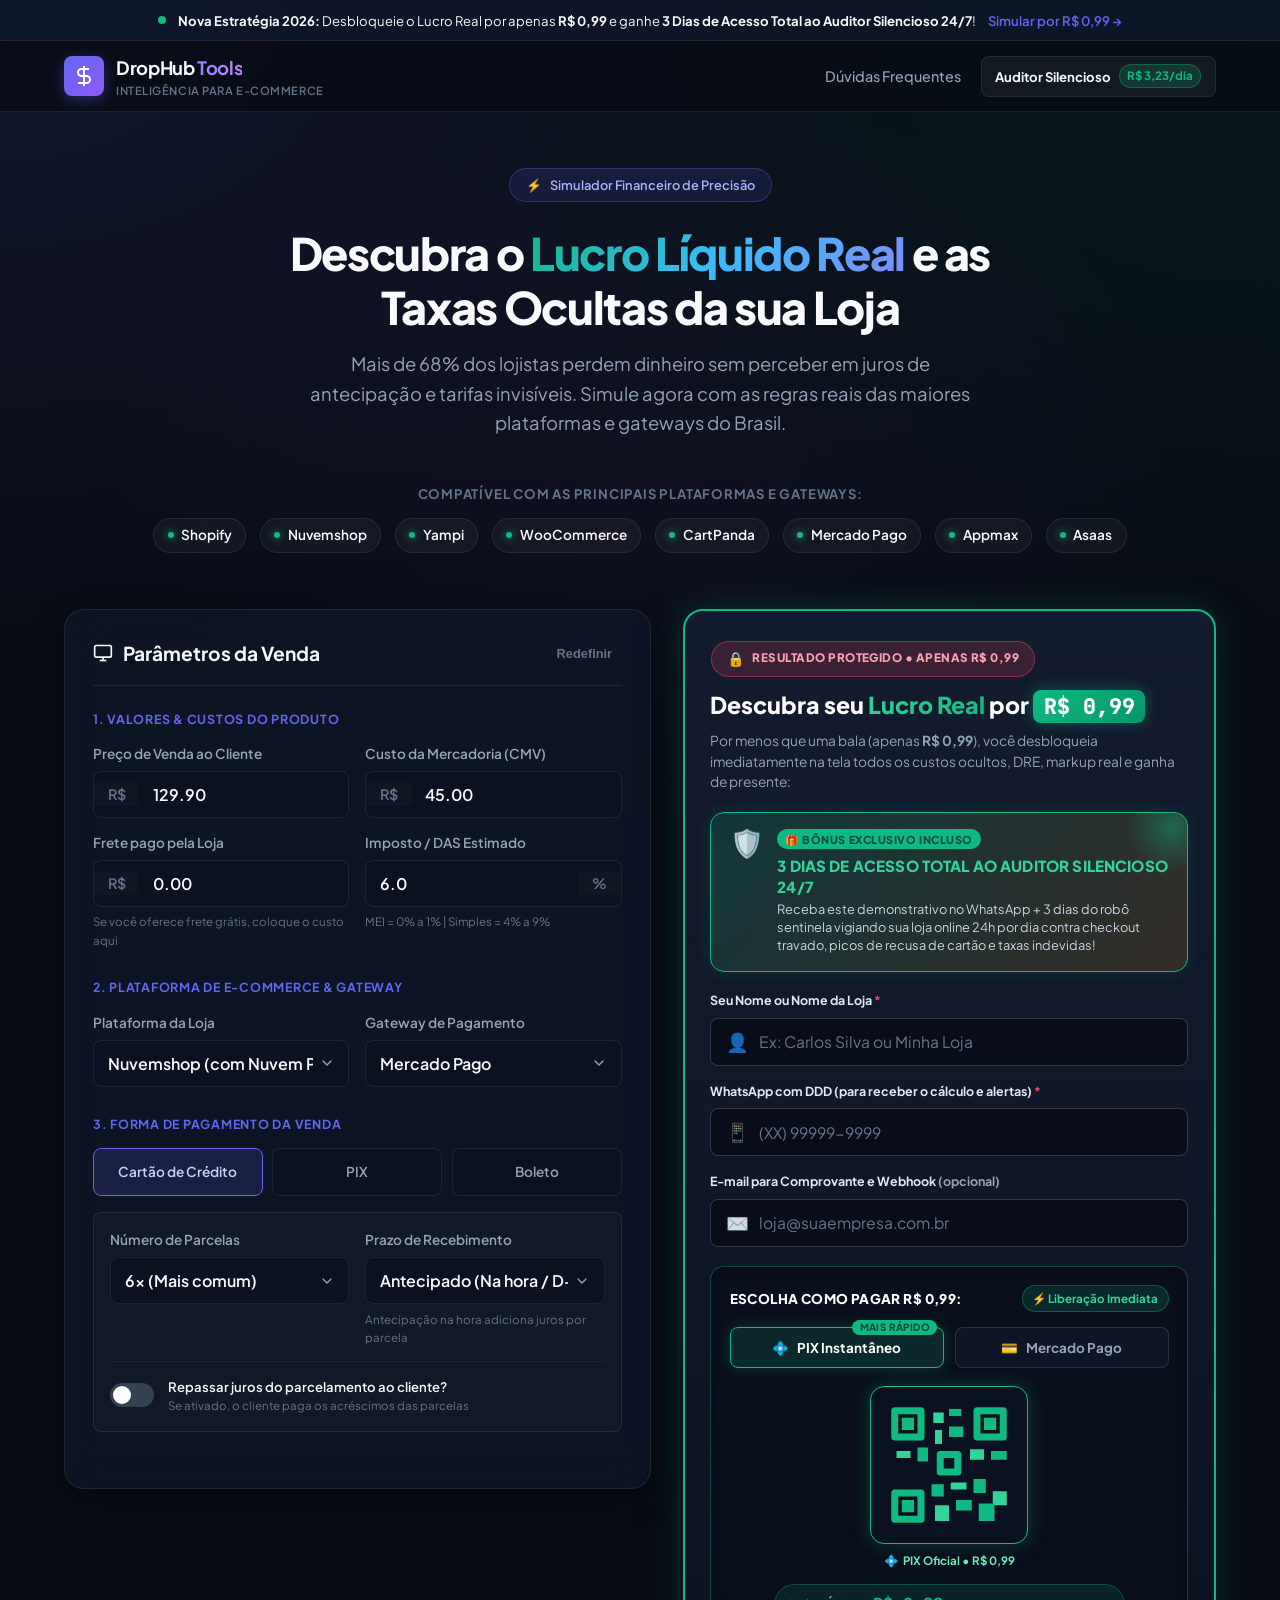
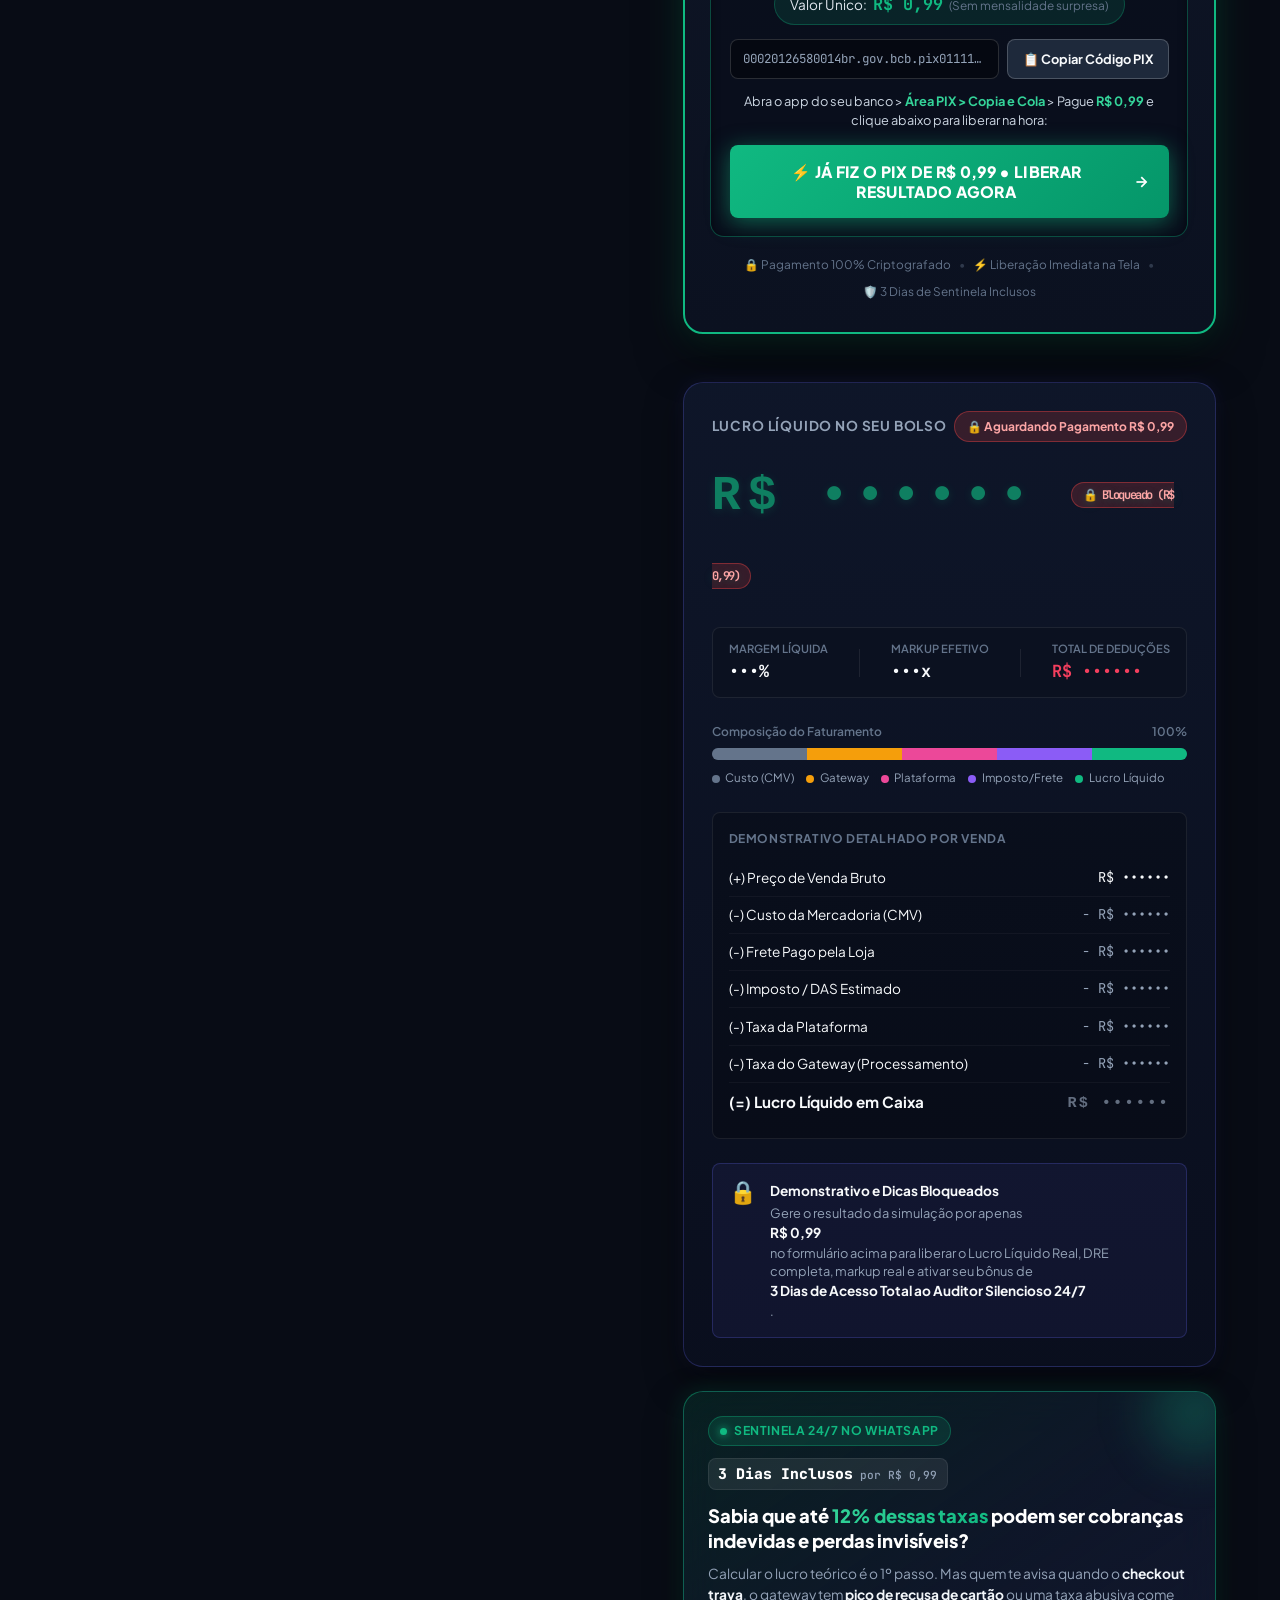
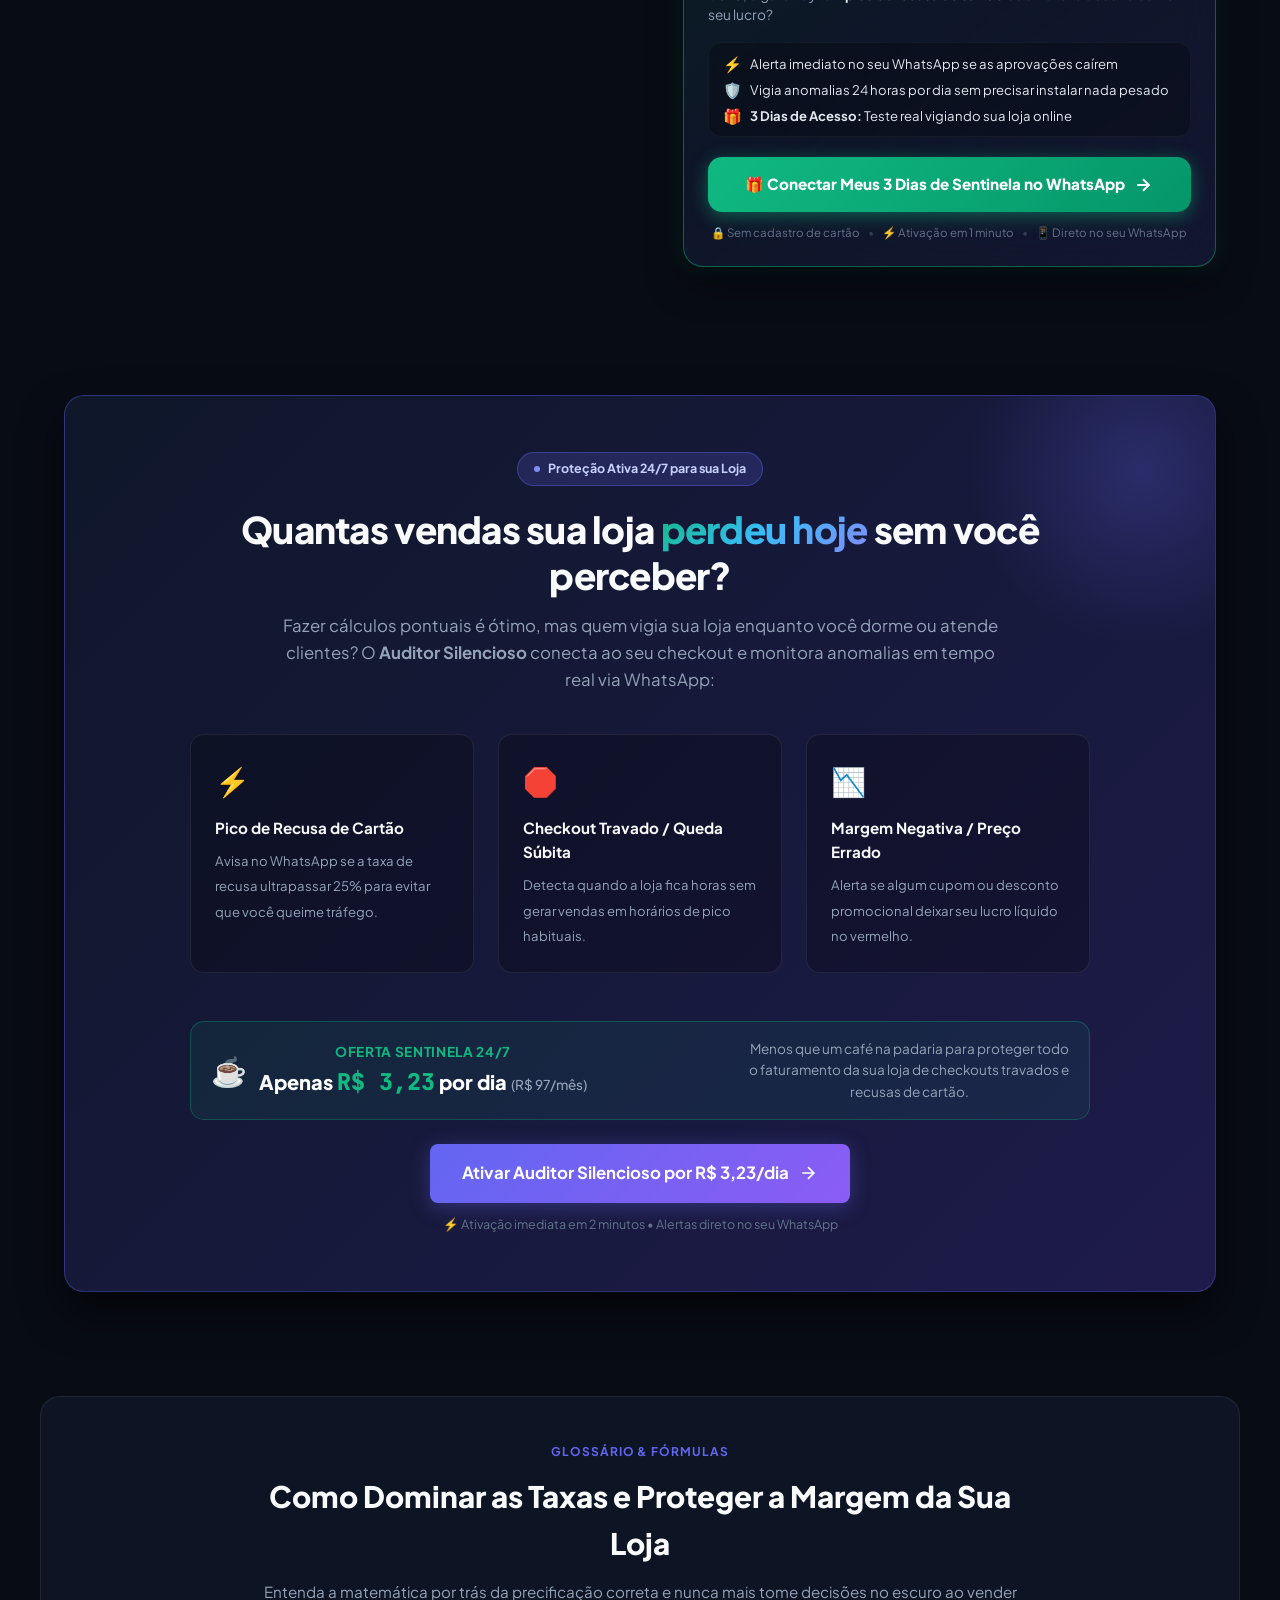
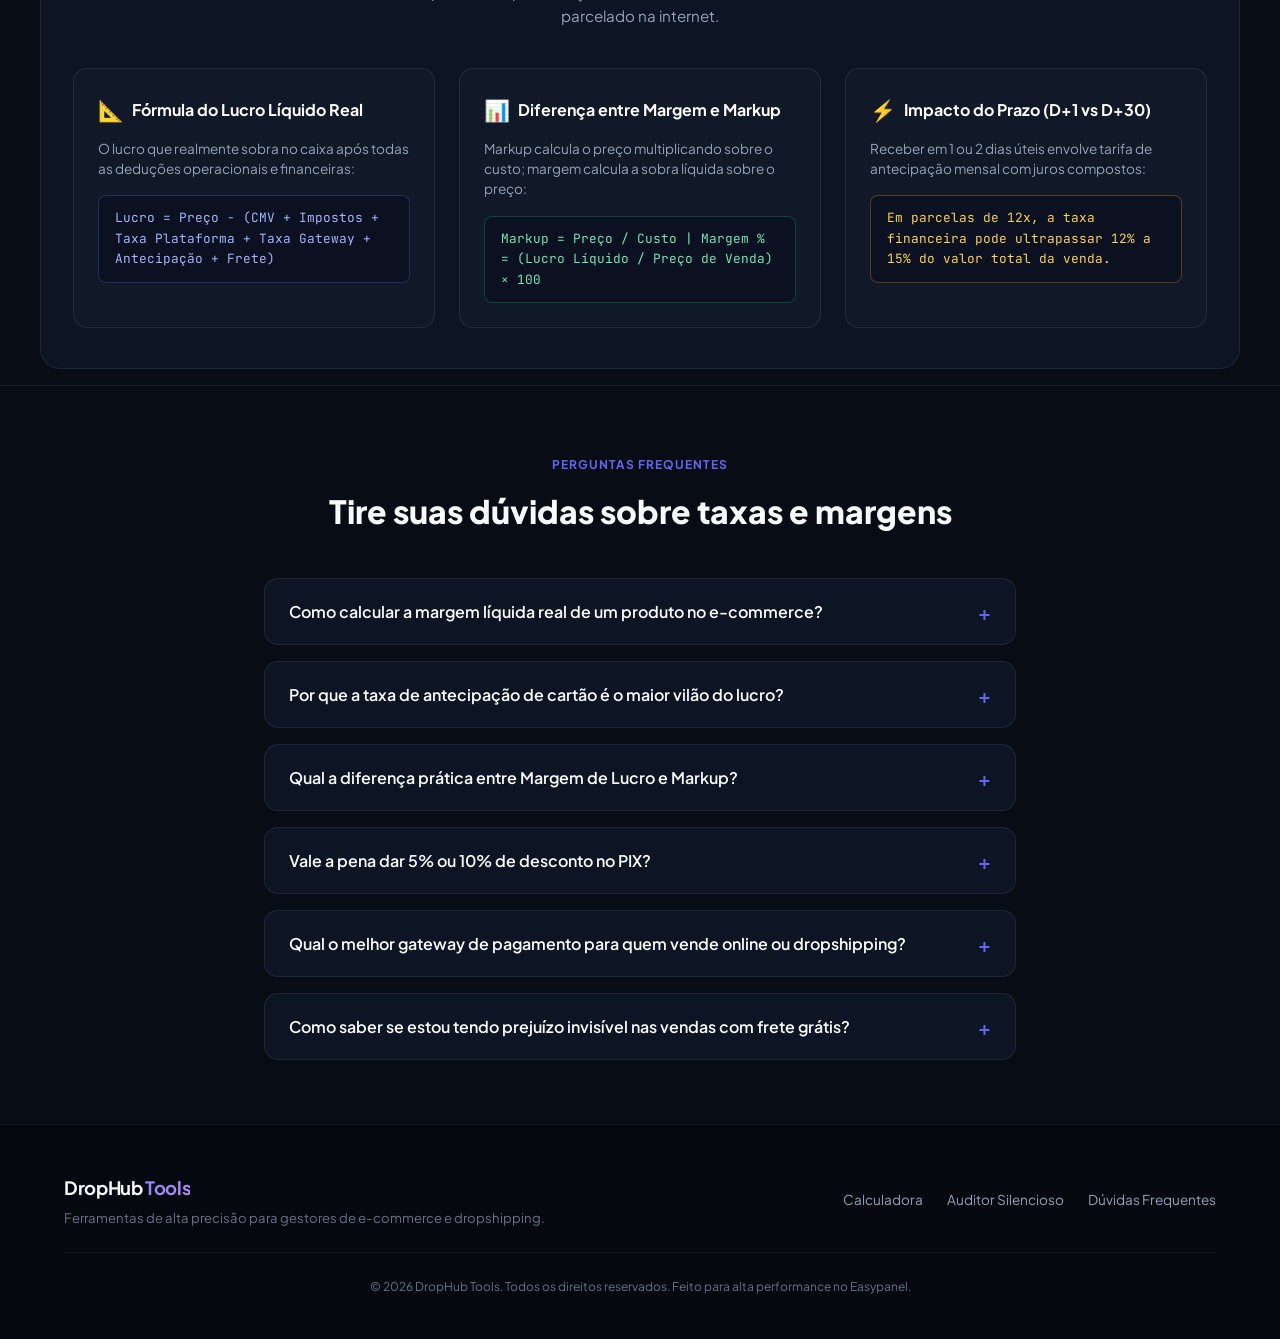
==== commit 7424ca96: "feat: estrategia da calculadora cobrar 0,99 centavos e liberar 3 dias de acesso ao auditor silencios" ====
--- a/index.html
+++ b/index.html
@@ -131,8 +131,8 @@
   <aside class="announcement-bar">
     <div class="container announcement-content">
       <span class="badge-pulse"></span>
-      <span><strong>Atualizado 2026:</strong> Inclui taxas atualizadas de Mercado Pago, Nuvemshop, Shopify, Yampi e Asaas.</span>
-      <a href="auditor.html" class="announcement-link">Conhecer Monitoramento 24h &rarr;</a>
+      <span><strong>Nova Estratégia 2026:</strong> Desbloqueie o Lucro Real por apenas <strong>R$ 0,99</strong> e ganhe <strong>3 Dias de Acesso Total ao Auditor Silencioso 24/7</strong>!</span>
+      <a href="#simulador" class="announcement-link">Simular por R$ 0,99 &rarr;</a>
     </div>
   </aside>
 
@@ -363,14 +363,20 @@
         <!-- Result Column (Right) -->
         <div class="result-column">
           
-          <!-- Notificação de Desbloqueio e Cópia Enviada ao WhatsApp (Aparece somente após liberar) -->
+          <!-- Notificação de Desbloqueio e Acesso de 3 Dias Ativo -->
           <div id="unlocked-notification-bar" class="unlocked-alert-box hidden">
-            <div class="unlocked-alert-icon">✅</div>
+            <div class="unlocked-alert-icon">🎉</div>
             <div class="unlocked-alert-text">
-              <strong id="unlocked-user-greeting">Demonstrativo liberado com sucesso!</strong>
-              <p id="unlocked-user-desc">Enviamos o resumo deste cálculo com o <strong>Voucher de 10 Dias Grátis do Auditor Silencioso</strong> para o seu WhatsApp.</p>
+              <strong id="unlocked-user-greeting">Demonstrativo Liberado com Sucesso! (Pagamento R$ 0,99 Confirmado)</strong>
+              <p id="unlocked-user-desc">
+                Seu acesso de <strong>3 Dias ao Auditor Silencioso 24/7</strong> está ATIVO!
+                <span class="countdown-badge">⏳ Expira em: <strong id="auditor-countdown-timer">72h 00m</strong></span>
+              </p>
             </div>
             <div class="unlocked-alert-actions">
+              <button type="button" id="btn-open-auditor-onboarding" class="btn-onboarding-sm" title="Instruções para conectar sua loja ao Sentinela">
+                <span>🛡️ Conectar Loja</span>
+              </button>
               <button type="button" id="btn-resend-whatsapp" class="btn-resend-sm" title="Reenviar cálculo atualizado para o WhatsApp">
                 <span>📲 Reenviar WhatsApp</span>
               </button>
@@ -380,29 +386,29 @@
             </div>
           </div>
 
-          <!-- GATE OBRIGATÓRIO: Desbloqueio por WhatsApp (Card em Destaque Máximo) -->
+          <!-- GATE OBRIGATÓRIO: Micro-Checkout R$ 0,99 (Resultado + 3 Dias Auditor Silencioso) -->
           <div id="calculator-gate" class="card calculator-gate-card">
             <div class="gate-top-badge">
               <span class="gate-lock-icon">🔒</span>
-              <span>RESULTADO PROTEGIDO • DIGITE SEUS DADOS PARA LIBERAR</span>
+              <span>RESULTADO PROTEGIDO • APENAS R$ 0,99</span>
             </div>
 
             <h3 class="gate-title">
-              Descubra seu <span class="gradient-emerald">Lucro Real</span> & Taxas Ocultas
+              Descubra seu <span class="gradient-emerald">Lucro Real</span> por <span class="price-pill-highlight">R$ 0,99</span>
             </h3>
 
             <p class="gate-desc">
-              Mais de 68% dos lojistas perdem margem em taxas ocultas de gateway e juros de antecipação. Informe seu WhatsApp abaixo para <strong>liberar todos os números na tela</strong> e receber seu demonstrativo completo:
+              Por menos que uma bala (apenas <strong>R$ 0,99</strong>), você desbloqueia imediatamente na tela todos os custos ocultos, DRE, markup real e ganha de presente:
             </p>
 
-            <!-- Box Destaque Máximo: 10 Dias Grátis -->
+            <!-- Box Destaque Máximo: 3 Dias de Acesso ao Auditor Silencioso -->
             <div class="gate-bonus-box">
               <div class="gate-bonus-glow"></div>
-              <div class="gate-bonus-icon">🎁</div>
+              <div class="gate-bonus-icon">🛡️</div>
               <div class="gate-bonus-info">
-                <span class="gate-bonus-tag">PRESENTE EXCLUSIVO LIBERADO</span>
-                <strong>10 DIAS DE TESTE GRÁTIS DO AUDITOR SILENCIOSO</strong>
-                <p>Receba a auditoria deste cálculo no seu WhatsApp + 10 dias do robô sentinela vigiando sua loja 24h por dia contra checkout travado e taxas abusivas!</p>
+                <span class="gate-bonus-tag">🎁 BÔNUS EXCLUSIVO INCLUSO</span>
+                <strong>3 DIAS DE ACESSO TOTAL AO AUDITOR SILENCIOSO 24/7</strong>
+                <p>Receba este demonstrativo no WhatsApp + 3 dias do robô sentinela vigiando sua loja online 24h por dia contra checkout travado, picos de recusa de cartão e taxas indevidas!</p>
               </div>
             </div>
 
@@ -416,27 +422,136 @@
               </div>
 
               <div class="gate-input-group">
-                <label for="gate-whatsapp">WhatsApp com DDD (para receber o cálculo) <span class="text-danger">*</span></label>
+                <label for="gate-whatsapp">WhatsApp com DDD (para receber o cálculo e alertas) <span class="text-danger">*</span></label>
                 <div class="gate-input-wrapper">
                   <span class="gate-input-icon">📱</span>
                   <input type="tel" id="gate-whatsapp" placeholder="(XX) 99999-9999" required maxlength="15" autocomplete="tel">
                 </div>
               </div>
 
-              <button type="submit" id="btn-unlock-calculator" class="btn-unlock-cta">
-                <span>🔓 DESBLOQUEAR RESULTADO + 10 DIAS GRÁTIS</span>
-                <svg width="20" height="20" viewBox="0 0 24 24" fill="none" stroke="currentColor" stroke-width="2.5">
-                  <line x1="5" y1="12" x2="19" y2="12"></line>
-                  <polyline points="12 5 19 12 12 19"></polyline>
-                </svg>
-              </button>
+              <div class="gate-input-group">
+                <label for="gate-email">E-mail para Comprovante e Webhook <span class="text-muted">(opcional)</span></label>
+                <div class="gate-input-wrapper">
+                  <span class="gate-input-icon">✉️</span>
+                  <input type="email" id="gate-email" placeholder="loja@suaempresa.com.br" autocomplete="email">
+                </div>
+              </div>
+
+              <!-- Seletor de Pagamento R$ 0,99 -->
+              <div class="gate-payment-section">
+                <div class="gate-payment-header">
+                  <span class="gate-payment-label">Escolha como pagar R$ 0,99:</span>
+                  <span class="gate-badge-instant">⚡ Liberação Imediata</span>
+                </div>
+
+                <div class="gate-pay-tabs">
+                  <button type="button" class="gate-pay-tab active" id="tab-gate-pix">
+                    <span class="tab-icon">💠</span>
+                    <span>PIX Instantâneo</span>
+                    <span class="tab-chip">Mais Rápido</span>
+                  </button>
+                  <button type="button" class="gate-pay-tab" id="tab-gate-mp">
+                    <span class="tab-icon">💳</span>
+                    <span>Mercado Pago</span>
+                  </button>
+                </div>
+
+                <!-- Painel PIX -->
+                <div id="gate-panel-pix" class="gate-pay-panel active">
+                  <div class="pix-payment-box">
+                    <div class="pix-qr-wrap">
+                      <div class="pix-qr-code" id="pix-qr-container">
+                        <!-- QR Code Canvas / SVG -->
+                        <svg class="pix-qr-svg" viewBox="0 0 160 160" width="140" height="140">
+                          <rect width="160" height="160" fill="#0A1120" rx="8"/>
+                          <!-- QR code stylized pattern -->
+                          <rect x="14" y="14" width="38" height="38" fill="#10B981" rx="4"/>
+                          <rect x="22" y="22" width="22" height="22" fill="#0A1120"/>
+                          <rect x="26" y="26" width="14" height="14" fill="#10B981"/>
+
+                          <rect x="108" y="14" width="38" height="38" fill="#10B981" rx="4"/>
+                          <rect x="116" y="22" width="22" height="22" fill="#0A1120"/>
+                          <rect x="120" y="26" width="14" height="14" fill="#10B981"/>
+
+                          <rect x="14" y="108" width="38" height="38" fill="#10B981" rx="4"/>
+                          <rect x="22" y="116" width="22" height="22" fill="#0A1120"/>
+                          <rect x="26" y="120" width="14" height="14" fill="#10B981"/>
+
+                          <!-- Data blocks -->
+                          <rect x="62" y="20" width="12" height="12" fill="#34D399"/>
+                          <rect x="80" y="16" width="14" height="8" fill="#10B981"/>
+                          <rect x="64" y="40" width="8" height="16" fill="#34D399"/>
+                          <rect x="80" y="36" width="16" height="12" fill="#10B981"/>
+                          <rect x="20" y="64" width="16" height="8" fill="#34D399"/>
+                          <rect x="44" y="60" width="12" height="16" fill="#10B981"/>
+                          <rect x="66" y="64" width="28" height="28" fill="#10B981" rx="4"/>
+                          <rect x="74" y="72" width="12" height="12" fill="#0A1120"/>
+                          <rect x="104" y="62" width="16" height="12" fill="#34D399"/>
+                          <rect x="128" y="64" width="18" height="10" fill="#10B981"/>
+                          <rect x="60" y="102" width="14" height="14" fill="#10B981"/>
+                          <rect x="82" y="100" width="18" height="8" fill="#34D399"/>
+                          <rect x="108" y="96" width="14" height="16" fill="#10B981"/>
+                          <rect x="130" y="110" width="16" height="16" fill="#34D399"/>
+                          <rect x="64" y="126" width="16" height="18" fill="#34D399"/>
+                          <rect x="88" y="120" width="18" height="12" fill="#10B981"/>
+                          <rect x="114" y="124" width="18" height="20" fill="#10B981"/>
+                        </svg>
+                      </div>
+                      <div class="pix-qr-badge">
+                        <span class="pix-logo-icon">💠</span>
+                        <span>PIX Oficial • R$ 0,99</span>
+                      </div>
+                    </div>
+
+                    <div class="pix-amount-pill">
+                      <span>Valor Único:</span> <strong>R$ 0,99</strong> <small>(Sem mensalidade surpresa)</small>
+                    </div>
+
+                    <div class="pix-copy-wrap">
+                      <input type="text" id="pix-copy-paste-input" readonly value="00020126580014br.gov.bcb.pix01111299231022252040000530398654040.995802BR5913DROPHUB TOOLS6009SAO PAULO62180514CALCULADORA0996304C254" class="pix-copy-input">
+                      <button type="button" id="btn-copy-pix" class="btn-copy-pix" title="Clique para copiar o código PIX Copia e Cola">
+                        <span id="btn-copy-pix-text">📋 Copiar Código PIX</span>
+                      </button>
+                    </div>
+
+                    <p class="pix-instructions">
+                      Abra o app do seu banco > <strong>Área PIX > Copia e Cola</strong> > Pague <strong>R$ 0,99</strong> e clique abaixo para liberar na hora:
+                    </p>
+
+                    <button type="button" id="btn-confirm-pix-payment" class="btn-unlock-cta btn-pix-confirm">
+                      <span id="btn-confirm-pix-text">⚡ JÁ FIZ O PIX DE R$ 0,99 • LIBERAR RESULTADO AGORA</span>
+                      <svg width="20" height="20" viewBox="0 0 24 24" fill="none" stroke="currentColor" stroke-width="2.5">
+                        <line x1="5" y1="12" x2="19" y2="12"></line>
+                        <polyline points="12 5 19 12 12 19"></polyline>
+                      </svg>
+                    </button>
+                  </div>
+                </div>
+
+                <!-- Painel Mercado Pago -->
+                <div id="gate-panel-mp" class="gate-pay-panel" style="display: none;">
+                  <div class="mp-payment-box">
+                    <p class="mp-desc">
+                      Pague <strong>R$ 0,99</strong> com Cartão de Crédito ou Saldo no ambiente 100% criptografado do Mercado Pago.
+                    </p>
+                    <button type="button" id="btn-checkout-mp" class="btn-unlock-cta btn-mp-cta">
+                      <span id="btn-mp-text">💳 PAGAR R$ 0,99 NO MERCADO PAGO</span>
+                      <svg width="20" height="20" viewBox="0 0 24 24" fill="none" stroke="currentColor" stroke-width="2.5">
+                        <line x1="5" y1="12" x2="19" y2="12"></line>
+                        <polyline points="12 5 19 12 12 19"></polyline>
+                      </svg>
+                    </button>
+                  </div>
+                </div>
+
+              </div>
 
               <div class="gate-trust-footer">
-                <span>⚡ Desbloqueio imediato na tela</span>
+                <span>🔒 Pagamento 100% Criptografado</span>
                 <span class="gate-sep">•</span>
-                <span>🔒 Sem spam</span>
+                <span>⚡ Liberação Imediata na Tela</span>
                 <span class="gate-sep">•</span>
-                <span>💳 Sem cartão de crédito</span>
+                <span>🛡️ 3 Dias de Sentinela Inclusos</span>
               </div>
             </form>
           </div>
@@ -548,7 +663,7 @@
             </div>
           </div>
 
-          <!-- Banner de Alta Conversão: Auditor Silencioso & Bônus de 10 Dias -->
+          <!-- Banner de Alta Conversão: Auditor Silencioso & Bônus de 3 Dias -->
           <div class="card auditor-banner-card" id="banner-auditor-silencioso">
             <div class="auditor-banner-glow"></div>
             
@@ -558,7 +673,7 @@
                 Sentinela 24/7 no WhatsApp
               </span>
               <span class="auditor-price-tag" id="auditor-badge-trial-tag">
-                10 Dias Grátis<small> de Teste</small>
+                3 Dias Inclusos<small> por R$ 0,99</small>
               </span>
             </div>
 
@@ -581,12 +696,12 @@
               </div>
               <div class="perk-item">
                 <span class="perk-icon">🎁</span>
-                <span><strong>10 Dias Grátis:</strong> Teste sem custo e sem compromisso</span>
-              </div>
-            </div>
-
-            <a href="https://wa.me/5512992310222?text=Ol%C3%A1%2C%20fiz%20o%20c%C3%A1lculo%20na%20calculadora%20e%20quero%20ativar%20meus%2010%20dias%20gr%C3%A1tis%20do%20Auditor%20Silencioso!" target="_blank" class="btn-auditor-banner" id="cta-banner-auditor">
-              <span>🎁 Ativar Meus 10 Dias Grátis no WhatsApp</span>
+                <span><strong>3 Dias de Acesso:</strong> Teste real vigiando sua loja online</span>
+              </div>
+            </div>
+
+            <a href="https://wa.me/5512992310222?text=Ol%C3%A1%2C%20fiz%20o%20c%C3%A1lculo%20por%20R%24%200%2C99%20e%20quero%20conectar%20meus%203%20dias%20de%20Auditor%20Silencioso!" target="_blank" class="btn-auditor-banner" id="cta-banner-auditor">
+              <span>🎁 Conectar Meus 3 Dias de Sentinela no WhatsApp</span>
               <svg width="20" height="20" viewBox="0 0 24 24" fill="none" stroke="currentColor" stroke-width="2.5">
                 <line x1="5" y1="12" x2="19" y2="12"></line>
                 <polyline points="12 5 19 12 12 19"></polyline>
@@ -856,6 +971,54 @@
     </div>
   </div>
 
+  <!-- Modal de Conexão do Sentinela (3 Dias de Auditor Ativo) -->
+  <div class="modal-overlay" id="modal-onboarding-auditor" style="display: none;">
+    <div class="modal-card">
+      <div class="modal-header">
+        <div style="display: flex; align-items: center; gap: 0.6rem;">
+          <span style="font-size: 1.5rem;">🛡️</span>
+          <div>
+            <h3 style="margin: 0; font-size: 1.15rem;">Conectar Sentinela na sua Loja</h3>
+            <span style="font-size: 0.76rem; color: #10B981; font-weight: 700;">3 DIAS DE ACESSO ATIVO</span>
+          </div>
+        </div>
+        <button class="btn-close-modal" id="btn-close-onboarding-modal">&times;</button>
+      </div>
+      <div class="modal-body">
+        <p class="modal-tip">Seu sentinela 24/7 já está monitorando. Para receber alertas de <strong>picos de recusa de cartão</strong> e <strong>checkout travado</strong>, conecte o Webhook oficial na sua plataforma:</p>
+        
+        <div style="margin: 1.25rem 0; background: rgba(10, 17, 32, 0.95); border: 1.5px dashed rgba(16, 185, 129, 0.5); border-radius: 8px; padding: 1rem;">
+          <label style="display: block; font-size: 0.75rem; text-transform: uppercase; color: #34D399; font-weight: 800; margin-bottom: 0.4rem;">Sua URL Exclusiva de Webhook:</label>
+          <div style="display: flex; gap: 0.5rem; align-items: center;">
+            <input type="text" id="client-webhook-url" readonly value="https://drophub-n8n.dvzzxm.easypanel.host/webhook/auditor-checkout" style="flex: 1; background: #060B14; border: 1px solid rgba(255,255,255,0.15); color: #E2E8F0; padding: 0.65rem 0.8rem; border-radius: 6px; font-family: monospace; font-size: 0.82rem;">
+            <button type="button" id="btn-copy-webhook" class="btn-primary-sm" style="white-space: nowrap; padding: 0.65rem 1rem;">Copiar URL</button>
+          </div>
+        </div>
+
+        <div style="font-size: 0.84rem; line-height: 1.5; color: #CBD5E1; display: flex; flex-direction: column; gap: 0.65rem;">
+          <div style="display: flex; gap: 0.65rem; align-items: flex-start;">
+            <span style="background: rgba(16, 185, 129, 0.2); color: #10B981; font-weight: 800; border-radius: 50%; width: 22px; height: 22px; display: inline-flex; align-items: center; justify-content: center; flex-shrink: 0; font-size: 0.75rem;">1</span>
+            <span>No painel da sua loja (<strong>Shopify, Nuvemshop, Yampi ou Appmax</strong>), vá em <em>Configurações > Notificações ou Webhooks</em>.</span>
+          </div>
+          <div style="display: flex; gap: 0.65rem; align-items: flex-start;">
+            <span style="background: rgba(16, 185, 129, 0.2); color: #10B981; font-weight: 800; border-radius: 50%; width: 22px; height: 22px; display: inline-flex; align-items: center; justify-content: center; flex-shrink: 0; font-size: 0.75rem;">2</span>
+            <span>Adicione a URL acima selecionando os eventos de <strong>Pedidos Criados, Pagos e Recusados</strong>.</span>
+          </div>
+          <div style="display: flex; gap: 0.65rem; align-items: flex-start;">
+            <span style="background: rgba(16, 185, 129, 0.2); color: #10B981; font-weight: 800; border-radius: 50%; width: 22px; height: 22px; display: inline-flex; align-items: center; justify-content: center; flex-shrink: 0; font-size: 0.75rem;">3</span>
+            <span>Pronto! O Auditor Silencioso vigia cada transação em tempo real e avisa no seu WhatsApp no mesmo segundo se houver anomalias!</span>
+          </div>
+        </div>
+      </div>
+      <div class="modal-footer" style="display: flex; justify-content: space-between; align-items: center;">
+        <button class="btn btn-secondary-sm" id="btn-close-onboarding-bottom">Fechar Janela</button>
+        <a id="btn-onboarding-whatsapp-help" href="https://wa.me/5512992310222?text=Ol%C3%A1%2C%20acabei%20de%20ativar%20meus%203%20dias%20de%20Auditor%20Silencioso%20e%20gostaria%20de%20ajuda%20para%20conectar%20minha%20loja!" target="_blank" class="btn btn-primary-sm" style="display: inline-flex; align-items: center; gap: 0.4rem;">
+          <span>💬 Suporte no WhatsApp</span>
+        </a>
+      </div>
+    </div>
+  </div>
+
   <!-- Toast Notification -->
   <div class="toast" id="toast"></div>
 
--- a/style.css
+++ b/style.css
@@ -1828,6 +1828,256 @@
   transform: none;
 }
 
+/* Preço em Destaque no Gate */
+.price-pill-highlight {
+  display: inline-block;
+  background: linear-gradient(135deg, #10B981 0%, #059669 100%);
+  color: #FFFFFF;
+  padding: 0.2rem 0.65rem;
+  border-radius: var(--radius-sm);
+  box-shadow: 0 0 15px rgba(16, 185, 129, 0.4);
+  font-family: var(--font-mono);
+  font-size: 1.35rem;
+}
+
+/* Seção de Pagamento R$ 0,99 */
+.gate-payment-section {
+  background: rgba(9, 13, 26, 0.7);
+  border: 1.5px solid rgba(16, 185, 129, 0.35);
+  border-radius: var(--radius-md);
+  padding: 1.15rem;
+  margin: 1.2rem 0;
+  box-shadow: inset 0 2px 8px rgba(0, 0, 0, 0.4);
+}
+
+.gate-payment-header {
+  display: flex;
+  align-items: center;
+  justify-content: space-between;
+  margin-bottom: 0.9rem;
+  flex-wrap: wrap;
+  gap: 0.5rem;
+}
+
+.gate-payment-label {
+  font-size: 0.84rem;
+  font-weight: 800;
+  color: #FFFFFF;
+  text-transform: uppercase;
+  letter-spacing: 0.03em;
+}
+
+.gate-badge-instant {
+  font-size: 0.72rem;
+  font-weight: 700;
+  color: #34D399;
+  background: rgba(16, 185, 129, 0.15);
+  border: 1px solid rgba(16, 185, 129, 0.35);
+  padding: 0.2rem 0.6rem;
+  border-radius: var(--radius-full);
+}
+
+/* Tabs de Pagamento */
+.gate-pay-tabs {
+  display: grid;
+  grid-template-columns: 1fr 1fr;
+  gap: 0.65rem;
+  margin-bottom: 1.1rem;
+}
+
+.gate-pay-tab {
+  background: #0D1527;
+  border: 1.5px solid rgba(255, 255, 255, 0.12);
+  color: #94A3B8;
+  padding: 0.7rem 0.85rem;
+  border-radius: var(--radius-sm);
+  font-family: inherit;
+  font-size: 0.84rem;
+  font-weight: 700;
+  cursor: pointer;
+  display: flex;
+  align-items: center;
+  justify-content: center;
+  gap: 0.5rem;
+  transition: all 0.2s ease;
+  position: relative;
+}
+
+.gate-pay-tab:hover {
+  background: #131E38;
+  border-color: rgba(16, 185, 129, 0.5);
+  color: #FFFFFF;
+}
+
+.gate-pay-tab.active {
+  background: rgba(16, 185, 129, 0.15);
+  border-color: #10B981;
+  color: #FFFFFF;
+  box-shadow: 0 0 14px rgba(16, 185, 129, 0.25);
+}
+
+.tab-chip {
+  position: absolute;
+  top: -8px;
+  right: 6px;
+  background: #10B981;
+  color: #064E3B;
+  font-size: 0.62rem;
+  font-weight: 800;
+  padding: 0.1rem 0.45rem;
+  border-radius: var(--radius-full);
+  text-transform: uppercase;
+  letter-spacing: 0.04em;
+}
+
+/* Painel PIX */
+.pix-payment-box {
+  text-align: center;
+  display: flex;
+  flex-direction: column;
+  align-items: center;
+}
+
+.pix-qr-wrap {
+  display: flex;
+  flex-direction: column;
+  align-items: center;
+  gap: 0.5rem;
+  margin-bottom: 0.85rem;
+}
+
+.pix-qr-code {
+  background: #0A1120;
+  padding: 0.5rem;
+  border-radius: var(--radius-md);
+  border: 1.5px solid #10B981;
+  box-shadow: 0 0 20px rgba(16, 185, 129, 0.25);
+  display: inline-flex;
+}
+
+.pix-qr-svg {
+  display: block;
+}
+
+.pix-qr-badge {
+  font-size: 0.72rem;
+  color: #6EE7B7;
+  font-weight: 700;
+  display: flex;
+  align-items: center;
+  gap: 0.35rem;
+}
+
+.pix-amount-pill {
+  background: rgba(16, 185, 129, 0.12);
+  border: 1px solid rgba(16, 185, 129, 0.3);
+  padding: 0.4rem 0.95rem;
+  border-radius: var(--radius-full);
+  font-size: 0.85rem;
+  color: #E2E8F0;
+  margin-bottom: 0.85rem;
+}
+
+.pix-amount-pill strong {
+  color: #10B981;
+  font-family: var(--font-mono);
+  font-size: 1.05rem;
+  margin: 0 0.25rem;
+}
+
+.pix-amount-pill small {
+  color: var(--text-dim);
+  font-size: 0.74rem;
+}
+
+/* Copia e Cola Input */
+.pix-copy-wrap {
+  width: 100%;
+  display: flex;
+  gap: 0.5rem;
+  margin-bottom: 0.85rem;
+}
+
+.pix-copy-input {
+  flex: 1;
+  background: #050811;
+  border: 1px solid rgba(255, 255, 255, 0.15);
+  color: #94A3B8;
+  font-family: var(--font-mono);
+  font-size: 0.78rem;
+  padding: 0.65rem 0.75rem;
+  border-radius: var(--radius-sm);
+  outline: none;
+  overflow: hidden;
+  text-overflow: ellipsis;
+  white-space: nowrap;
+}
+
+.btn-copy-pix {
+  background: #1E293B;
+  border: 1px solid rgba(255, 255, 255, 0.2);
+  color: #F8FAFC;
+  padding: 0.65rem 0.95rem;
+  border-radius: var(--radius-sm);
+  font-family: inherit;
+  font-size: 0.8rem;
+  font-weight: 700;
+  cursor: pointer;
+  white-space: nowrap;
+  transition: all 0.2s ease;
+}
+
+.btn-copy-pix:hover {
+  background: #10B981;
+  color: #064E3B;
+  border-color: #10B981;
+}
+
+.pix-instructions {
+  font-size: 0.8rem;
+  color: #CBD5E1;
+  line-height: 1.45;
+  margin: 0 0 1rem 0;
+  text-align: center;
+}
+
+.pix-instructions strong {
+  color: #34D399;
+}
+
+.btn-pix-confirm {
+  background: linear-gradient(135deg, #10B981 0%, #059669 100%);
+  animation: pulseButton 2.5s infinite;
+}
+
+@keyframes pulseButton {
+  0% { box-shadow: 0 0 0 0 rgba(16, 185, 129, 0.6); }
+  70% { box-shadow: 0 0 0 12px rgba(16, 185, 129, 0); }
+  100% { box-shadow: 0 0 0 0 rgba(16, 185, 129, 0); }
+}
+
+/* Painel Mercado Pago */
+.mp-payment-box {
+  padding: 1rem 0;
+  text-align: center;
+}
+
+.mp-desc {
+  font-size: 0.86rem;
+  color: #CBD5E1;
+  line-height: 1.5;
+  margin-bottom: 1.25rem;
+}
+
+.btn-mp-cta {
+  background: linear-gradient(135deg, #009EE3 0%, #007BB2 100%);
+  box-shadow: 0 4px 22px rgba(0, 158, 227, 0.45);
+}
+
+.btn-mp-cta:hover {
+  box-shadow: 0 8px 30px rgba(0, 158, 227, 0.65);
+}
+
 .gate-trust-footer {
   display: flex;
   align-items: center;
@@ -1861,6 +2111,7 @@
   align-items: center;
   gap: 0.5rem;
   flex-shrink: 0;
+  flex-wrap: wrap;
 }
 
 .btn-relock-sm {
@@ -1882,12 +2133,36 @@
   color: #FFFFFF;
 }
 
+.btn-onboarding-sm {
+  background: rgba(16, 185, 129, 0.25);
+  border: 1.5px solid #10B981;
+  color: #6EE7B7;
+  border-radius: var(--radius-sm);
+  padding: 0.45rem 0.85rem;
+  font-size: 0.78rem;
+  font-weight: 800;
+  cursor: pointer;
+  white-space: nowrap;
+  transition: all 0.2s;
+  font-family: inherit;
+  display: inline-flex;
+  align-items: center;
+  gap: 0.35rem;
+}
+
+.btn-onboarding-sm:hover {
+  background: #10B981;
+  color: #064E3B;
+  box-shadow: 0 0 12px rgba(16, 185, 129, 0.4);
+}
+
 /* Notificação Unlocked Bar */
 .unlocked-alert-box {
-  background: rgba(16, 185, 129, 0.12);
-  border: 1px solid rgba(16, 185, 129, 0.35);
+  background: rgba(16, 185, 129, 0.14);
+  border: 1.5px solid #10B981;
+  box-shadow: 0 0 25px rgba(16, 185, 129, 0.2);
   border-radius: var(--radius-md);
-  padding: 0.85rem 1.1rem;
+  padding: 0.95rem 1.15rem;
   display: flex;
   align-items: center;
   justify-content: space-between;
@@ -1901,19 +2176,37 @@
 }
 
 .unlocked-alert-icon {
-  font-size: 1.3rem;
+  font-size: 1.5rem;
   flex-shrink: 0;
 }
 
 .unlocked-alert-text {
   flex-grow: 1;
-  font-size: 0.82rem;
-  line-height: 1.35;
+  font-size: 0.83rem;
+  line-height: 1.45;
   color: #E2E8F0;
 }
 
 .unlocked-alert-text strong {
   color: #34D399;
+}
+
+.countdown-badge {
+  display: inline-flex;
+  align-items: center;
+  gap: 0.35rem;
+  background: rgba(0, 0, 0, 0.4);
+  border: 1px solid rgba(16, 185, 129, 0.4);
+  padding: 0.15rem 0.55rem;
+  border-radius: var(--radius-full);
+  margin-left: 0.4rem;
+  font-size: 0.75rem;
+  color: #A7F3D0;
+}
+
+.countdown-badge strong {
+  color: #34D399;
+  font-family: var(--font-mono);
 }
 
 .btn-resend-sm {
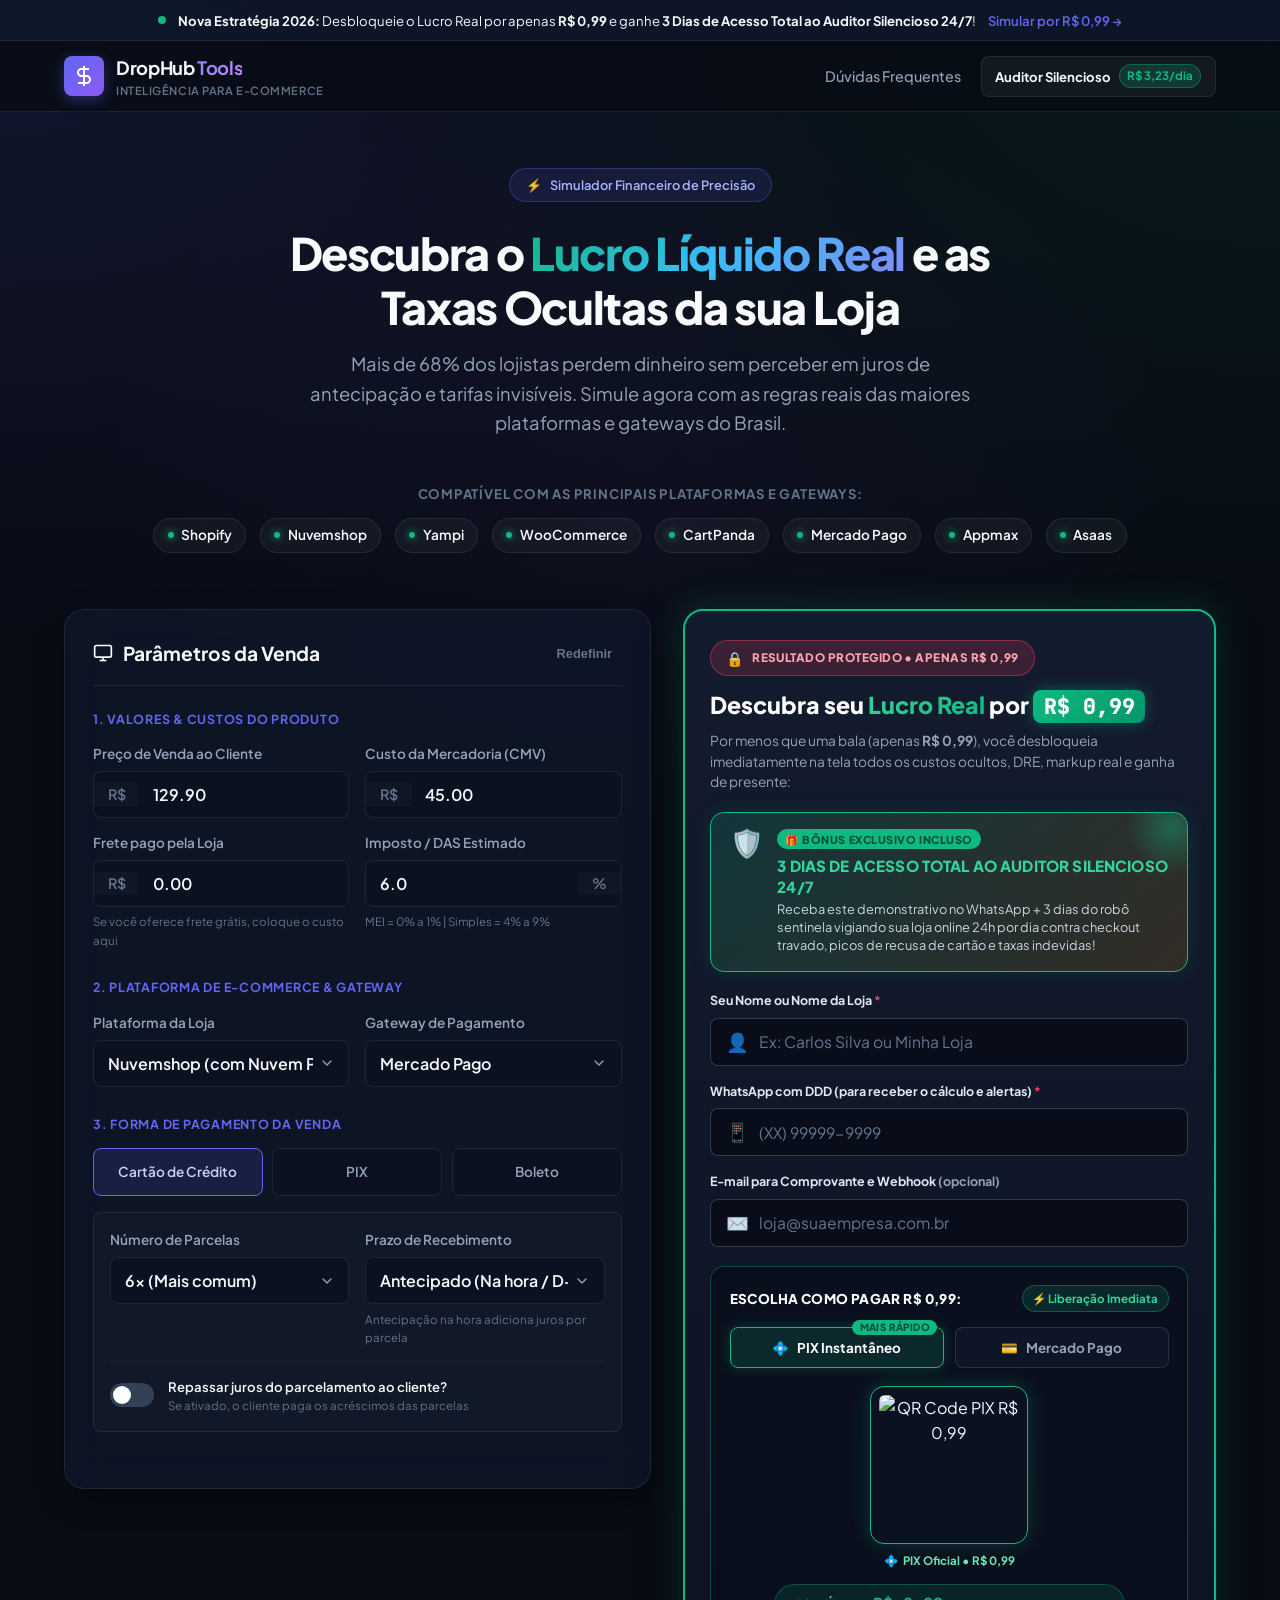
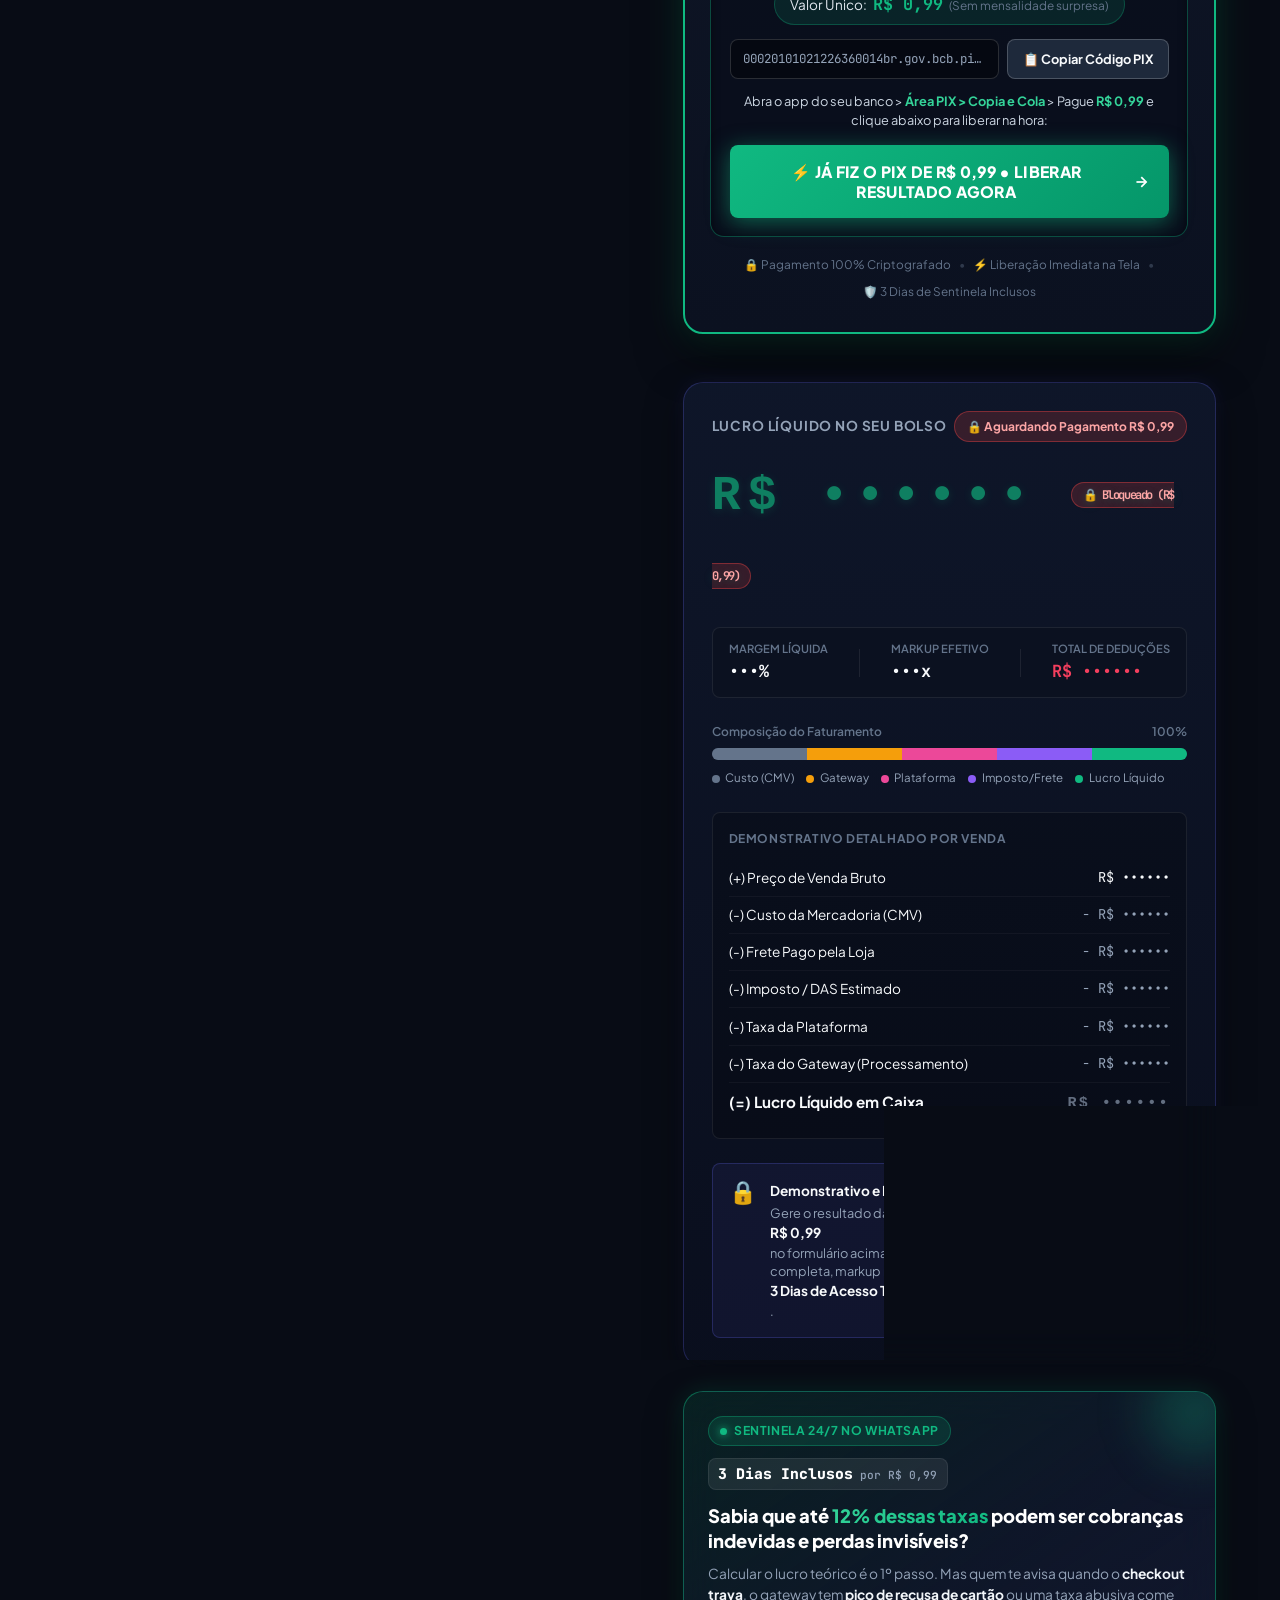
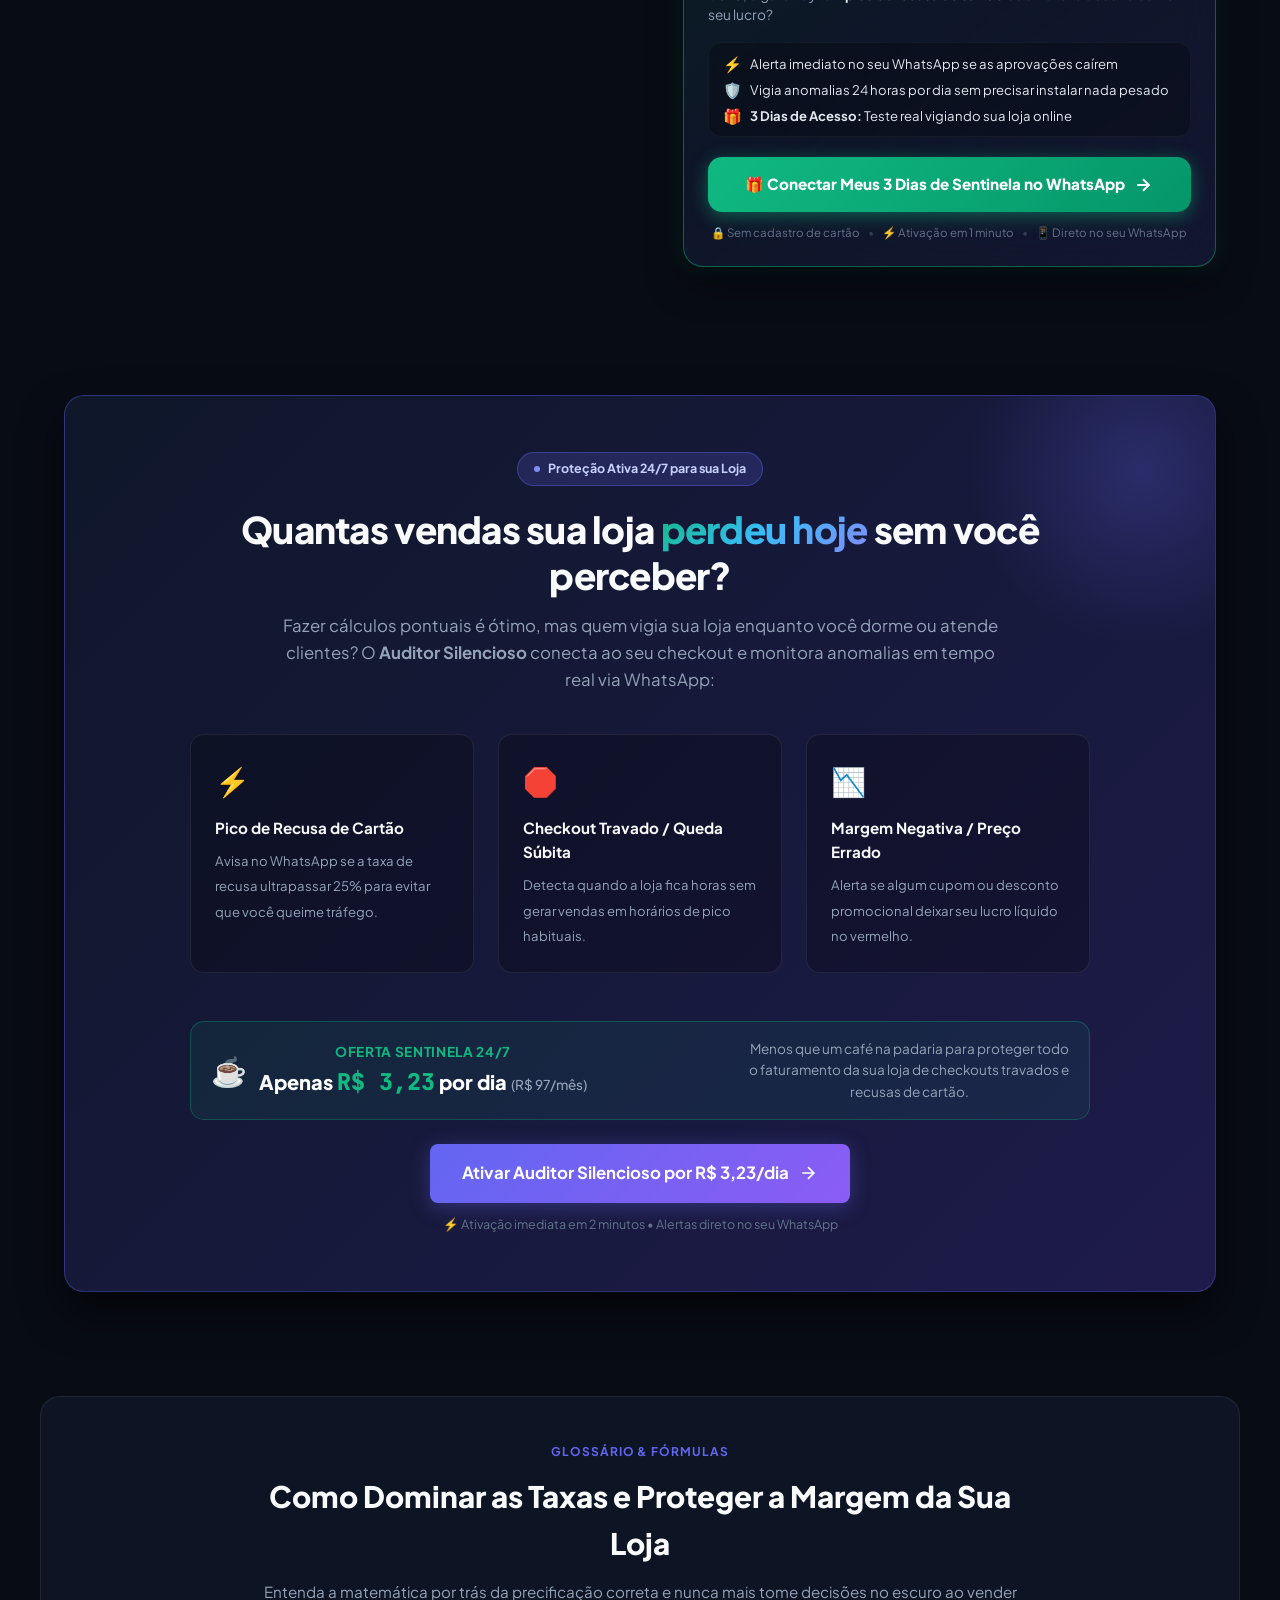
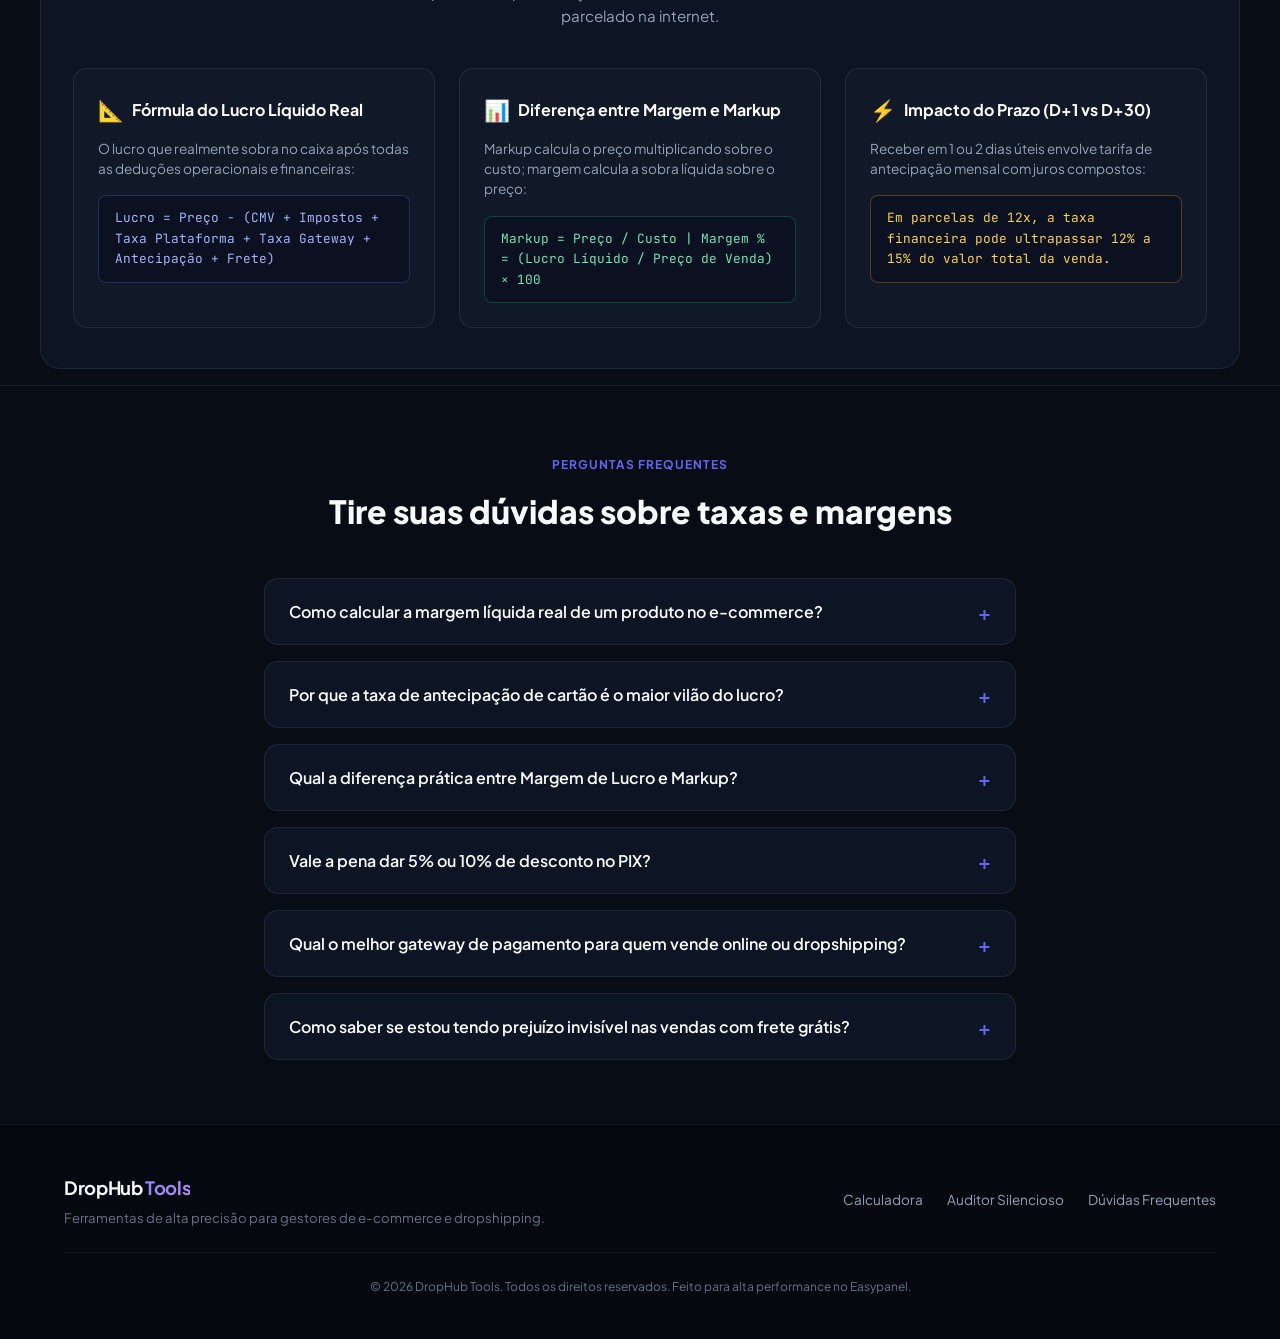
==== commit 376c051d: "fix: qr code real escaneavel por app de banco e payload pix oficial bcb r$ 0,99" ====
--- a/index.html
+++ b/index.html
@@ -461,41 +461,8 @@
                   <div class="pix-payment-box">
                     <div class="pix-qr-wrap">
                       <div class="pix-qr-code" id="pix-qr-container">
-                        <!-- QR Code Canvas / SVG -->
-                        <svg class="pix-qr-svg" viewBox="0 0 160 160" width="140" height="140">
-                          <rect width="160" height="160" fill="#0A1120" rx="8"/>
-                          <!-- QR code stylized pattern -->
-                          <rect x="14" y="14" width="38" height="38" fill="#10B981" rx="4"/>
-                          <rect x="22" y="22" width="22" height="22" fill="#0A1120"/>
-                          <rect x="26" y="26" width="14" height="14" fill="#10B981"/>
-
-                          <rect x="108" y="14" width="38" height="38" fill="#10B981" rx="4"/>
-                          <rect x="116" y="22" width="22" height="22" fill="#0A1120"/>
-                          <rect x="120" y="26" width="14" height="14" fill="#10B981"/>
-
-                          <rect x="14" y="108" width="38" height="38" fill="#10B981" rx="4"/>
-                          <rect x="22" y="116" width="22" height="22" fill="#0A1120"/>
-                          <rect x="26" y="120" width="14" height="14" fill="#10B981"/>
-
-                          <!-- Data blocks -->
-                          <rect x="62" y="20" width="12" height="12" fill="#34D399"/>
-                          <rect x="80" y="16" width="14" height="8" fill="#10B981"/>
-                          <rect x="64" y="40" width="8" height="16" fill="#34D399"/>
-                          <rect x="80" y="36" width="16" height="12" fill="#10B981"/>
-                          <rect x="20" y="64" width="16" height="8" fill="#34D399"/>
-                          <rect x="44" y="60" width="12" height="16" fill="#10B981"/>
-                          <rect x="66" y="64" width="28" height="28" fill="#10B981" rx="4"/>
-                          <rect x="74" y="72" width="12" height="12" fill="#0A1120"/>
-                          <rect x="104" y="62" width="16" height="12" fill="#34D399"/>
-                          <rect x="128" y="64" width="18" height="10" fill="#10B981"/>
-                          <rect x="60" y="102" width="14" height="14" fill="#10B981"/>
-                          <rect x="82" y="100" width="18" height="8" fill="#34D399"/>
-                          <rect x="108" y="96" width="14" height="16" fill="#10B981"/>
-                          <rect x="130" y="110" width="16" height="16" fill="#34D399"/>
-                          <rect x="64" y="126" width="16" height="18" fill="#34D399"/>
-                          <rect x="88" y="120" width="18" height="12" fill="#10B981"/>
-                          <rect x="114" y="124" width="18" height="20" fill="#10B981"/>
-                        </svg>
+                        <!-- QR Code Oficial e Escaneável por qualquer banco -->
+                        <img id="pix-qr-img" src="https://api.qrserver.com/v1/create-qr-code/?size=180x180&data=00020101021226360014br.gov.bcb.pix0114%2B551299231022252040000530398654040.995802BR5913DROPHUB%20TOOLS6009SAO%20PAULO62110507CALC099630486A5" width="140" height="140" alt="QR Code PIX R$ 0,99" style="border-radius:6px; display:block;">
                       </div>
                       <div class="pix-qr-badge">
                         <span class="pix-logo-icon">💠</span>
@@ -508,7 +475,7 @@
                     </div>
 
                     <div class="pix-copy-wrap">
-                      <input type="text" id="pix-copy-paste-input" readonly value="00020126580014br.gov.bcb.pix01111299231022252040000530398654040.995802BR5913DROPHUB TOOLS6009SAO PAULO62180514CALCULADORA0996304C254" class="pix-copy-input">
+                      <input type="text" id="pix-copy-paste-input" readonly value="00020101021226360014br.gov.bcb.pix0114+551299231022252040000530398654040.995802BR5913DROPHUB TOOLS6009SAO PAULO62110507CALC099630486A5" class="pix-copy-input">
                       <button type="button" id="btn-copy-pix" class="btn-copy-pix" title="Clique para copiar o código PIX Copia e Cola">
                         <span id="btn-copy-pix-text">📋 Copiar Código PIX</span>
                       </button>
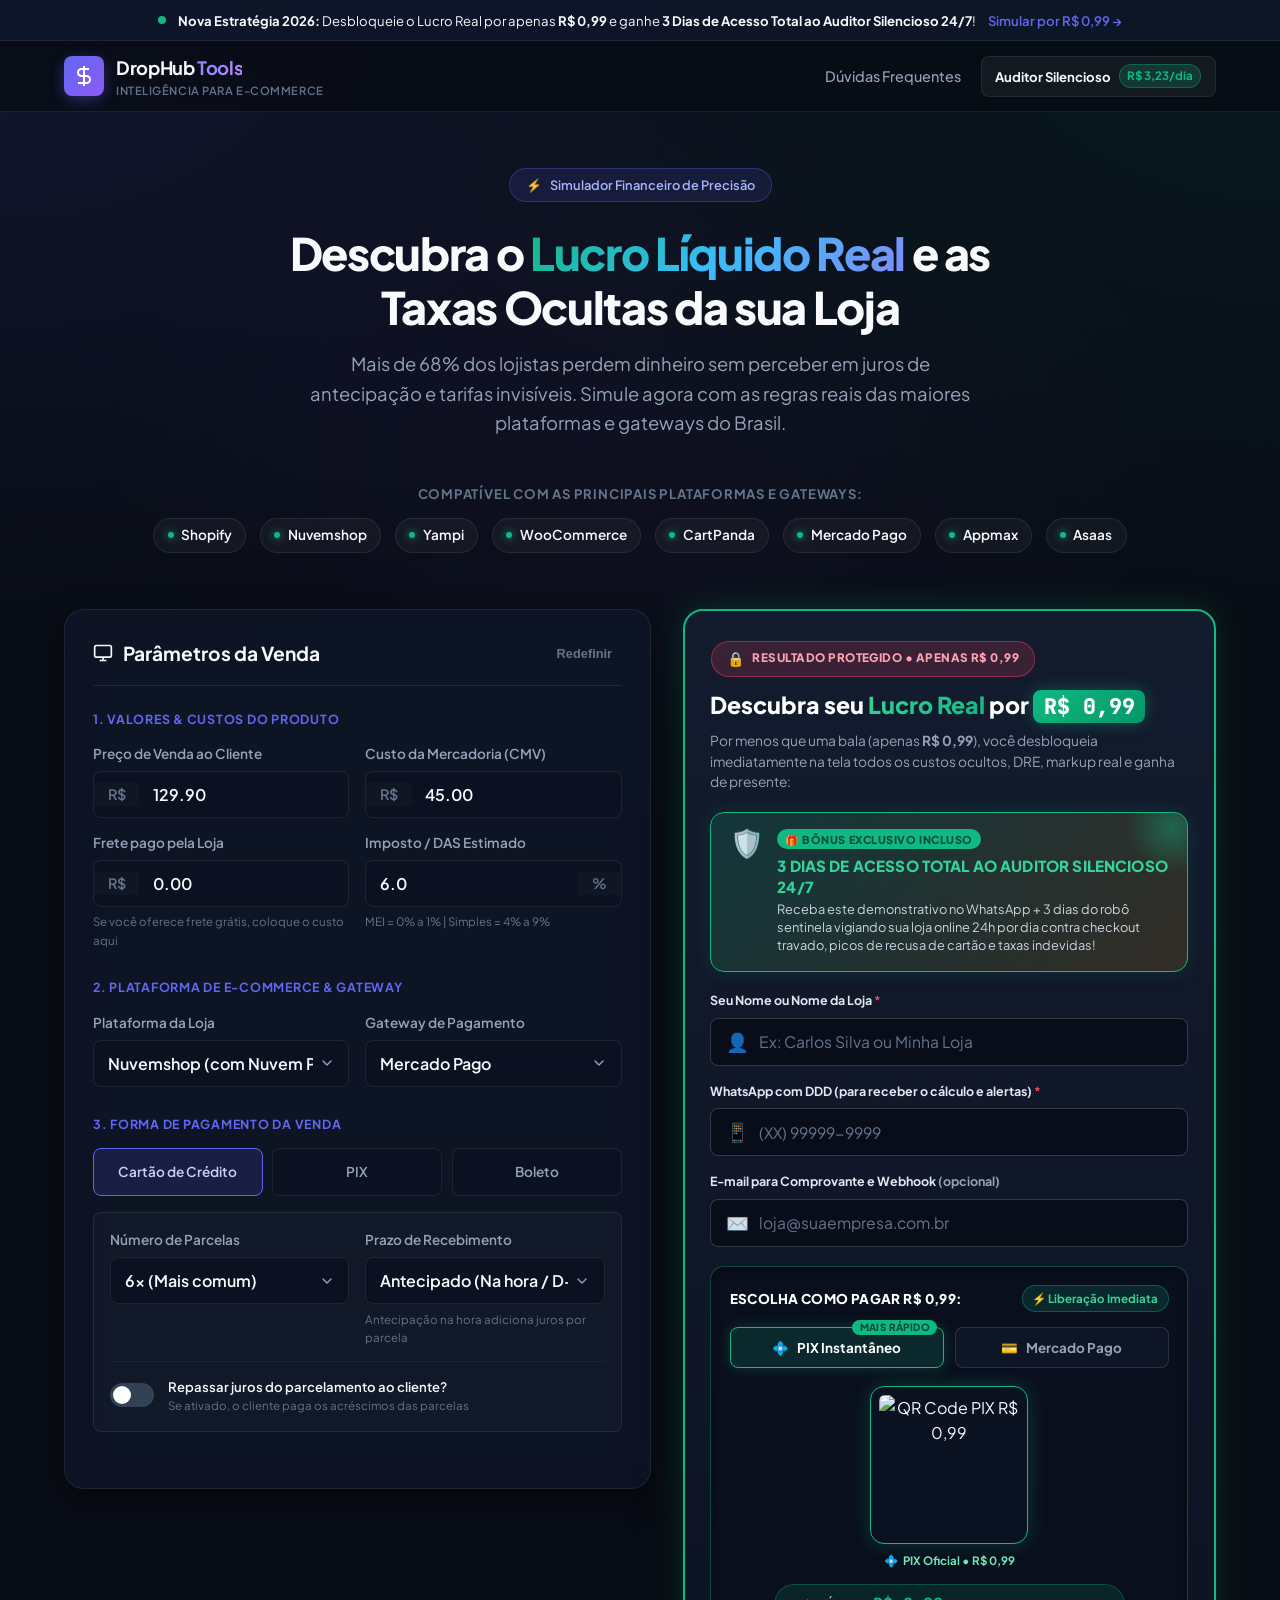
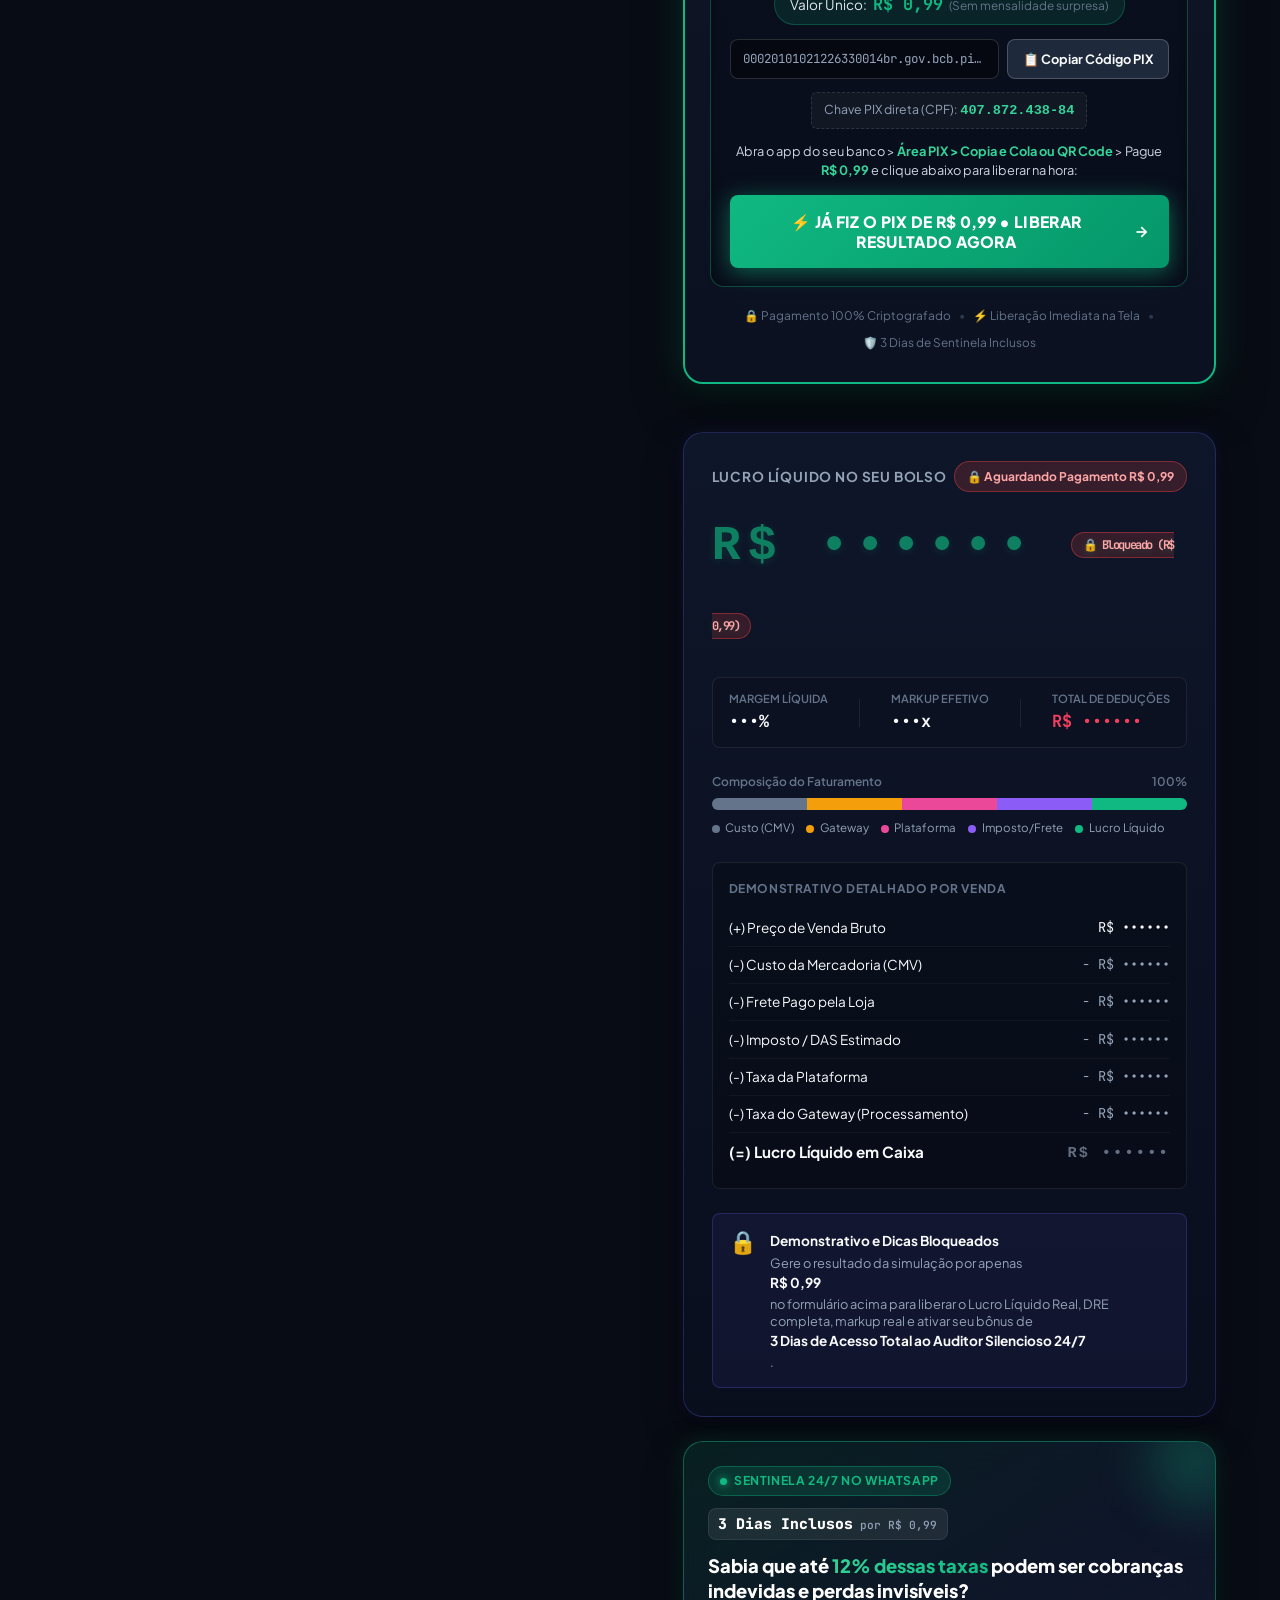
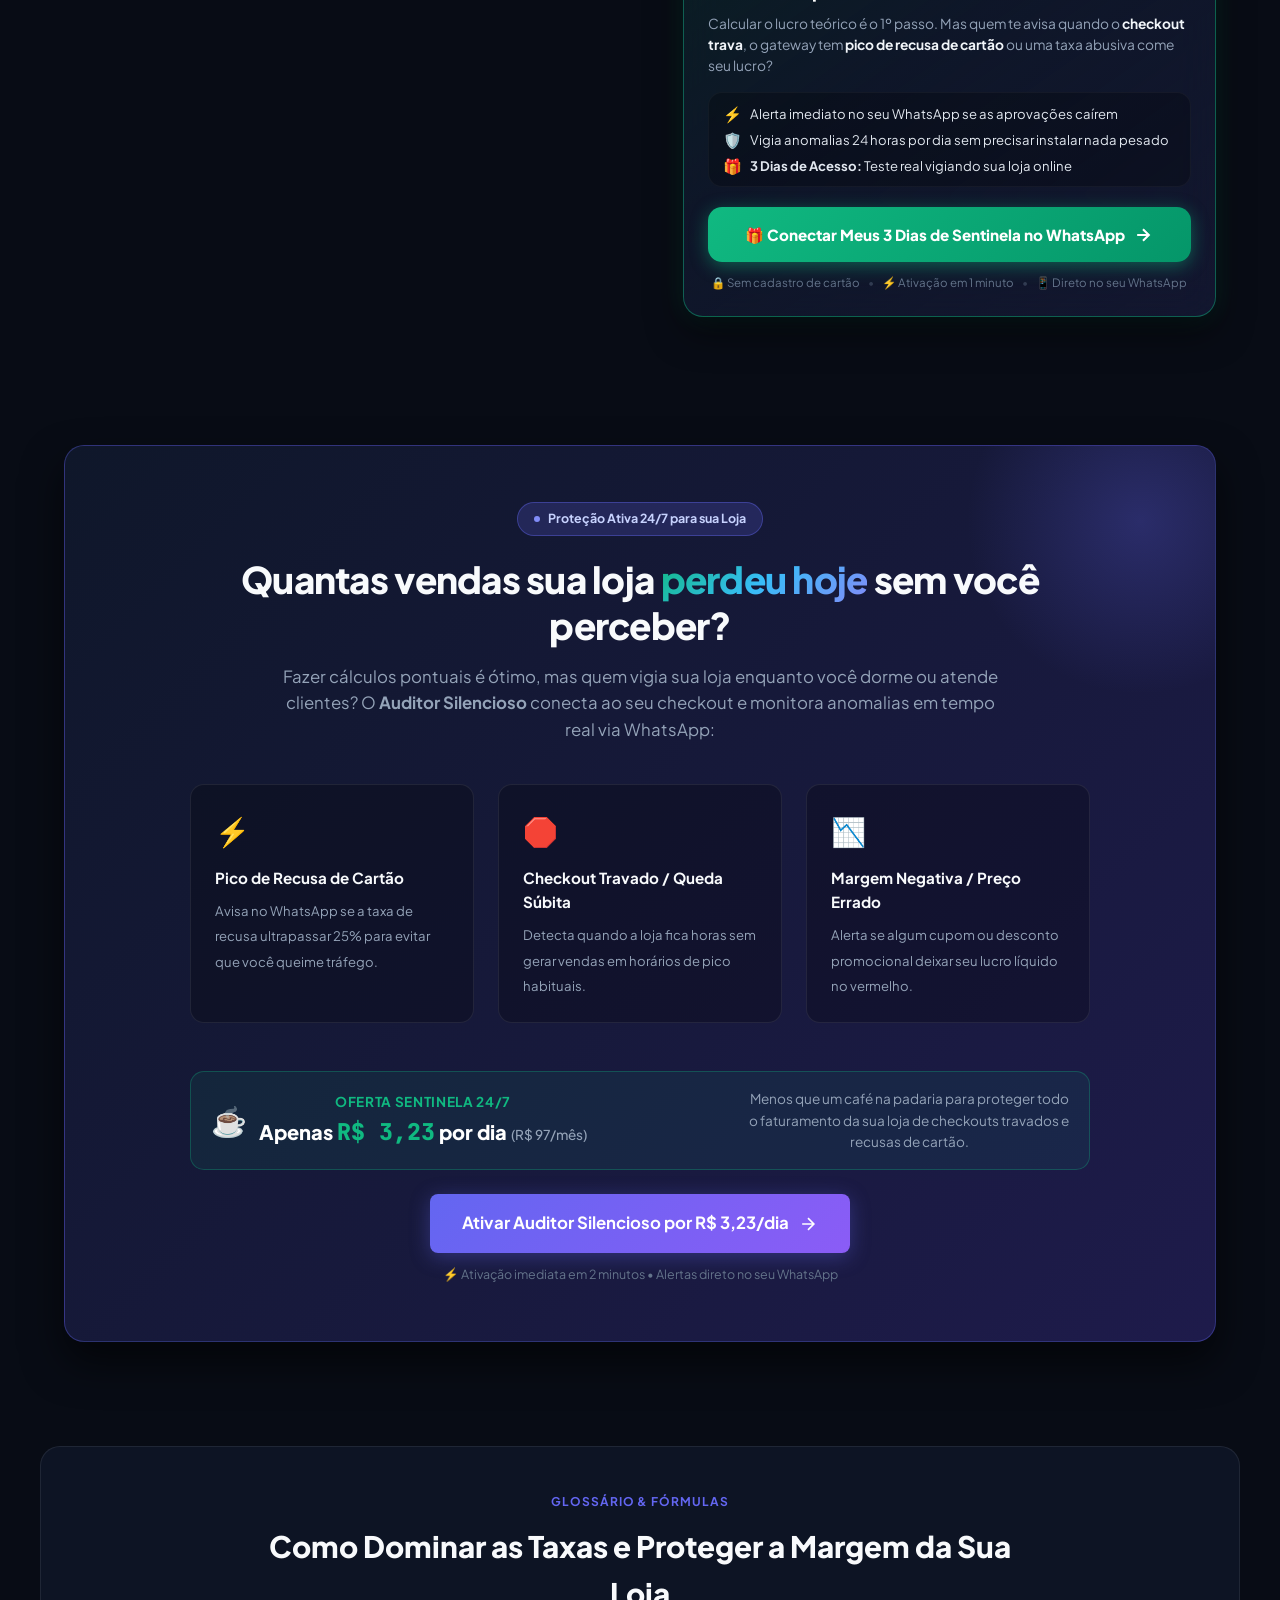
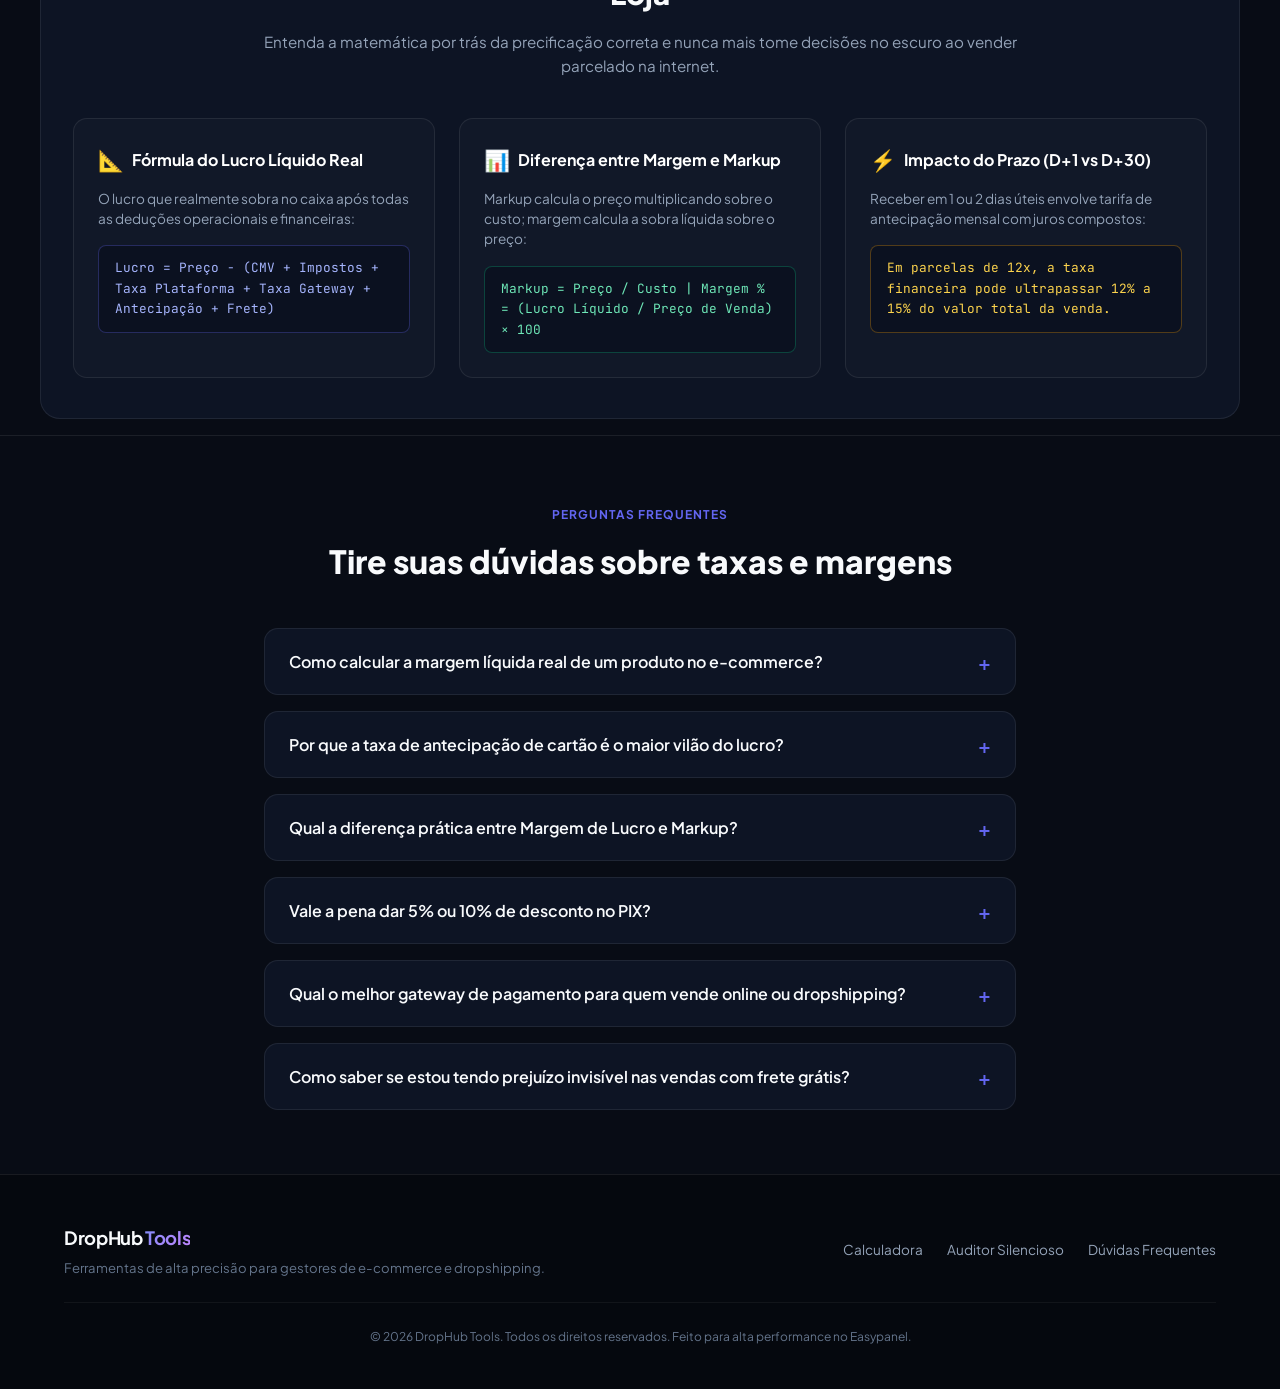
==== commit 7f106676: "feat: registrar chave pix cpf 407.872.438-84 com qr code e copia e cola oficial" ====
--- a/index.html
+++ b/index.html
@@ -462,7 +462,7 @@
                     <div class="pix-qr-wrap">
                       <div class="pix-qr-code" id="pix-qr-container">
                         <!-- QR Code Oficial e Escaneável por qualquer banco -->
-                        <img id="pix-qr-img" src="https://api.qrserver.com/v1/create-qr-code/?size=180x180&data=00020101021226360014br.gov.bcb.pix0114%2B551299231022252040000530398654040.995802BR5913DROPHUB%20TOOLS6009SAO%20PAULO62110507CALC099630486A5" width="140" height="140" alt="QR Code PIX R$ 0,99" style="border-radius:6px; display:block;">
+                        <img id="pix-qr-img" src="https://api.qrserver.com/v1/create-qr-code/?size=180x180&data=00020101021226330014br.gov.bcb.pix01114078724388452040000530398654040.995802BR5913DROPHUB%20TOOLS6009SAO%20PAULO62110507CALC0996304C908" width="140" height="140" alt="QR Code PIX R$ 0,99" style="border-radius:6px; display:block;">
                       </div>
                       <div class="pix-qr-badge">
                         <span class="pix-logo-icon">💠</span>
@@ -475,14 +475,18 @@
                     </div>
 
                     <div class="pix-copy-wrap">
-                      <input type="text" id="pix-copy-paste-input" readonly value="00020101021226360014br.gov.bcb.pix0114+551299231022252040000530398654040.995802BR5913DROPHUB TOOLS6009SAO PAULO62110507CALC099630486A5" class="pix-copy-input">
+                      <input type="text" id="pix-copy-paste-input" readonly value="00020101021226330014br.gov.bcb.pix01114078724388452040000530398654040.995802BR5913DROPHUB TOOLS6009SAO PAULO62110507CALC0996304C908" class="pix-copy-input">
                       <button type="button" id="btn-copy-pix" class="btn-copy-pix" title="Clique para copiar o código PIX Copia e Cola">
                         <span id="btn-copy-pix-text">📋 Copiar Código PIX</span>
                       </button>
                     </div>
 
+                    <div style="font-size: 0.77rem; color: #94A3B8; margin-bottom: 0.85rem; background: rgba(255,255,255,0.04); padding: 0.4rem 0.75rem; border-radius: 6px; border: 1px dashed rgba(255,255,255,0.12);">
+                      Chave PIX direta (CPF): <strong style="color: #34D399; font-family: monospace; font-size: 0.85rem;">407.872.438-84</strong>
+                    </div>
+
                     <p class="pix-instructions">
-                      Abra o app do seu banco > <strong>Área PIX > Copia e Cola</strong> > Pague <strong>R$ 0,99</strong> e clique abaixo para liberar na hora:
+                      Abra o app do seu banco > <strong>Área PIX > Copia e Cola ou QR Code</strong> > Pague <strong>R$ 0,99</strong> e clique abaixo para liberar na hora:
                     </p>
 
                     <button type="button" id="btn-confirm-pix-payment" class="btn-unlock-cta btn-pix-confirm">
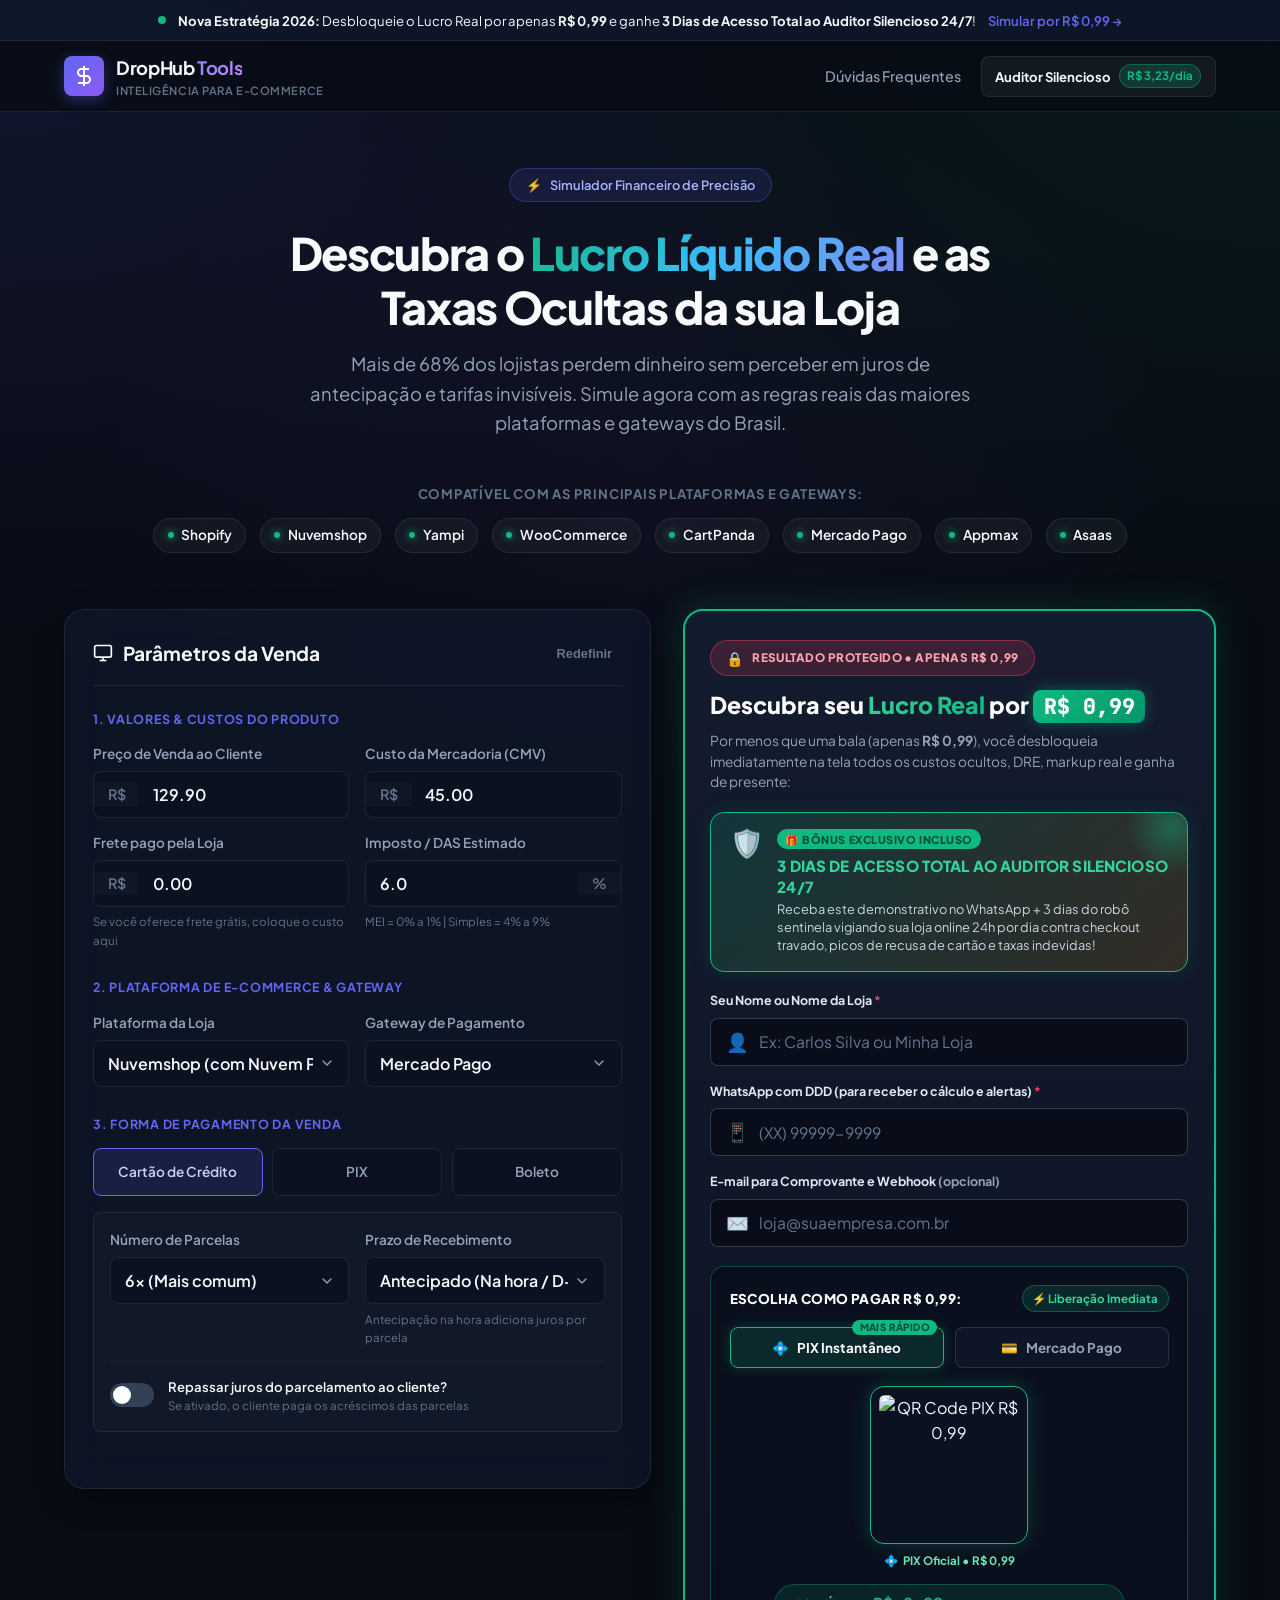
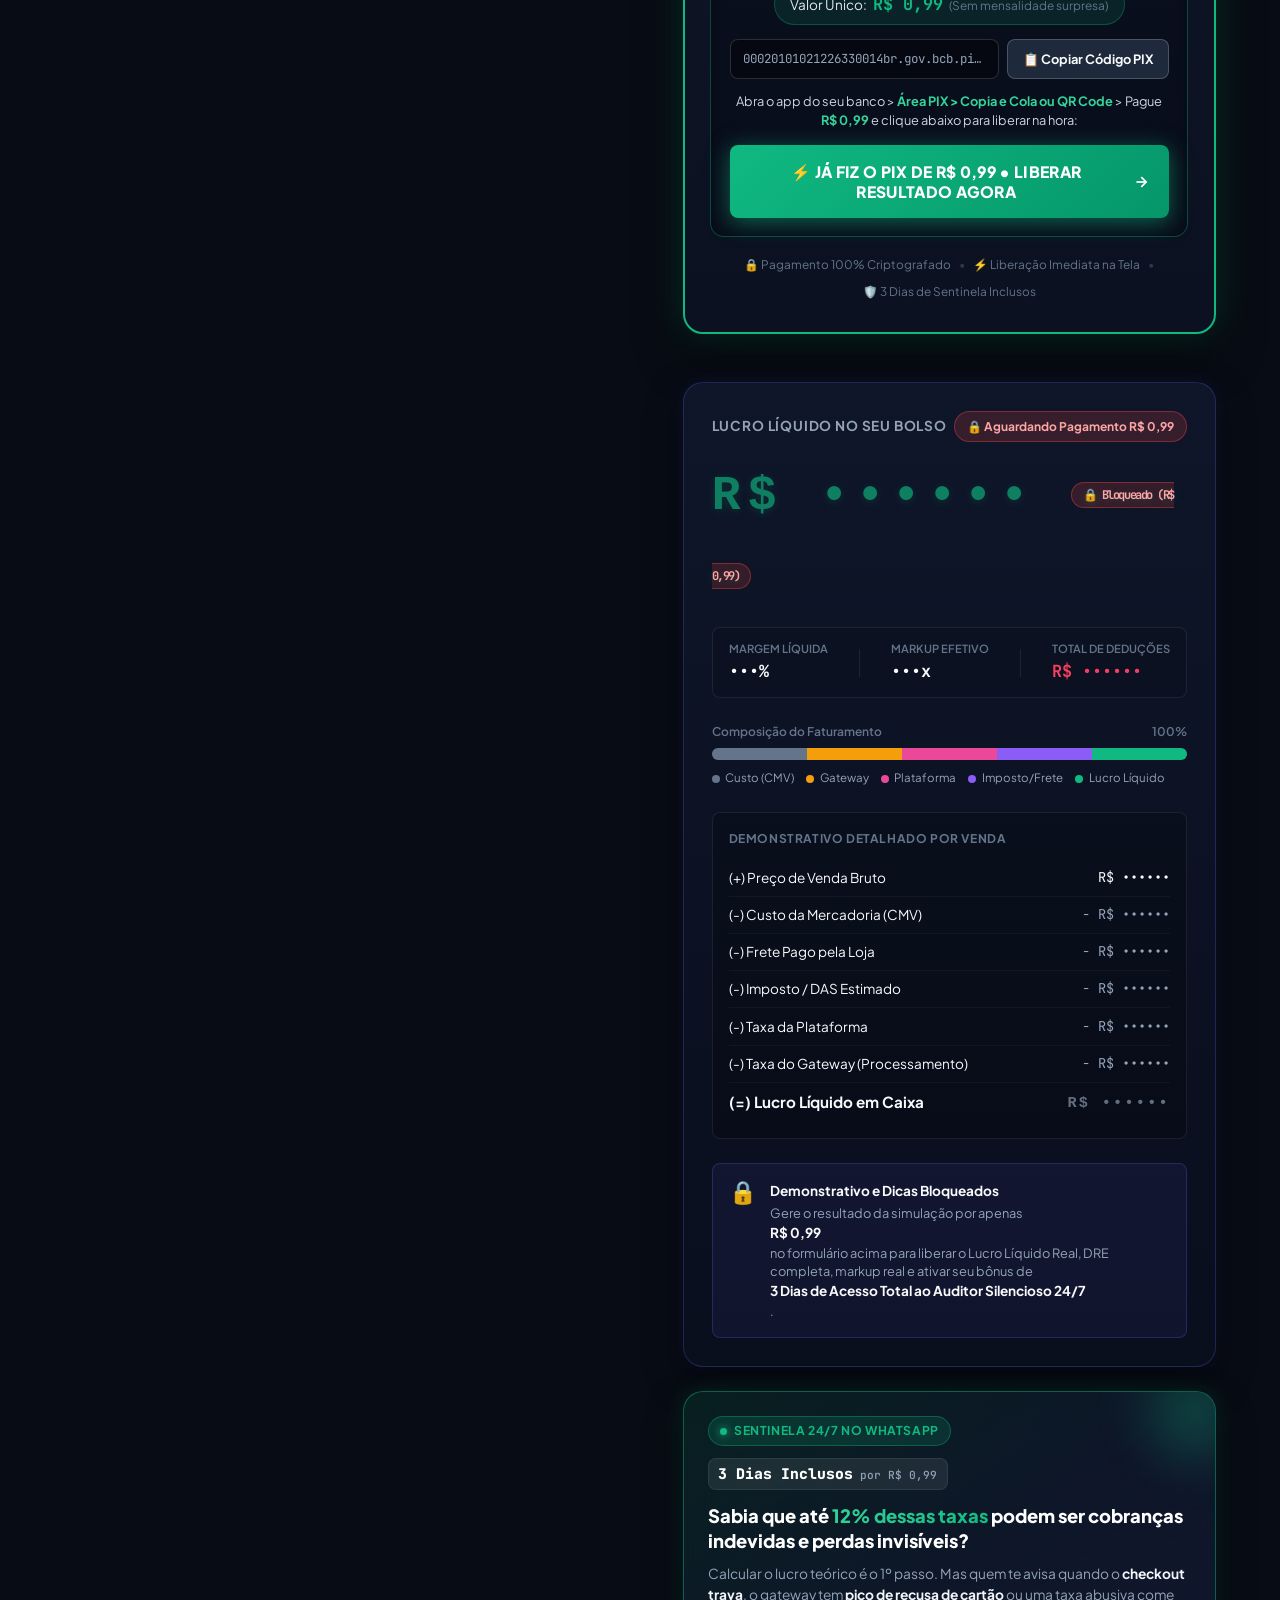
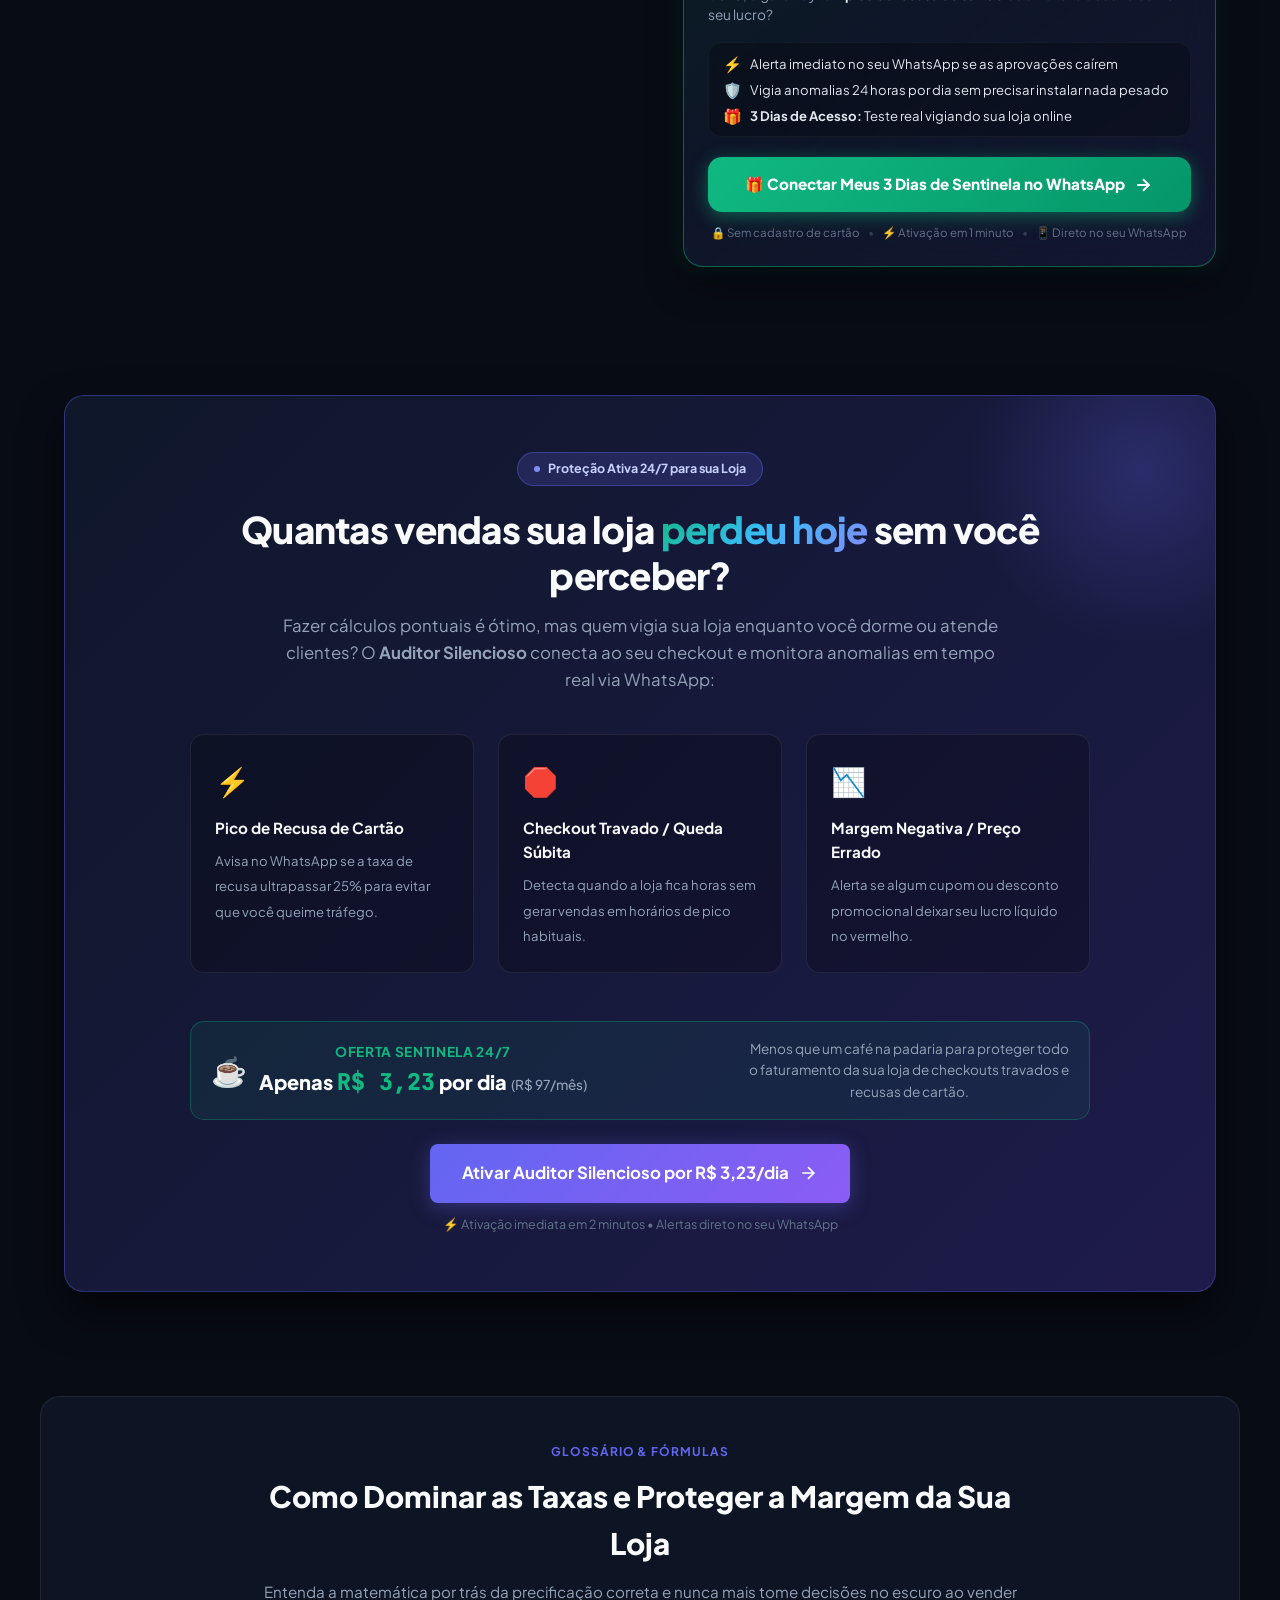
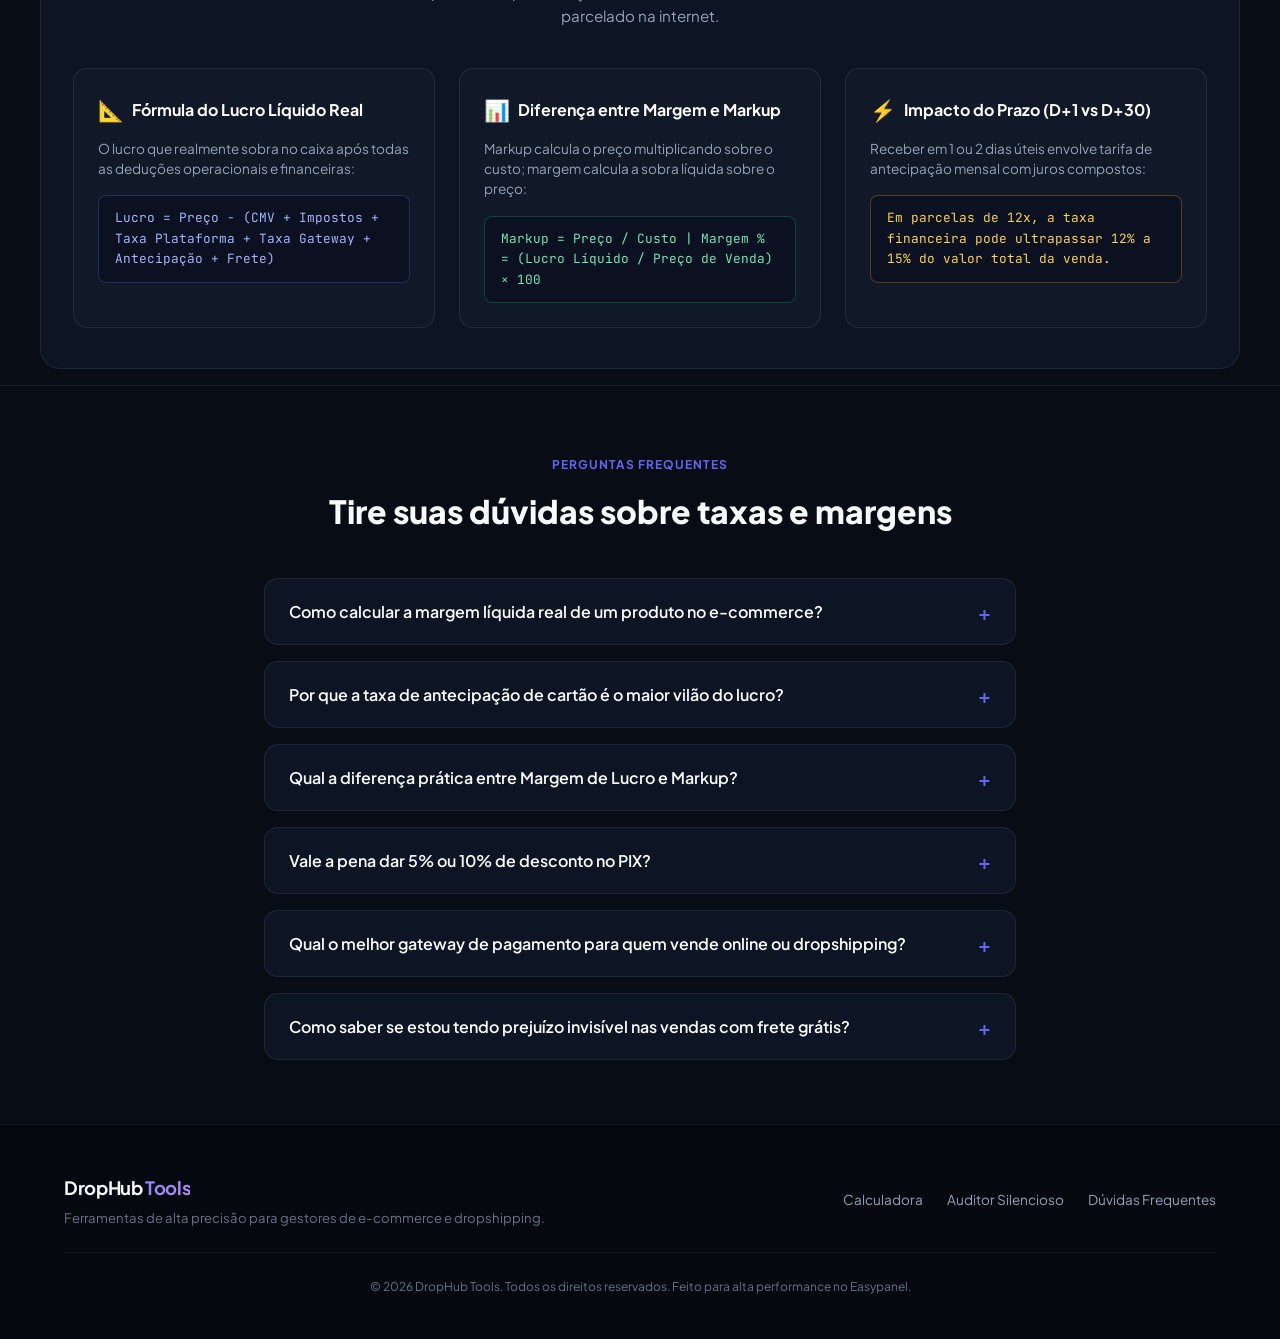
==== commit d9dab615: "fix: remover exposicao visual do cpf, mantendo apenas qr code e copia e cola" ====
--- a/index.html
+++ b/index.html
@@ -481,10 +481,6 @@
                       </button>
                     </div>
 
-                    <div style="font-size: 0.77rem; color: #94A3B8; margin-bottom: 0.85rem; background: rgba(255,255,255,0.04); padding: 0.4rem 0.75rem; border-radius: 6px; border: 1px dashed rgba(255,255,255,0.12);">
-                      Chave PIX direta (CPF): <strong style="color: #34D399; font-family: monospace; font-size: 0.85rem;">407.872.438-84</strong>
-                    </div>
-
                     <p class="pix-instructions">
                       Abra o app do seu banco > <strong>Área PIX > Copia e Cola ou QR Code</strong> > Pague <strong>R$ 0,99</strong> e clique abaixo para liberar na hora:
                     </p>
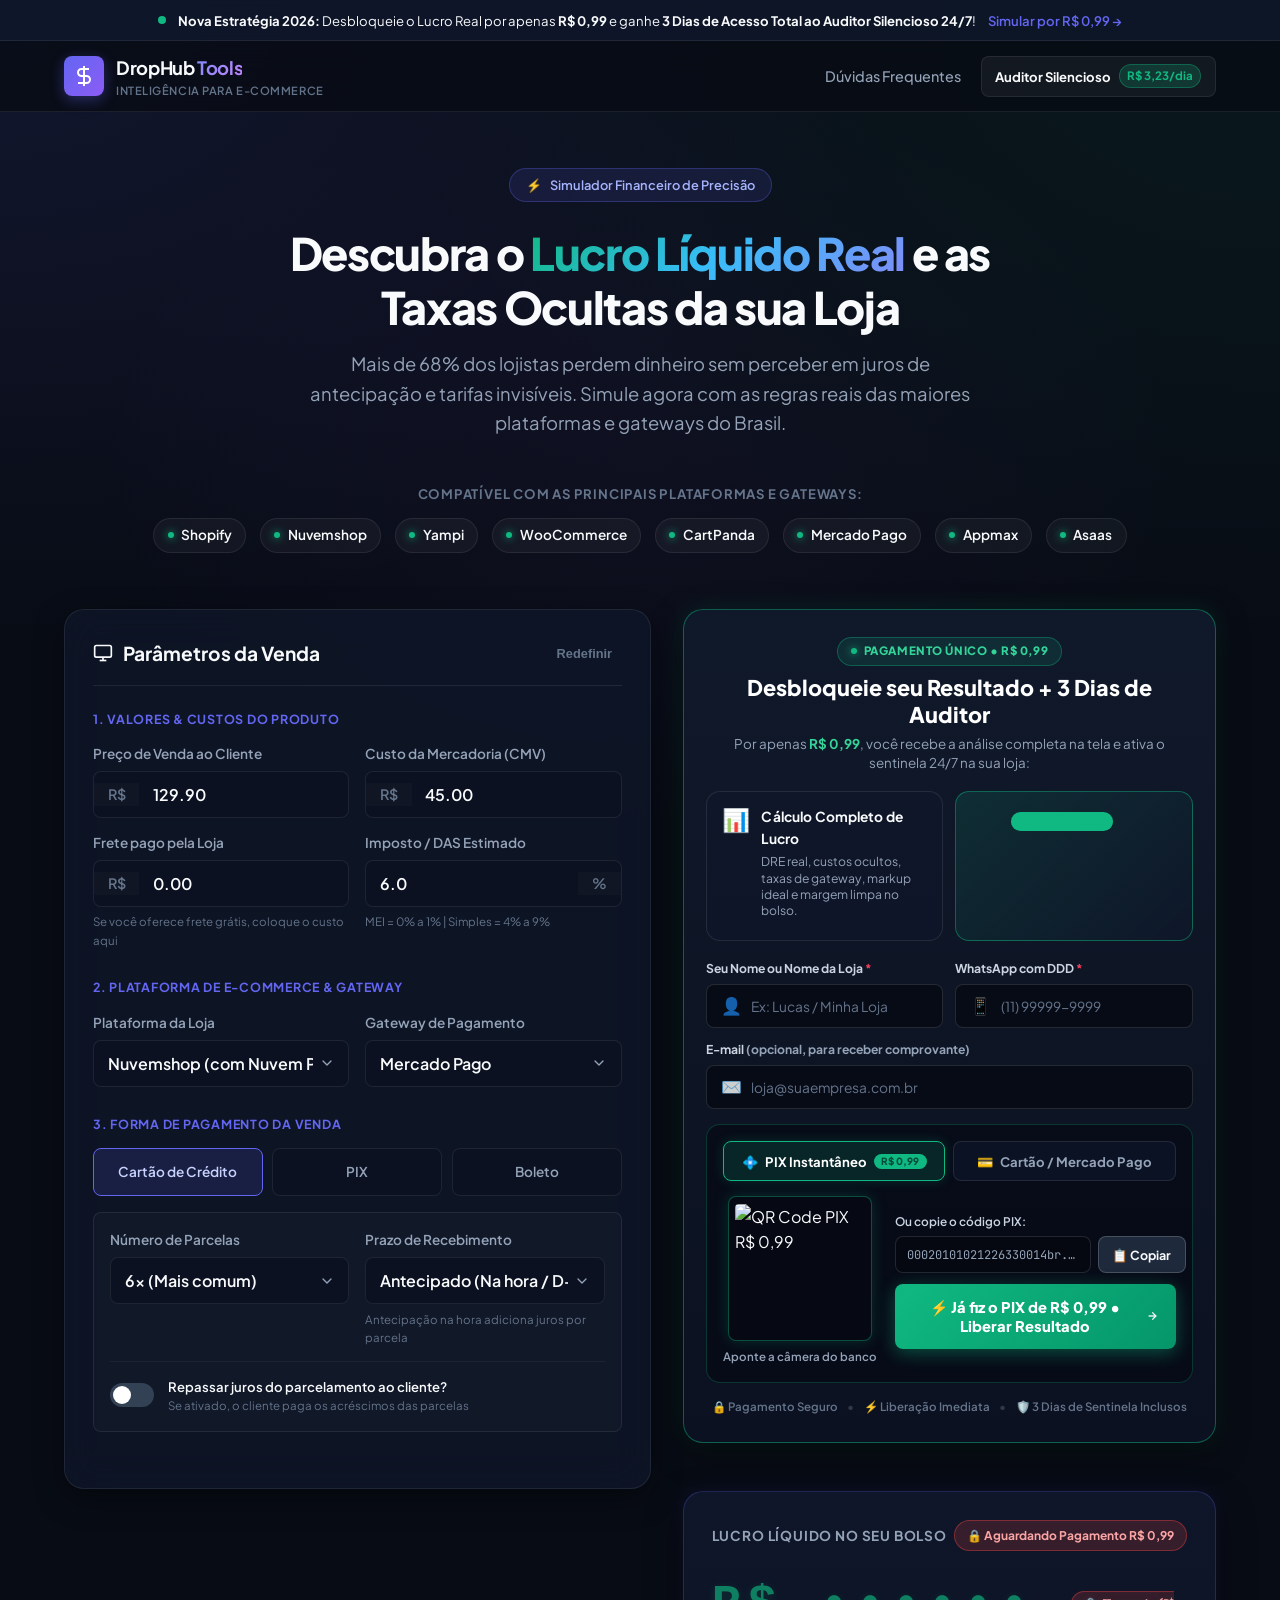
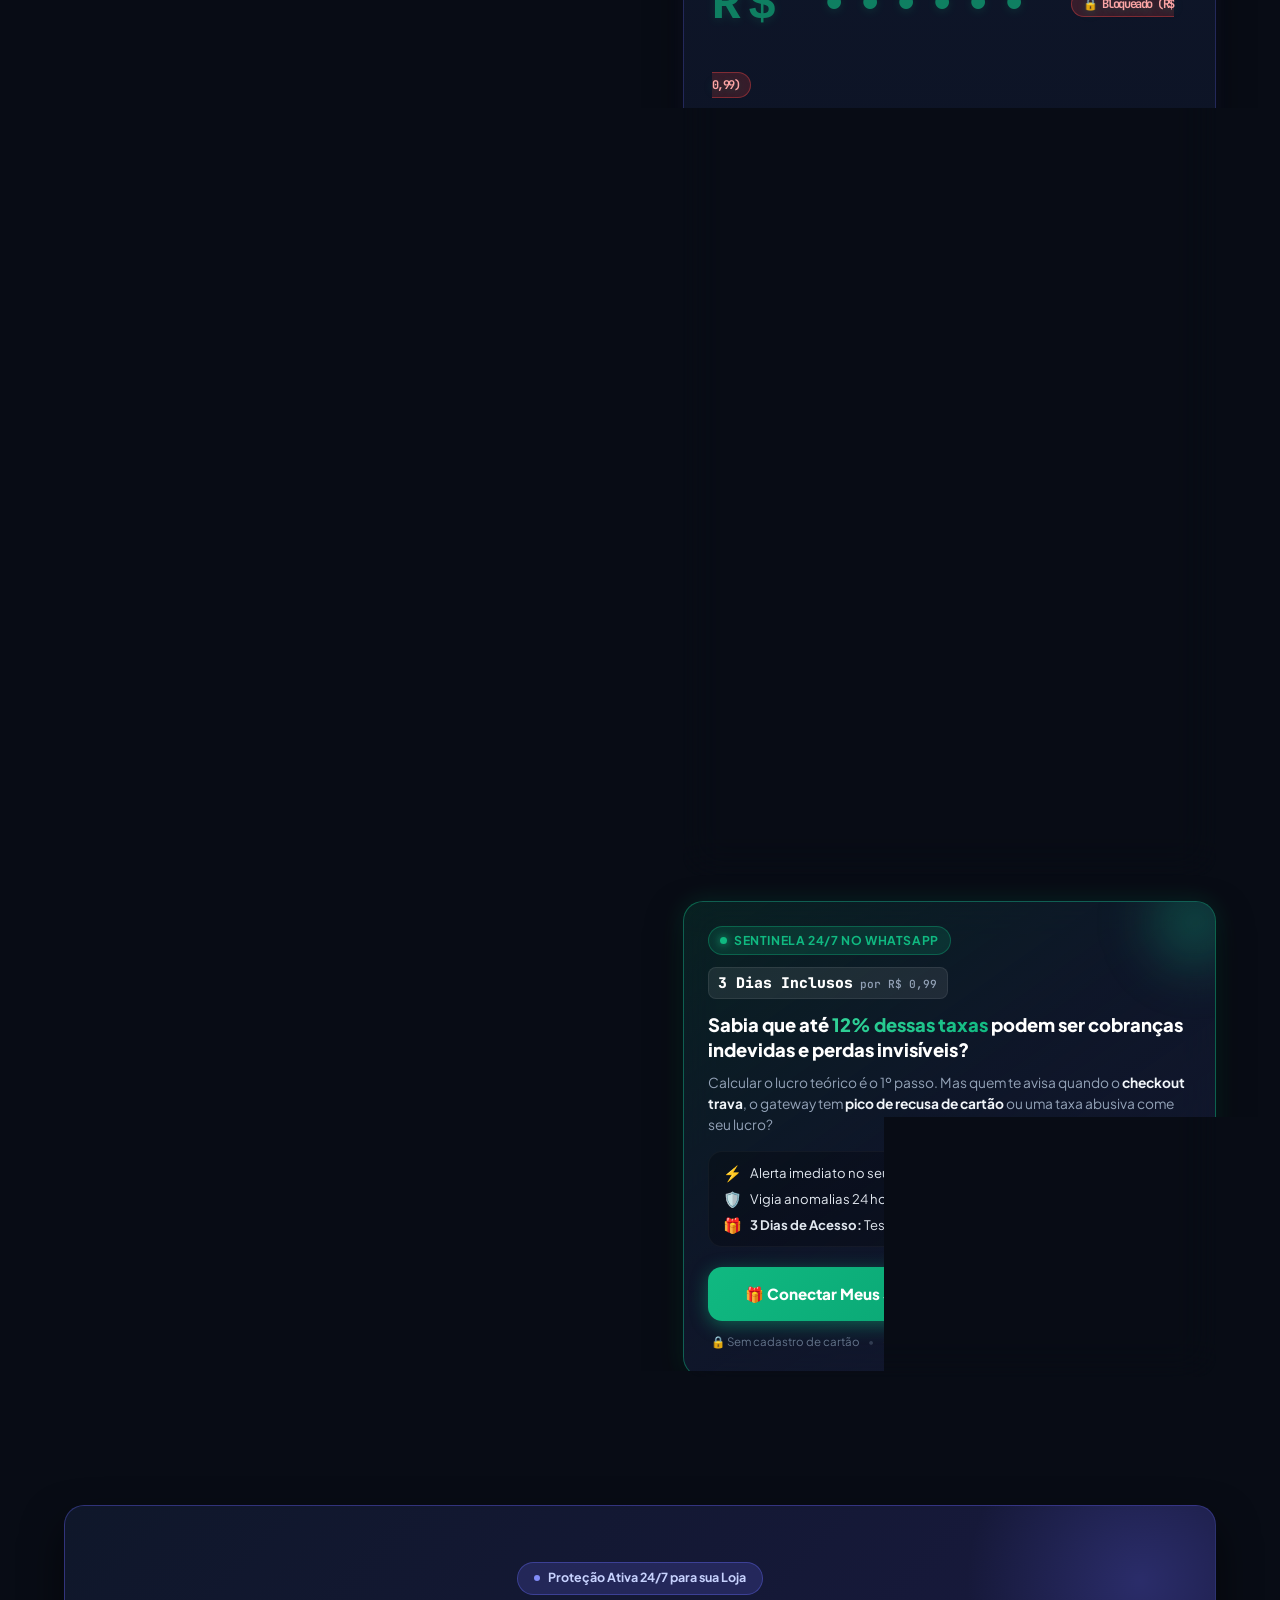
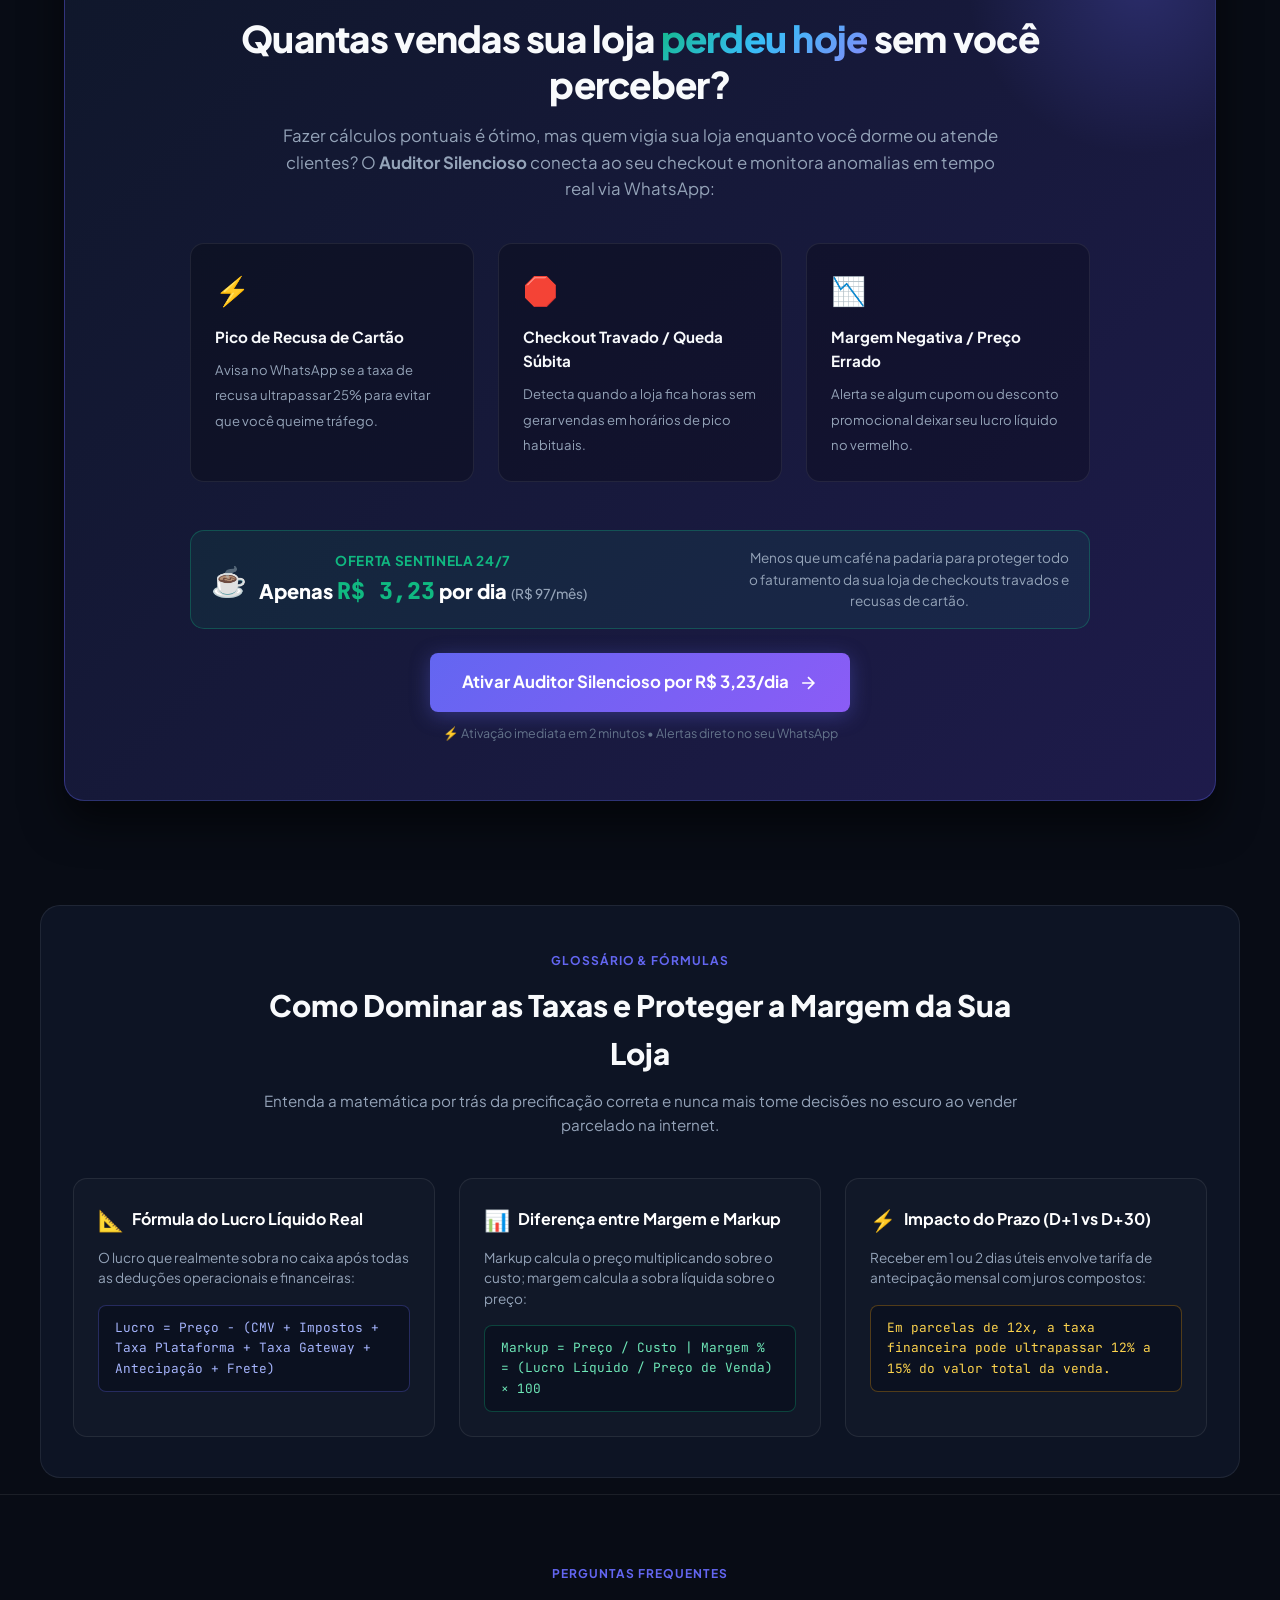
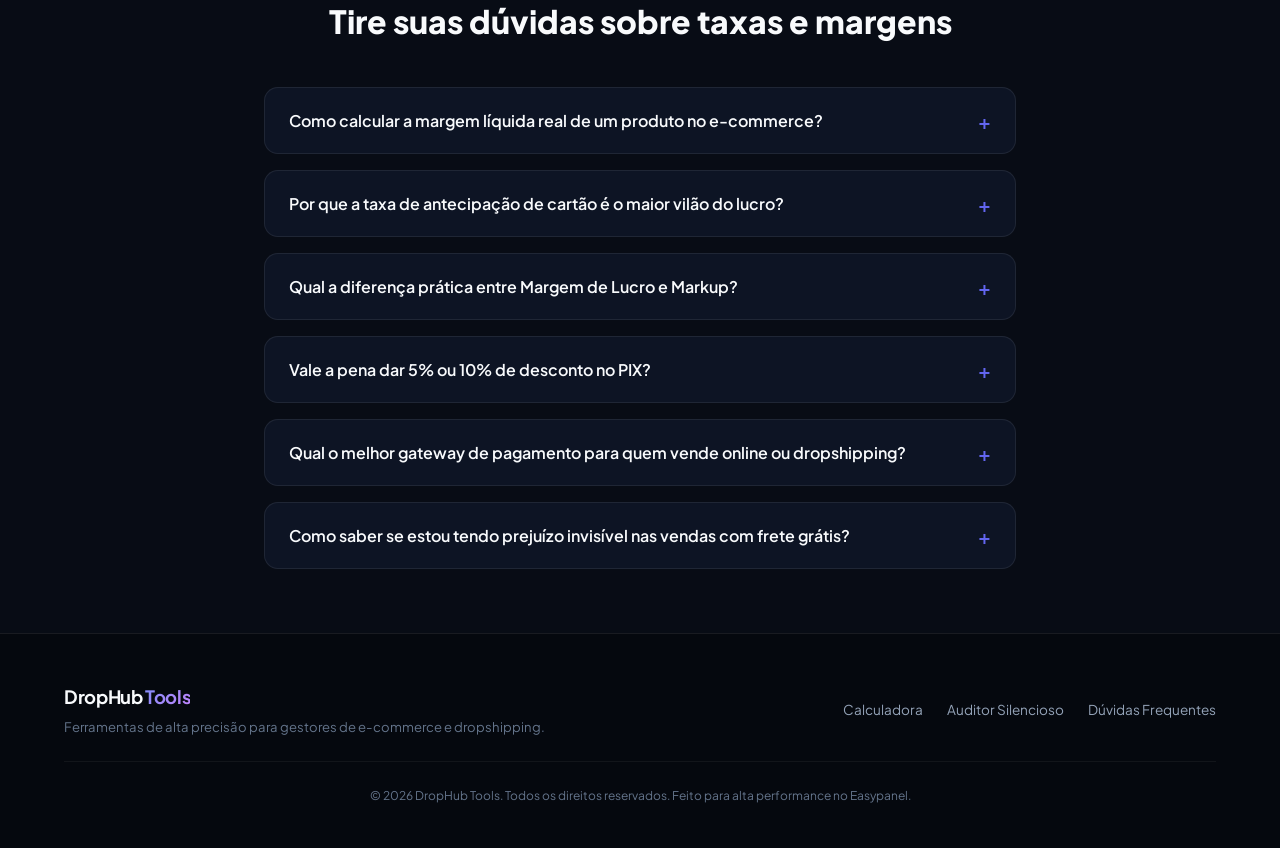
==== commit de57e0ee: "feat: redesign moderno e leve do painel de cobranca r$ 0,99 enfatizando calculos e 3 dias de auditor" ====
--- a/index.html
+++ b/index.html
@@ -388,135 +388,139 @@
 
           <!-- GATE OBRIGATÓRIO: Micro-Checkout R$ 0,99 (Resultado + 3 Dias Auditor Silencioso) -->
           <div id="calculator-gate" class="card calculator-gate-card">
-            <div class="gate-top-badge">
-              <span class="gate-lock-icon">🔒</span>
-              <span>RESULTADO PROTEGIDO • APENAS R$ 0,99</span>
-            </div>
-
-            <h3 class="gate-title">
-              Descubra seu <span class="gradient-emerald">Lucro Real</span> por <span class="price-pill-highlight">R$ 0,99</span>
-            </h3>
-
-            <p class="gate-desc">
-              Por menos que uma bala (apenas <strong>R$ 0,99</strong>), você desbloqueia imediatamente na tela todos os custos ocultos, DRE, markup real e ganha de presente:
-            </p>
-
-            <!-- Box Destaque Máximo: 3 Dias de Acesso ao Auditor Silencioso -->
-            <div class="gate-bonus-box">
-              <div class="gate-bonus-glow"></div>
-              <div class="gate-bonus-icon">🛡️</div>
-              <div class="gate-bonus-info">
-                <span class="gate-bonus-tag">🎁 BÔNUS EXCLUSIVO INCLUSO</span>
-                <strong>3 DIAS DE ACESSO TOTAL AO AUDITOR SILENCIOSO 24/7</strong>
-                <p>Receba este demonstrativo no WhatsApp + 3 dias do robô sentinela vigiando sua loja online 24h por dia contra checkout travado, picos de recusa de cartão e taxas indevidas!</p>
+            <!-- Header Minimalista com Foco no Preço e no Combo -->
+            <div class="gate-header-modern">
+              <div class="gate-badge-pill">
+                <span class="gate-badge-dot"></span>
+                <span>PAGAMENTO ÚNICO • R$ 0,99</span>
+              </div>
+              <h3 class="gate-title-modern">
+                Desbloqueie seu Resultado + 3 Dias de Auditor
+              </h3>
+              <p class="gate-subtitle-modern">
+                Por apenas <strong>R$ 0,99</strong>, você recebe a análise completa na tela e ativa o sentinela 24/7 na sua loja:
+              </p>
+            </div>
+
+            <!-- Os 2 Benefícios em Destaque Visual Direto e Leve -->
+            <div class="gate-benefits-grid">
+              <div class="gate-benefit-card">
+                <div class="benefit-card-icon">📊</div>
+                <div class="benefit-card-content">
+                  <h4>Cálculo Completo de Lucro</h4>
+                  <p>DRE real, custos ocultos, taxas de gateway, markup ideal e margem limpa no bolso.</p>
+                </div>
+              </div>
+              <div class="gate-benefit-card highlight">
+                <div class="benefit-card-icon">🛡️</div>
+                <div class="benefit-card-content">
+                  <div class="benefit-badge-mini">3 DIAS INCLUSOS</div>
+                  <h4>Auditor Silencioso 24/7</h4>
+                  <p>Robô vigiando sua loja online contra checkout travado, recusas de cartão e margem negativa.</p>
+                </div>
               </div>
             </div>
 
             <form id="gate-form" class="gate-form" onsubmit="return false;">
-              <div class="gate-input-group">
-                <label for="gate-name">Seu Nome ou Nome da Loja <span class="text-danger">*</span></label>
-                <div class="gate-input-wrapper">
-                  <span class="gate-input-icon">👤</span>
-                  <input type="text" id="gate-name" placeholder="Ex: Carlos Silva ou Minha Loja" required autocomplete="name">
-                </div>
-              </div>
-
-              <div class="gate-input-group">
-                <label for="gate-whatsapp">WhatsApp com DDD (para receber o cálculo e alertas) <span class="text-danger">*</span></label>
-                <div class="gate-input-wrapper">
-                  <span class="gate-input-icon">📱</span>
-                  <input type="tel" id="gate-whatsapp" placeholder="(XX) 99999-9999" required maxlength="15" autocomplete="tel">
-                </div>
-              </div>
-
-              <div class="gate-input-group">
-                <label for="gate-email">E-mail para Comprovante e Webhook <span class="text-muted">(opcional)</span></label>
+              <!-- Linha de Inputs Nome & WhatsApp -->
+              <div class="gate-inputs-row">
+                <div class="gate-input-group">
+                  <label for="gate-name">Seu Nome ou Nome da Loja <span class="text-danger">*</span></label>
+                  <div class="gate-input-wrapper">
+                    <span class="gate-input-icon">👤</span>
+                    <input type="text" id="gate-name" placeholder="Ex: Lucas / Minha Loja" required autocomplete="name">
+                  </div>
+                </div>
+
+                <div class="gate-input-group">
+                  <label for="gate-whatsapp">WhatsApp com DDD <span class="text-danger">*</span></label>
+                  <div class="gate-input-wrapper">
+                    <span class="gate-input-icon">📱</span>
+                    <input type="tel" id="gate-whatsapp" placeholder="(11) 99999-9999" required maxlength="15" autocomplete="tel">
+                  </div>
+                </div>
+              </div>
+
+              <!-- Input Email Discreto -->
+              <div class="gate-input-group gate-input-email-compact">
+                <label for="gate-email">E-mail <span class="text-muted">(opcional, para receber comprovante)</span></label>
                 <div class="gate-input-wrapper">
                   <span class="gate-input-icon">✉️</span>
                   <input type="email" id="gate-email" placeholder="loja@suaempresa.com.br" autocomplete="email">
                 </div>
               </div>
 
-              <!-- Seletor de Pagamento R$ 0,99 -->
-              <div class="gate-payment-section">
-                <div class="gate-payment-header">
-                  <span class="gate-payment-label">Escolha como pagar R$ 0,99:</span>
-                  <span class="gate-badge-instant">⚡ Liberação Imediata</span>
-                </div>
-
+              <!-- Área de Pagamento Limpa -->
+              <div class="gate-payment-box-modern">
+                <!-- Abas PIX vs MP -->
                 <div class="gate-pay-tabs">
                   <button type="button" class="gate-pay-tab active" id="tab-gate-pix">
                     <span class="tab-icon">💠</span>
                     <span>PIX Instantâneo</span>
-                    <span class="tab-chip">Mais Rápido</span>
+                    <span class="tab-chip">R$ 0,99</span>
                   </button>
                   <button type="button" class="gate-pay-tab" id="tab-gate-mp">
                     <span class="tab-icon">💳</span>
-                    <span>Mercado Pago</span>
+                    <span>Cartão / Mercado Pago</span>
                   </button>
                 </div>
 
-                <!-- Painel PIX -->
+                <!-- Painel PIX Ultra-Clean -->
                 <div id="gate-panel-pix" class="gate-pay-panel active">
-                  <div class="pix-payment-box">
-                    <div class="pix-qr-wrap">
-                      <div class="pix-qr-code" id="pix-qr-container">
-                        <!-- QR Code Oficial e Escaneável por qualquer banco -->
-                        <img id="pix-qr-img" src="https://api.qrserver.com/v1/create-qr-code/?size=180x180&data=00020101021226330014br.gov.bcb.pix01114078724388452040000530398654040.995802BR5913DROPHUB%20TOOLS6009SAO%20PAULO62110507CALC0996304C908" width="140" height="140" alt="QR Code PIX R$ 0,99" style="border-radius:6px; display:block;">
+                  <div class="pix-clean-grid">
+                    <!-- Coluna QR Code -->
+                    <div class="pix-clean-qr-side">
+                      <div class="pix-qr-frame">
+                        <img id="pix-qr-img" src="https://api.qrserver.com/v1/create-qr-code/?size=180x180&data=00020101021226330014br.gov.bcb.pix01114078724388452040000530398654040.995802BR5913DROPHUB%20TOOLS6009SAO%20PAULO62110507CALC0996304C908" width="130" height="130" alt="QR Code PIX R$ 0,99">
                       </div>
-                      <div class="pix-qr-badge">
-                        <span class="pix-logo-icon">💠</span>
-                        <span>PIX Oficial • R$ 0,99</span>
+                      <span class="pix-qr-caption">Aponte a câmera do banco</span>
+                    </div>
+
+                    <!-- Coluna Copia e Cola + CTA -->
+                    <div class="pix-clean-action-side">
+                      <div class="pix-copy-action-box">
+                        <span class="pix-copy-label">Ou copie o código PIX:</span>
+                        <div class="pix-copy-wrap">
+                          <input type="text" id="pix-copy-paste-input" readonly value="00020101021226330014br.gov.bcb.pix01114078724388452040000530398654040.995802BR5913DROPHUB TOOLS6009SAO PAULO62110507CALC0996304C908" class="pix-copy-input">
+                          <button type="button" id="btn-copy-pix" class="btn-copy-pix" title="Copiar código PIX">
+                            <span id="btn-copy-pix-text">📋 Copiar</span>
+                          </button>
+                        </div>
                       </div>
-                    </div>
-
-                    <div class="pix-amount-pill">
-                      <span>Valor Único:</span> <strong>R$ 0,99</strong> <small>(Sem mensalidade surpresa)</small>
-                    </div>
-
-                    <div class="pix-copy-wrap">
-                      <input type="text" id="pix-copy-paste-input" readonly value="00020101021226330014br.gov.bcb.pix01114078724388452040000530398654040.995802BR5913DROPHUB TOOLS6009SAO PAULO62110507CALC0996304C908" class="pix-copy-input">
-                      <button type="button" id="btn-copy-pix" class="btn-copy-pix" title="Clique para copiar o código PIX Copia e Cola">
-                        <span id="btn-copy-pix-text">📋 Copiar Código PIX</span>
+
+                      <button type="button" id="btn-confirm-pix-payment" class="btn-unlock-cta btn-pix-confirm">
+                        <span id="btn-confirm-pix-text">⚡ Já fiz o PIX de R$ 0,99 • Liberar Resultado</span>
+                        <svg width="18" height="18" viewBox="0 0 24 24" fill="none" stroke="currentColor" stroke-width="2.5">
+                          <line x1="5" y1="12" x2="19" y2="12"></line>
+                          <polyline points="12 5 19 12 12 19"></polyline>
+                        </svg>
                       </button>
                     </div>
-
-                    <p class="pix-instructions">
-                      Abra o app do seu banco > <strong>Área PIX > Copia e Cola ou QR Code</strong> > Pague <strong>R$ 0,99</strong> e clique abaixo para liberar na hora:
+                  </div>
+                </div>
+
+                <!-- Painel Mercado Pago -->
+                <div id="gate-panel-mp" class="gate-pay-panel" style="display: none;">
+                  <div class="mp-payment-box">
+                    <p class="mp-desc">
+                      Pague <strong>R$ 0,99</strong> via Cartão de Crédito ou Saldo no ambiente seguro do Mercado Pago.
                     </p>
-
-                    <button type="button" id="btn-confirm-pix-payment" class="btn-unlock-cta btn-pix-confirm">
-                      <span id="btn-confirm-pix-text">⚡ JÁ FIZ O PIX DE R$ 0,99 • LIBERAR RESULTADO AGORA</span>
-                      <svg width="20" height="20" viewBox="0 0 24 24" fill="none" stroke="currentColor" stroke-width="2.5">
+                    <button type="button" id="btn-checkout-mp" class="btn-unlock-cta btn-mp-cta">
+                      <span id="btn-mp-text">💳 Pagar R$ 0,99 no Mercado Pago</span>
+                      <svg width="18" height="18" viewBox="0 0 24 24" fill="none" stroke="currentColor" stroke-width="2.5">
                         <line x1="5" y1="12" x2="19" y2="12"></line>
                         <polyline points="12 5 19 12 12 19"></polyline>
                       </svg>
                     </button>
                   </div>
                 </div>
-
-                <!-- Painel Mercado Pago -->
-                <div id="gate-panel-mp" class="gate-pay-panel" style="display: none;">
-                  <div class="mp-payment-box">
-                    <p class="mp-desc">
-                      Pague <strong>R$ 0,99</strong> com Cartão de Crédito ou Saldo no ambiente 100% criptografado do Mercado Pago.
-                    </p>
-                    <button type="button" id="btn-checkout-mp" class="btn-unlock-cta btn-mp-cta">
-                      <span id="btn-mp-text">💳 PAGAR R$ 0,99 NO MERCADO PAGO</span>
-                      <svg width="20" height="20" viewBox="0 0 24 24" fill="none" stroke="currentColor" stroke-width="2.5">
-                        <line x1="5" y1="12" x2="19" y2="12"></line>
-                        <polyline points="12 5 19 12 12 19"></polyline>
-                      </svg>
-                    </button>
-                  </div>
-                </div>
-
-              </div>
-
+              </div>
+
+              <!-- Micro Rodapé Discreto -->
               <div class="gate-trust-footer">
-                <span>🔒 Pagamento 100% Criptografado</span>
+                <span>🔒 Pagamento Seguro</span>
                 <span class="gate-sep">•</span>
-                <span>⚡ Liberação Imediata na Tela</span>
+                <span>⚡ Liberação Imediata</span>
                 <span class="gate-sep">•</span>
                 <span>🛡️ 3 Dias de Sentinela Inclusos</span>
               </div>
--- a/style.css
+++ b/style.css
@@ -1622,15 +1622,18 @@
   user-select: none;
 }
 
+/* ========================================================
+   GATE DE PAGAMENTO R$ 0,99 (MODERNO, LEVE & COMPACTO)
+   ======================================================== */
 .calculator-gate-card {
   position: relative;
-  background: linear-gradient(180deg, #131B2E 0%, #0B1120 100%);
-  border: 2px solid #10B981;
-  box-shadow: 0 0 35px rgba(16, 185, 129, 0.22), 0 20px 45px rgba(0, 0, 0, 0.6);
+  background: linear-gradient(180deg, #10192A 0%, #0B1120 100%);
+  border: 1.5px solid rgba(16, 185, 129, 0.45);
+  box-shadow: 0 10px 30px rgba(0, 0, 0, 0.5), 0 0 25px rgba(16, 185, 129, 0.15);
   border-radius: var(--radius-lg);
-  padding: 1.85rem 1.6rem;
+  padding: 1.6rem 1.4rem;
   margin-bottom: 1.5rem;
-  transition: opacity 0.4s ease, transform 0.4s ease, max-height 0.4s ease;
+  transition: opacity 0.4s ease, transform 0.4s ease;
   overflow: hidden;
 }
 
@@ -1638,145 +1641,167 @@
   display: none !important;
 }
 
-.calculator-gate-card .gate-top-badge {
+/* Header Minimalista */
+.gate-header-modern {
+  text-align: center;
+  margin-bottom: 1.15rem;
+}
+
+.gate-badge-pill {
   display: inline-flex;
   align-items: center;
   gap: 0.45rem;
-  background: rgba(244, 63, 94, 0.18);
-  color: #FDA4AF;
-  border: 1px solid rgba(244, 63, 94, 0.45);
-  padding: 0.35rem 0.95rem;
+  background: rgba(16, 185, 129, 0.12);
+  color: #34D399;
+  border: 1px solid rgba(16, 185, 129, 0.35);
+  padding: 0.25rem 0.8rem;
   border-radius: var(--radius-full);
-  font-size: 0.73rem;
+  font-size: 0.72rem;
   font-weight: 800;
-  letter-spacing: 0.04em;
-  margin-bottom: 0.85rem;
-  text-transform: uppercase;
-}
-
-.gate-lock-icon {
-  font-size: 0.88rem;
-}
-
-.calculator-gate-card .gate-title {
-  font-size: 1.45rem;
+  letter-spacing: 0.05em;
+  margin-bottom: 0.55rem;
+}
+
+.gate-badge-dot {
+  width: 6px;
+  height: 6px;
+  border-radius: 50%;
+  background: #10B981;
+  box-shadow: 0 0 8px #10B981;
+}
+
+.gate-title-modern {
+  font-size: 1.35rem;
   font-weight: 800;
-  margin-bottom: 0.5rem;
   color: #FFFFFF;
+  margin: 0 0 0.35rem 0;
   line-height: 1.25;
 }
 
-.calculator-gate-card .gate-desc {
-  font-size: 0.86rem;
-  color: var(--text-muted);
-  line-height: 1.5;
-  margin-bottom: 1.2rem;
-}
-
-/* Box Destaque Máximo: 10 Dias Grátis */
-.gate-bonus-box {
-  position: relative;
+.gate-subtitle-modern {
+  font-size: 0.84rem;
+  color: #94A3B8;
+  margin: 0;
+  line-height: 1.45;
+}
+
+.gate-subtitle-modern strong {
+  color: #34D399;
+}
+
+/* Grid de Benefícios em 2 Cards Lado a Lado */
+.gate-benefits-grid {
+  display: grid;
+  grid-template-columns: 1fr 1fr;
+  gap: 0.75rem;
+  margin-bottom: 1.15rem;
+}
+
+@media (max-width: 600px) {
+  .gate-benefits-grid {
+    grid-template-columns: 1fr;
+  }
+}
+
+.gate-benefit-card {
   display: flex;
   align-items: flex-start;
-  gap: 0.85rem;
-  background: linear-gradient(135deg, rgba(16, 185, 129, 0.18) 0%, rgba(245, 158, 11, 0.15) 100%);
-  border: 1.5px solid #10B981;
-  box-shadow: 0 0 20px rgba(16, 185, 129, 0.15);
+  gap: 0.7rem;
+  background: rgba(15, 23, 42, 0.6);
+  border: 1px solid rgba(255, 255, 255, 0.09);
   border-radius: var(--radius-md);
-  padding: 1rem 1.15rem;
+  padding: 0.85rem 0.95rem;
   text-align: left;
-  margin: 1.2rem 0;
-  overflow: hidden;
-}
-
-.gate-bonus-glow {
-  position: absolute;
-  top: -30px;
-  right: -30px;
-  width: 90px;
-  height: 90px;
-  background: radial-gradient(circle, rgba(16, 185, 129, 0.4) 0%, transparent 70%);
-  pointer-events: none;
-}
-
-.gate-bonus-icon {
-  font-size: 1.7rem;
+}
+
+.gate-benefit-card.highlight {
+  background: linear-gradient(135deg, rgba(16, 185, 129, 0.14) 0%, rgba(15, 23, 42, 0.75) 100%);
+  border-color: rgba(16, 185, 129, 0.45);
+}
+
+.benefit-card-icon {
+  font-size: 1.4rem;
   line-height: 1;
   flex-shrink: 0;
-  animation: bounce 2s infinite ease-in-out;
-}
-
-@keyframes bounce {
-  0%, 100% { transform: translateY(0); }
-  50% { transform: translateY(-4px); }
-}
-
-.gate-bonus-info {
-  flex-grow: 1;
-  font-size: 0.82rem;
-  color: #E2E8F0;
-  line-height: 1.4;
-}
-
-.gate-bonus-tag {
+  margin-top: 2px;
+}
+
+.benefit-card-content {
+  flex: 1;
+}
+
+.benefit-card-content h4 {
+  font-size: 0.86rem;
+  font-weight: 700;
+  color: #F8FAFC;
+  margin: 0 0 0.2rem 0;
+  letter-spacing: 0.01em;
+}
+
+.benefit-card-content p {
+  font-size: 0.76rem;
+  color: #94A3B8;
+  margin: 0;
+  line-height: 1.35;
+}
+
+.benefit-badge-mini {
   display: inline-block;
   background: #10B981;
   color: #064E3B;
-  font-size: 0.68rem;
+  font-size: 0.62rem;
   font-weight: 800;
-  padding: 0.15rem 0.5rem;
+  padding: 0.1rem 0.4rem;
   border-radius: var(--radius-full);
-  margin-bottom: 0.35rem;
-  letter-spacing: 0.05em;
-}
-
-.gate-bonus-info strong {
-  display: block;
-  color: #34D399;
-  font-weight: 800;
-  font-size: 0.95rem;
   margin-bottom: 0.25rem;
-  letter-spacing: 0.01em;
-}
-
-.gate-bonus-info p {
-  margin: 0;
-  color: #CBD5E1;
-  font-size: 0.8rem;
+  letter-spacing: 0.04em;
+}
+
+/* Formulário de Lead Enxuto */
+.gate-inputs-row {
+  display: grid;
+  grid-template-columns: 1fr 1fr;
+  gap: 0.75rem;
+}
+
+@media (max-width: 600px) {
+  .gate-inputs-row {
+    grid-template-columns: 1fr;
+  }
 }
 
 .gate-input-group {
   text-align: left;
-  margin-bottom: 1rem;
+  margin-bottom: 0.75rem;
 }
 
 .gate-input-group label {
-  font-size: 0.78rem;
+  font-size: 0.76rem;
   font-weight: 700;
-  color: #E2E8F0;
+  color: #CBD5E1;
   display: block;
-  margin-bottom: 0.4rem;
+  margin-bottom: 0.35rem;
 }
 
 .gate-input-wrapper {
   display: flex;
   align-items: center;
-  background: #090D1A;
-  border: 1.5px solid rgba(255, 255, 255, 0.18);
-  border-radius: var(--radius-sm);
-  padding: 0 0.9rem;
-  transition: all 0.25s ease;
+  background: #070B16;
+  border: 1.5px solid rgba(255, 255, 255, 0.12);
+  border-radius: var(--radius-sm);
+  padding: 0 0.85rem;
+  transition: all 0.2s ease;
 }
 
 .gate-input-wrapper:focus-within {
   border-color: #10B981;
-  background: #0A1124;
-  box-shadow: 0 0 0 3px rgba(16, 185, 129, 0.3);
+  background: #090F20;
+  box-shadow: 0 0 0 3px rgba(16, 185, 129, 0.25);
 }
 
 .gate-input-icon {
-  font-size: 1.15rem;
-  opacity: 0.85;
+  font-size: 1.05rem;
+  opacity: 0.8;
 }
 
 .gate-input-wrapper input {
@@ -1785,127 +1810,59 @@
   border: none;
   outline: none;
   color: #FFFFFF;
-  font-size: 0.98rem;
+  font-size: 0.92rem;
   font-weight: 600;
-  padding: 0.85rem 0.65rem;
+  padding: 0.75rem 0.6rem;
   font-family: inherit;
 }
 
 .gate-input-wrapper input::placeholder {
   color: #64748B;
   font-weight: 400;
-}
-
-.btn-unlock-cta {
-  width: 100%;
-  padding: 1.05rem 1.2rem;
-  background: linear-gradient(135deg, #10B981 0%, #059669 100%);
-  border: none;
-  color: #FFFFFF;
-  font-size: 0.98rem;
-  font-weight: 800;
-  border-radius: var(--radius-sm);
-  cursor: pointer;
-  display: inline-flex;
-  align-items: center;
-  justify-content: center;
-  gap: 0.6rem;
-  box-shadow: 0 4px 22px rgba(16, 185, 129, 0.5);
-  transition: transform 0.2s, box-shadow 0.2s, filter 0.2s;
-  font-family: inherit;
-  letter-spacing: 0.02em;
-}
-
-.btn-unlock-cta:hover {
-  transform: translateY(-2px);
-  filter: brightness(1.1);
-  box-shadow: 0 8px 30px rgba(16, 185, 129, 0.65);
-}
-
-.btn-unlock-cta:disabled {
-  opacity: 0.65;
-  cursor: not-allowed;
-  transform: none;
-}
-
-/* Preço em Destaque no Gate */
-.price-pill-highlight {
-  display: inline-block;
-  background: linear-gradient(135deg, #10B981 0%, #059669 100%);
-  color: #FFFFFF;
-  padding: 0.2rem 0.65rem;
-  border-radius: var(--radius-sm);
-  box-shadow: 0 0 15px rgba(16, 185, 129, 0.4);
-  font-family: var(--font-mono);
-  font-size: 1.35rem;
-}
-
-/* Seção de Pagamento R$ 0,99 */
-.gate-payment-section {
-  background: rgba(9, 13, 26, 0.7);
-  border: 1.5px solid rgba(16, 185, 129, 0.35);
+  font-size: 0.86rem;
+}
+
+.gate-input-email-compact {
+  margin-bottom: 0.95rem;
+}
+
+/* Box de Pagamento R$ 0,99 */
+.gate-payment-box-modern {
+  background: rgba(7, 11, 22, 0.8);
+  border: 1px solid rgba(16, 185, 129, 0.25);
   border-radius: var(--radius-md);
-  padding: 1.15rem;
-  margin: 1.2rem 0;
-  box-shadow: inset 0 2px 8px rgba(0, 0, 0, 0.4);
-}
-
-.gate-payment-header {
-  display: flex;
-  align-items: center;
-  justify-content: space-between;
-  margin-bottom: 0.9rem;
-  flex-wrap: wrap;
-  gap: 0.5rem;
-}
-
-.gate-payment-label {
-  font-size: 0.84rem;
-  font-weight: 800;
-  color: #FFFFFF;
-  text-transform: uppercase;
-  letter-spacing: 0.03em;
-}
-
-.gate-badge-instant {
-  font-size: 0.72rem;
-  font-weight: 700;
-  color: #34D399;
-  background: rgba(16, 185, 129, 0.15);
-  border: 1px solid rgba(16, 185, 129, 0.35);
-  padding: 0.2rem 0.6rem;
-  border-radius: var(--radius-full);
-}
-
-/* Tabs de Pagamento */
+  padding: 1rem;
+  margin-bottom: 0.95rem;
+}
+
 .gate-pay-tabs {
   display: grid;
   grid-template-columns: 1fr 1fr;
-  gap: 0.65rem;
-  margin-bottom: 1.1rem;
+  gap: 0.5rem;
+  margin-bottom: 0.95rem;
 }
 
 .gate-pay-tab {
-  background: #0D1527;
-  border: 1.5px solid rgba(255, 255, 255, 0.12);
+  background: #0B1224;
+  border: 1.5px solid rgba(255, 255, 255, 0.1);
   color: #94A3B8;
-  padding: 0.7rem 0.85rem;
+  padding: 0.65rem 0.8rem;
   border-radius: var(--radius-sm);
   font-family: inherit;
-  font-size: 0.84rem;
+  font-size: 0.82rem;
   font-weight: 700;
   cursor: pointer;
   display: flex;
   align-items: center;
   justify-content: center;
-  gap: 0.5rem;
+  gap: 0.45rem;
   transition: all 0.2s ease;
   position: relative;
 }
 
 .gate-pay-tab:hover {
-  background: #131E38;
-  border-color: rgba(16, 185, 129, 0.5);
+  background: #111B35;
+  border-color: rgba(16, 185, 129, 0.4);
   color: #FFFFFF;
 }
 
@@ -1913,99 +1870,86 @@
   background: rgba(16, 185, 129, 0.15);
   border-color: #10B981;
   color: #FFFFFF;
-  box-shadow: 0 0 14px rgba(16, 185, 129, 0.25);
+  box-shadow: 0 0 12px rgba(16, 185, 129, 0.2);
 }
 
 .tab-chip {
-  position: absolute;
-  top: -8px;
-  right: 6px;
   background: #10B981;
   color: #064E3B;
   font-size: 0.62rem;
   font-weight: 800;
   padding: 0.1rem 0.45rem;
   border-radius: var(--radius-full);
-  text-transform: uppercase;
-  letter-spacing: 0.04em;
-}
-
-/* Painel PIX */
-.pix-payment-box {
-  text-align: center;
+}
+
+/* Layout PIX Clean (QR + Copia e Cola) */
+.pix-clean-grid {
+  display: flex;
+  align-items: center;
+  gap: 1.15rem;
+  justify-content: center;
+  flex-wrap: wrap;
+}
+
+.pix-clean-qr-side {
   display: flex;
   flex-direction: column;
   align-items: center;
-}
-
-.pix-qr-wrap {
+  gap: 0.4rem;
+  flex-shrink: 0;
+}
+
+.pix-qr-frame {
+  background: #060913;
+  padding: 0.4rem;
+  border-radius: var(--radius-sm);
+  border: 1px solid rgba(16, 185, 129, 0.4);
+  box-shadow: 0 0 16px rgba(16, 185, 129, 0.2);
+  display: inline-flex;
+}
+
+.pix-qr-frame img {
+  display: block;
+  border-radius: 4px;
+}
+
+.pix-qr-caption {
+  font-size: 0.72rem;
+  color: #94A3B8;
+  font-weight: 600;
+}
+
+.pix-clean-action-side {
+  flex: 1;
+  min-width: 250px;
   display: flex;
   flex-direction: column;
-  align-items: center;
-  gap: 0.5rem;
-  margin-bottom: 0.85rem;
-}
-
-.pix-qr-code {
-  background: #0A1120;
-  padding: 0.5rem;
-  border-radius: var(--radius-md);
-  border: 1.5px solid #10B981;
-  box-shadow: 0 0 20px rgba(16, 185, 129, 0.25);
-  display: inline-flex;
-}
-
-.pix-qr-svg {
+  gap: 0.65rem;
+  text-align: left;
+}
+
+.pix-copy-label {
+  font-size: 0.74rem;
+  color: #CBD5E1;
+  font-weight: 600;
   display: block;
-}
-
-.pix-qr-badge {
-  font-size: 0.72rem;
-  color: #6EE7B7;
-  font-weight: 700;
-  display: flex;
-  align-items: center;
-  gap: 0.35rem;
-}
-
-.pix-amount-pill {
-  background: rgba(16, 185, 129, 0.12);
-  border: 1px solid rgba(16, 185, 129, 0.3);
-  padding: 0.4rem 0.95rem;
-  border-radius: var(--radius-full);
-  font-size: 0.85rem;
-  color: #E2E8F0;
-  margin-bottom: 0.85rem;
-}
-
-.pix-amount-pill strong {
-  color: #10B981;
-  font-family: var(--font-mono);
-  font-size: 1.05rem;
-  margin: 0 0.25rem;
-}
-
-.pix-amount-pill small {
-  color: var(--text-dim);
-  font-size: 0.74rem;
-}
-
-/* Copia e Cola Input */
+  margin-bottom: 0.25rem;
+}
+
 .pix-copy-wrap {
+  display: flex;
+  gap: 0.4rem;
   width: 100%;
-  display: flex;
-  gap: 0.5rem;
-  margin-bottom: 0.85rem;
 }
 
 .pix-copy-input {
   flex: 1;
   background: #050811;
-  border: 1px solid rgba(255, 255, 255, 0.15);
+  border: 1px solid rgba(255, 255, 255, 0.12);
   color: #94A3B8;
   font-family: var(--font-mono);
-  font-size: 0.78rem;
-  padding: 0.65rem 0.75rem;
+  font-size: 0.75rem;
+  padding: 0.6rem 0.65rem;
   border-radius: var(--radius-sm);
   outline: none;
   overflow: hidden;
@@ -2015,12 +1959,12 @@
 
 .btn-copy-pix {
   background: #1E293B;
-  border: 1px solid rgba(255, 255, 255, 0.2);
+  border: 1px solid rgba(255, 255, 255, 0.18);
   color: #F8FAFC;
-  padding: 0.65rem 0.95rem;
+  padding: 0.6rem 0.85rem;
   border-radius: var(--radius-sm);
   font-family: inherit;
-  font-size: 0.8rem;
+  font-size: 0.78rem;
   font-weight: 700;
   cursor: pointer;
   white-space: nowrap;
@@ -2033,60 +1977,74 @@
   border-color: #10B981;
 }
 
-.pix-instructions {
-  font-size: 0.8rem;
+.btn-unlock-cta {
+  width: 100%;
+  padding: 0.9rem 1.1rem;
+  background: linear-gradient(135deg, #10B981 0%, #059669 100%);
+  border: none;
+  color: #FFFFFF;
+  font-size: 0.92rem;
+  font-weight: 800;
+  border-radius: var(--radius-sm);
+  cursor: pointer;
+  display: inline-flex;
+  align-items: center;
+  justify-content: center;
+  gap: 0.5rem;
+  box-shadow: 0 4px 18px rgba(16, 185, 129, 0.4);
+  transition: transform 0.2s, box-shadow 0.2s, filter 0.2s;
+  font-family: inherit;
+}
+
+.btn-unlock-cta:hover {
+  transform: translateY(-2px);
+  filter: brightness(1.1);
+  box-shadow: 0 6px 24px rgba(16, 185, 129, 0.55);
+}
+
+.btn-pix-confirm {
+  animation: pulseButton 2.5s infinite;
+}
+
+@keyframes pulseButton {
+  0% { box-shadow: 0 0 0 0 rgba(16, 185, 129, 0.6); }
+  70% { box-shadow: 0 0 0 10px rgba(16, 185, 129, 0); }
+  100% { box-shadow: 0 0 0 0 rgba(16, 185, 129, 0); }
+}
+
+/* Painel MP */
+.mp-payment-box {
+  padding: 0.75rem 0.25rem;
+  text-align: center;
+}
+
+.mp-desc {
+  font-size: 0.84rem;
   color: #CBD5E1;
   line-height: 1.45;
-  margin: 0 0 1rem 0;
-  text-align: center;
-}
-
-.pix-instructions strong {
-  color: #34D399;
-}
-
-.btn-pix-confirm {
-  background: linear-gradient(135deg, #10B981 0%, #059669 100%);
-  animation: pulseButton 2.5s infinite;
-}
-
-@keyframes pulseButton {
-  0% { box-shadow: 0 0 0 0 rgba(16, 185, 129, 0.6); }
-  70% { box-shadow: 0 0 0 12px rgba(16, 185, 129, 0); }
-  100% { box-shadow: 0 0 0 0 rgba(16, 185, 129, 0); }
-}
-
-/* Painel Mercado Pago */
-.mp-payment-box {
-  padding: 1rem 0;
-  text-align: center;
-}
-
-.mp-desc {
-  font-size: 0.86rem;
-  color: #CBD5E1;
-  line-height: 1.5;
-  margin-bottom: 1.25rem;
+  margin-bottom: 0.95rem;
 }
 
 .btn-mp-cta {
   background: linear-gradient(135deg, #009EE3 0%, #007BB2 100%);
-  box-shadow: 0 4px 22px rgba(0, 158, 227, 0.45);
+  box-shadow: 0 4px 18px rgba(0, 158, 227, 0.4);
 }
 
 .btn-mp-cta:hover {
-  box-shadow: 0 8px 30px rgba(0, 158, 227, 0.65);
-}
-
+  box-shadow: 0 6px 24px rgba(0, 158, 227, 0.6);
+}
+
+/* Rodapé de Confiança */
 .gate-trust-footer {
   display: flex;
   align-items: center;
   justify-content: center;
-  gap: 0.5rem;
-  font-size: 0.74rem;
-  color: var(--text-dim);
-  margin-top: 0.85rem;
+  gap: 0.6rem;
+  font-size: 0.72rem;
+  color: #64748B;
+  font-weight: 600;
   flex-wrap: wrap;
+  margin-top: 0.6rem;
 }
 
 .gate-sep {
